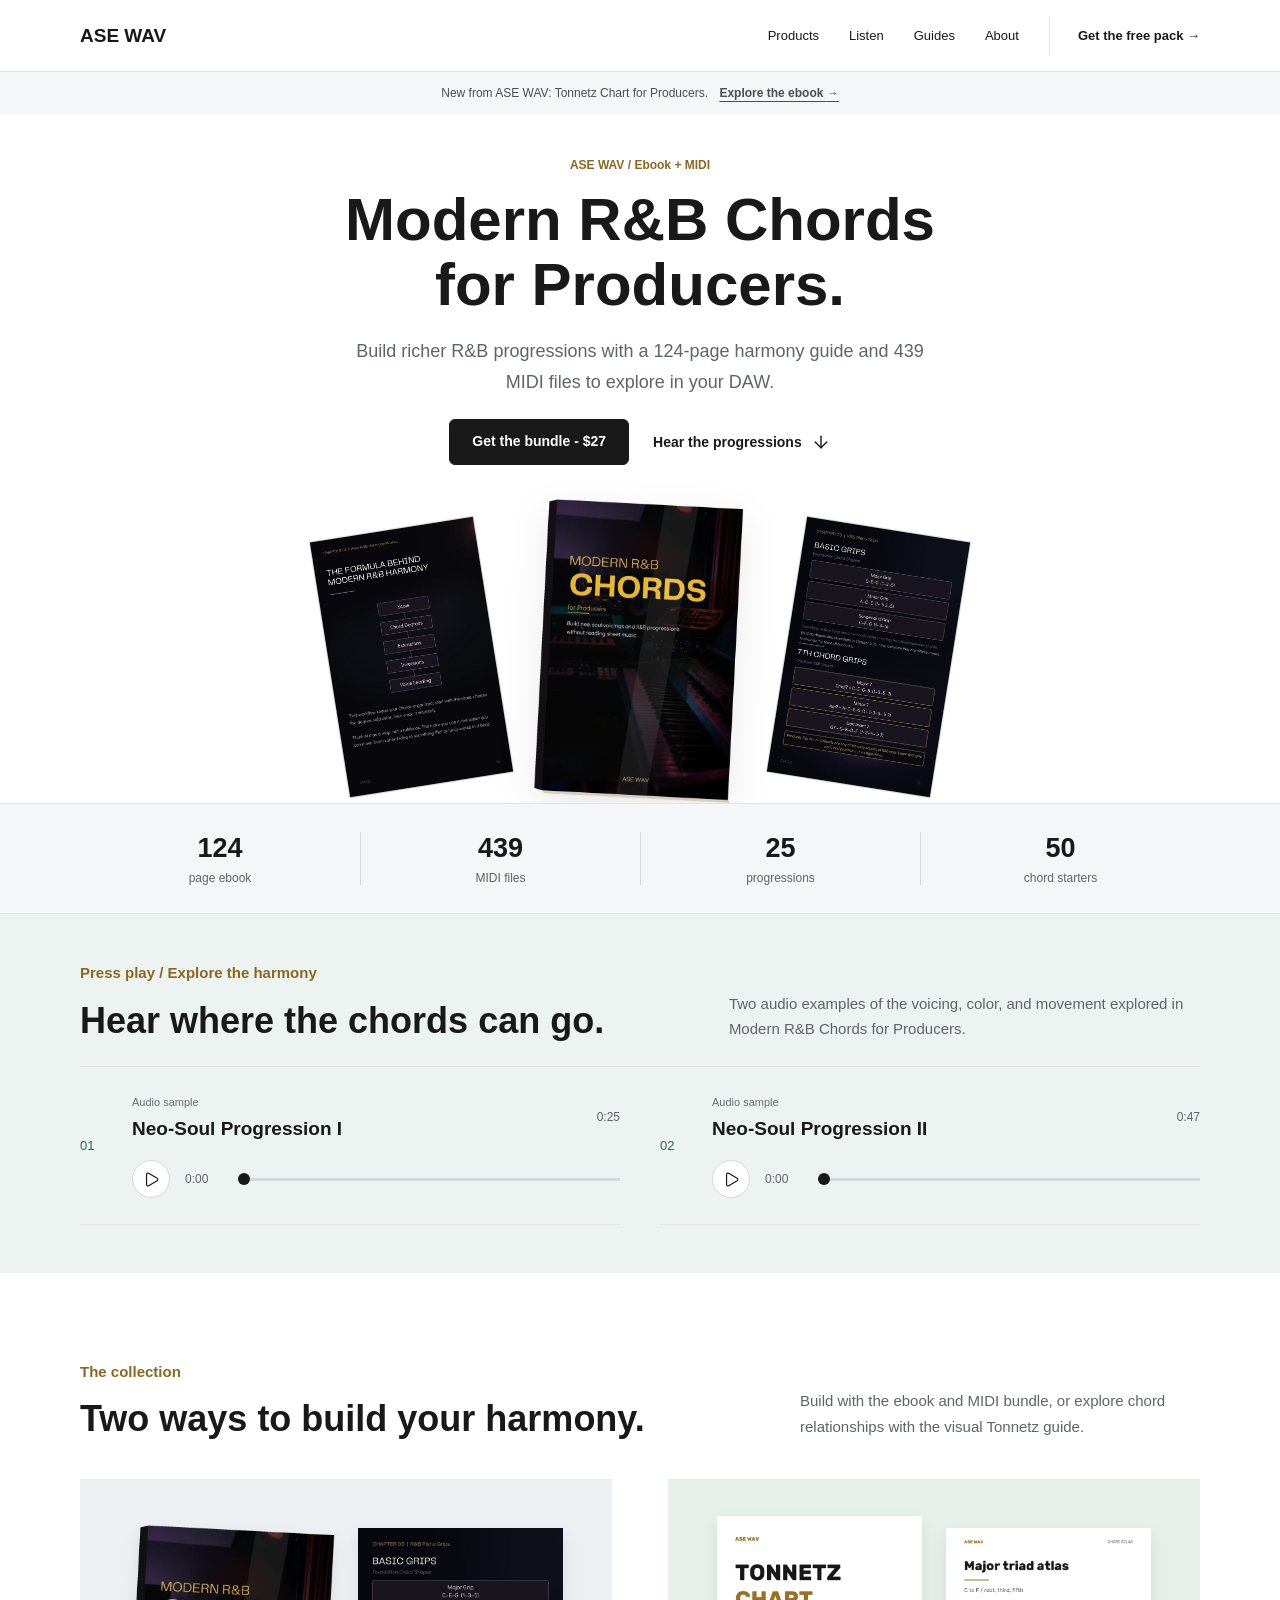
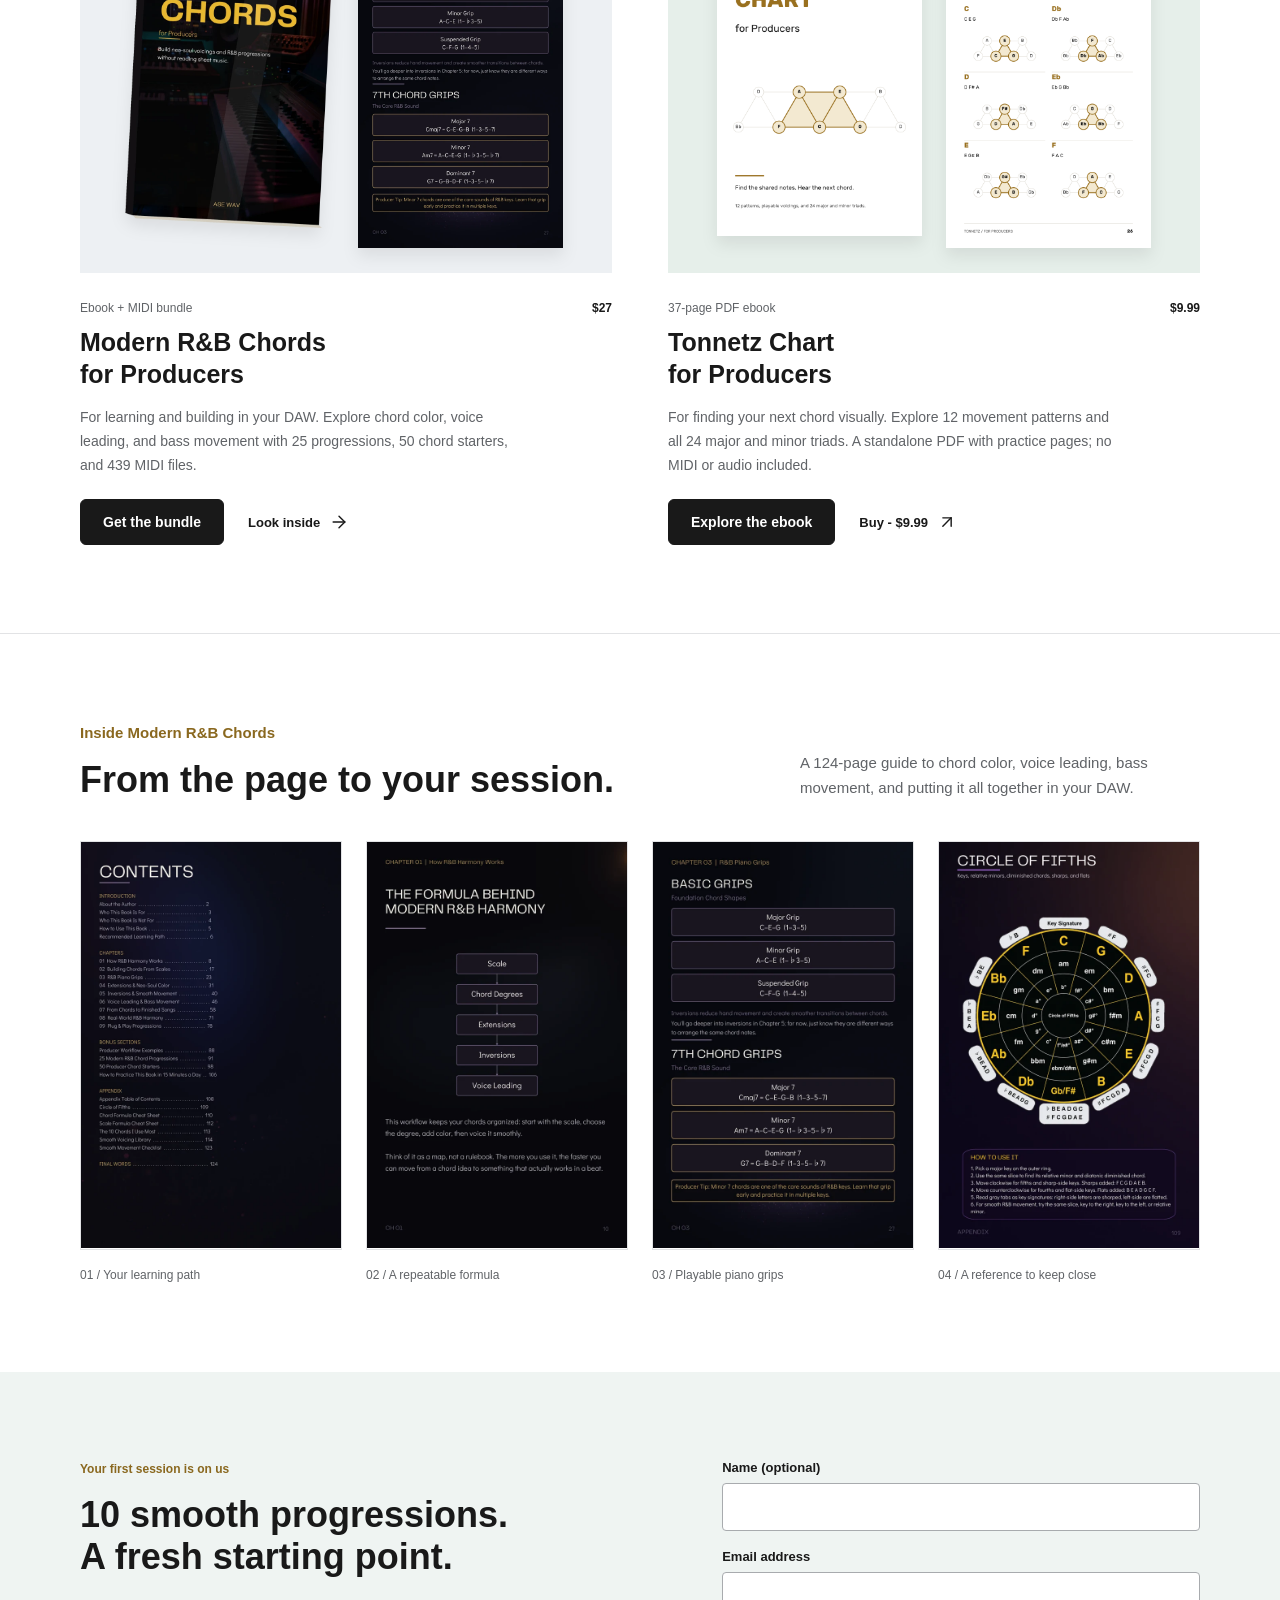
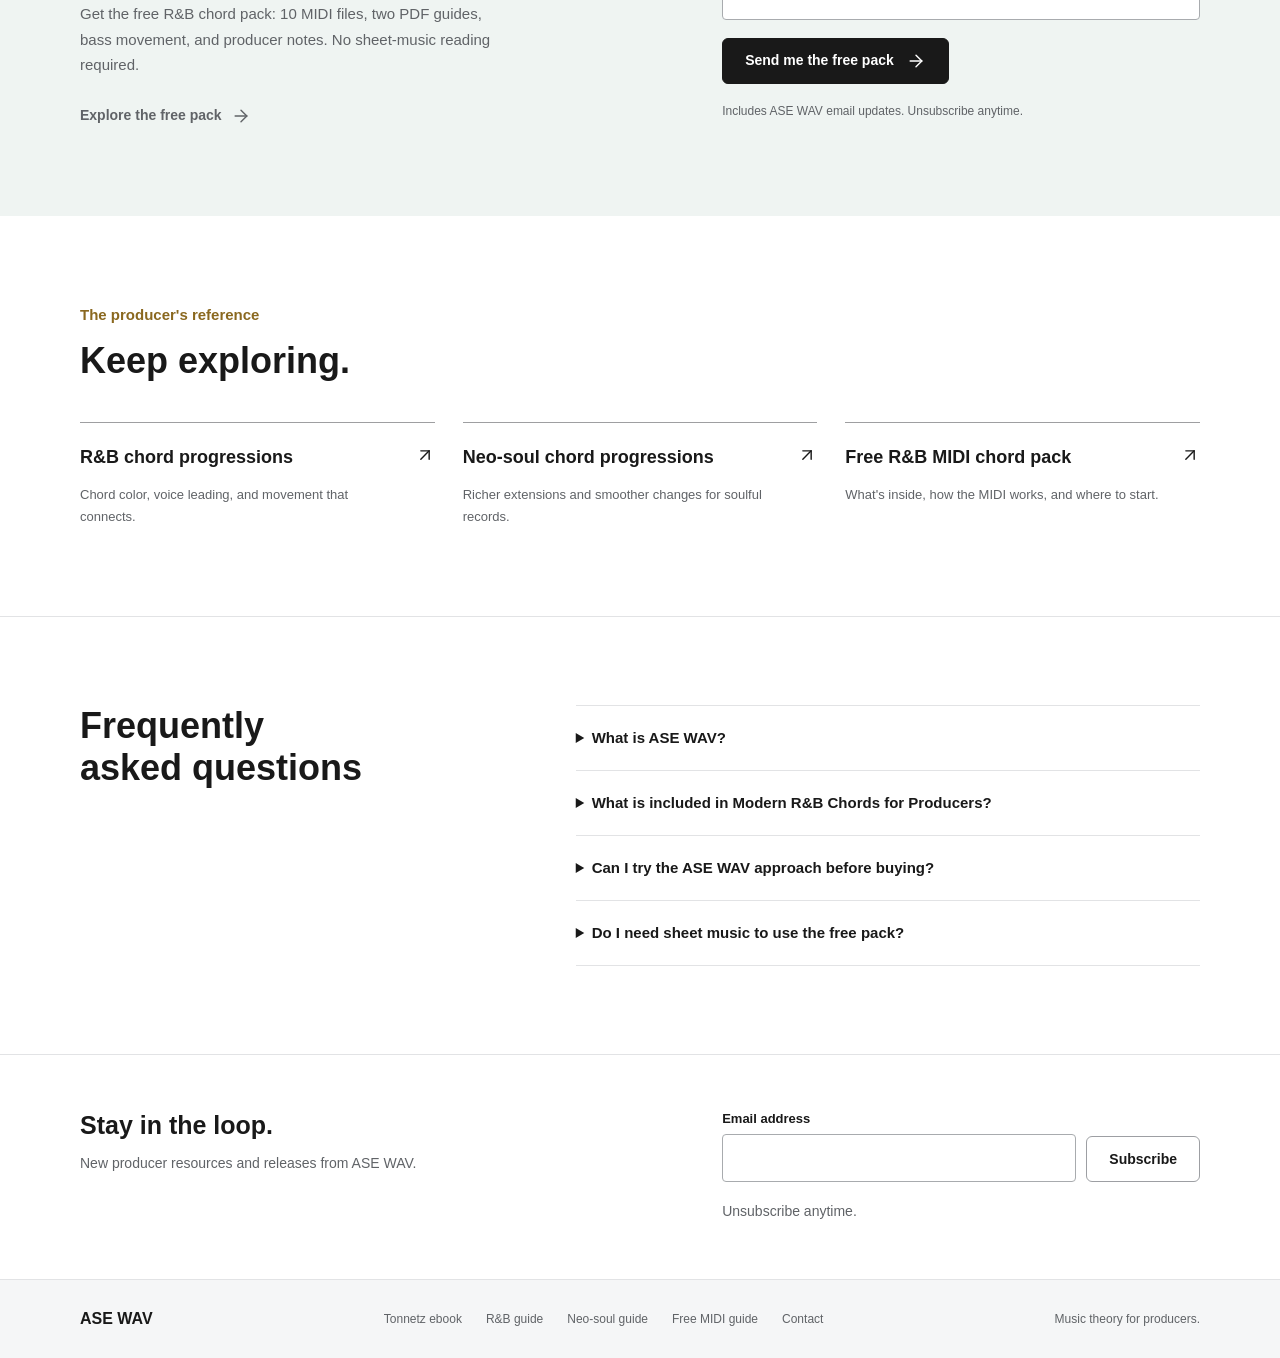
==== index.html @ 254e3964 "Clarify FAQ heading and add inspectable product page spreads" ====
<!doctype html>
<html lang="en">
  <head>
    <meta charset="utf-8">
    <meta name="viewport" content="width=device-width, initial-scale=1">
    <title>ASE WAV | Modern R&amp;B Chords for Producers + MIDI</title>
    <meta
      name="description"
      content="Official ASE WAV site for Modern R&B Chords for Producers, a 124-page harmony guide and 439-file MIDI pack for smoother R&B, neo-soul, trap soul, and gospel-inspired production."
    >
    <meta name="robots" content="index, follow">
    <link rel="canonical" href="https://asewav.com/">
    <meta property="og:title" content="ASE WAV | Modern R&B Chords for Producers + MIDI">
    <meta
      property="og:description"
      content="Official ASE WAV site for a 124-page producer handbook and 439-file MIDI pack covering smoother voicings, bass movement, 25 progressions, and 50 chord starters."
    >
    <meta property="og:type" content="website">
    <meta property="og:url" content="https://asewav.com/">
    <meta property="og:image" content="https://asewav.com/assets/book-cover.jpg">
    <meta property="og:image:width" content="768">
    <meta property="og:image:height" content="1200">
    <meta property="og:image:alt" content="Modern R&B Chords for Producers book cover from ASE WAV">
    <meta name="twitter:card" content="summary_large_image">
    <meta name="twitter:title" content="ASE WAV | Modern R&B Chords for Producers + MIDI">
    <meta
      name="twitter:description"
      content="Official ASE WAV site for a 124-page producer handbook and 439-file MIDI pack for smoother R&B voicings, progressions, and drag-and-drop inspiration."
    >
    <meta name="twitter:image" content="https://asewav.com/assets/book-cover.jpg">
    <link rel="preconnect" href="https://assets.mlcdn.com">
    <link rel="preconnect" href="https://groot.mailerlite.com">
    <link rel="stylesheet" href="/styles.css?v=20260916-1">
    <link rel="stylesheet" href="/home-refinement.css?v=20260918-1">

    <script src="/scripts.js?v=20260916-1" defer></script>
    <script type="application/ld+json">
      {
        "@context": "https://schema.org",
        "@graph": [
          {
            "@type": "Organization",
            "@id": "https://asewav.com/#organization",
            "name": "ASE WAV",
            "alternateName": [
              "AseWav",
              "Ase Wav"
            ],
            "url": "https://asewav.com/",
            "description": "ASE WAV creates practical R&B harmony resources, MIDI packs, and chord guides for producers.",
            "logo": "https://asewav.com/assets/asewav-logo.png",
            "email": "hello@asewav.com"
          },
          {
            "@type": "WebSite",
            "@id": "https://asewav.com/#website",
            "url": "https://asewav.com/",
            "name": "ASE WAV",
            "alternateName": "AseWav",
            "description": "The official ASE WAV website for R&B producer resources, MIDI packs, and chord guides.",
            "inLanguage": "en",
            "publisher": {
              "@id": "https://asewav.com/#organization"
            }
          },
          {
            "@type": "WebPage",
            "@id": "https://asewav.com/#webpage",
            "url": "https://asewav.com/",
            "name": "ASE WAV | Modern R&B Chords for Producers + MIDI",
            "description": "Official ASE WAV site for Modern R&B Chords for Producers, a 124-page harmony guide and 439-file MIDI pack for smoother R&B, neo-soul, trap soul, and gospel-inspired production.",
            "dateModified": "2026-09-16",
            "isPartOf": {
              "@id": "https://asewav.com/#website"
            },
            "about": [
              {
                "@id": "https://asewav.com/#organization"
              },
              {
                "@id": "https://asewav.com/#modern-rnb-chords"
              }
            ],
            "mainEntity": {
              "@id": "https://asewav.com/#modern-rnb-chords"
            },
            "primaryImageOfPage": "https://asewav.com/assets/book-cover.jpg"
          },
          {
            "@type": "Product",
            "@id": "https://asewav.com/#modern-rnb-chords",
            "name": "Modern R&B Chords for Producers",
            "description": "A 124-page practical harmony guide and 439-file MIDI pack for R&B, neo-soul, trap soul, and gospel-inspired production.",
            "brand": {
              "@id": "https://asewav.com/#organization"
            },
            "category": "Music production ebook and MIDI pack",
            "image": "https://asewav.com/assets/book-cover.jpg",
            "url": "https://shop.asewav.com/b/modern-rnb-chords-for-producers",
            "offers": {
              "@type": "Offer",
              "url": "https://shop.asewav.com/b/modern-rnb-chords-for-producers",
              "price": "27",
              "priceCurrency": "USD",
              "availability": "https://schema.org/InStock"
            }
          },
          {
            "@type": "FAQPage",
            "@id": "https://asewav.com/#faq",
            "mainEntity": [
              {
                "@type": "Question",
                "name": "What is ASE WAV?",
                "acceptedAnswer": {
                  "@type": "Answer",
                  "text": "ASE WAV is the official site for producer-focused R&B harmony resources, MIDI packs, and chord guides, including Modern R&B Chords for Producers and the free 10 Smooth R&B Progressions + MIDI pack."
                }
              },
              {
                "@type": "Question",
                "name": "What is included in Modern R&B Chords for Producers?",
                "acceptedAnswer": {
                  "@type": "Answer",
                  "text": "The full bundle includes a 124-page guide, 439 MIDI files, 25 R&B progressions, and 50 chord starters."
                }
              },
              {
                "@type": "Question",
                "name": "Can I try the ASE WAV approach before buying?",
                "acceptedAnswer": {
                  "@type": "Answer",
                  "text": "Yes. The free pack includes 10 Smooth R&B Progressions + MIDI, two PDF guides, bass movement, and producer notes."
                }
              },
              {
                "@type": "Question",
                "name": "Do I need sheet music to use the free pack?",
                "acceptedAnswer": {
                  "@type": "Answer",
                  "text": "No. The free pack is built for producers and includes MIDI files plus practical PDF guidance."
                }
              }
            ]
          }
        ]
      }
    </script>
  </head>
  <body>
    <a class="skip-link" href="#top">Skip to content</a>
    <header class="site-header" aria-label="Site header">
      <a class="brand-mark" href="/" aria-label="ASE WAV home">ASE WAV</a>
      <button class="nav-toggle" type="button" aria-label="Open navigation" aria-expanded="false" aria-controls="site-navigation" title="Menu">
        <svg class="icon menu-icon" aria-hidden="true"><use href="/assets/icons.svg#menu"/></svg>
        <svg class="icon close-icon" aria-hidden="true"><use href="/assets/icons.svg#x"/></svg>
      </button>
      <nav id="site-navigation" class="site-nav" aria-label="Main navigation">
        <a href="/#book">Products</a>
        <a href="/#listen">Listen</a>
        <a href="/#guides">Guides</a>
        <a href="/about/">About</a>
        <a class="nav-cta" href="/free/">Get the free pack <span aria-hidden="true">&#8594;</span></a>
      </nav>
    </header>
    <p class="announcement">New from ASE WAV: Tonnetz Chart for Producers. <a href="/tonnetz-chart-for-producers/">Explore the ebook <span aria-hidden="true">&#8594;</span></a></p>
    <main id="top">
      <section class="home-hero" aria-labelledby="hero-title">
        <div class="hero-copy">
          <p class="eyebrow">ASE WAV / Ebook + MIDI</p>
          <h1 id="hero-title">Modern R&amp;B Chords<span>for Producers.</span></h1>
          <p class="hero-lede">Build richer R&amp;B progressions with a 124-page harmony guide and 439 MIDI files to explore in your DAW.</p>
          <div class="hero-actions">
            <a class="button" href="https://shop.asewav.com/b/modern-rnb-chords-for-producers">Get the bundle - $27</a>
            <a class="text-link" href="#listen">Hear the progressions <svg class="icon" aria-hidden="true"><use href="/assets/icons.svg#arrow-down"/></svg></a>
          </div>
        </div>
        <div class="product-stage" aria-label="Modern R&B Chords ebook and actual sample pages">
          <img class="stage-page-left" src="/assets/previews/sample-formula.webp" width="640" height="1000" alt="Sample page: the modern R&amp;B harmony formula">
          <img class="stage-cover" src="/assets/previews/book-cutout-v2.webp" alt="Modern R&amp;B Chords for Producers ebook cover" fetchpriority="high" width="628" height="900">
          <img class="stage-page-right" src="/assets/previews/sample-piano-grips.webp" width="640" height="1000" alt="Sample page: playable piano grips">
        </div>
      </section>
      <section class="facts-band" aria-label="Modern R&B bundle contents">
        <div><strong>124</strong><span>page ebook</span></div>
        <div><strong>439</strong><span>MIDI files</span></div>
        <div><strong>25</strong><span>progressions</span></div>
        <div><strong>50</strong><span>chord starters</span></div>
      </section>
      <section id="listen" class="section soft-section" aria-labelledby="listen-title">
        <div class="listen-heading">
          <div><p class="eyebrow">Press play / Explore the harmony</p><h2 id="listen-title">Hear where the chords can go.</h2></div>
          <p>Two audio examples of the voicing, color, and movement explored in Modern R&amp;B Chords for Producers.</p>
        </div>
        <div class="player-list">
          <article class="audio-player" data-player>
            <div class="track-number" aria-hidden="true">01</div>
            <div class="track-main">
              <div class="track-copy">
                <div>
                  <p class="track-label">Audio sample</p>
                  <h3>Neo-Soul Progression I</h3>
                </div>
                <span class="track-duration" data-duration>0:25</span>
              </div>
              <div class="waveform" data-waveform aria-hidden="true"></div>
              <div class="player-controls">
                <button class="play-button" type="button" data-play aria-label="Play Neo-Soul Progression I">
                  <svg class="icon play-icon" aria-hidden="true"><use href="/assets/icons.svg#play"/></svg><svg class="icon pause-icon" aria-hidden="true"><use href="/assets/icons.svg#pause"/></svg>
                </button>
                <span class="time-readout" data-current>0:00</span>
                <input class="seek-control" data-seek type="range" min="0" max="1000" value="0" aria-label="Seek Neo-Soul Progression I">
              </div>
            </div>
            <audio preload="metadata">
              <source src="/assets/audio/sample-1-neo-soul.wav" type="audio/wav">
            </audio>
          </article>

          <article class="audio-player" data-player>
            <div class="track-number" aria-hidden="true">02</div>
            <div class="track-main">
              <div class="track-copy">
                <div>
                  <p class="track-label">Audio sample</p>
                  <h3>Neo-Soul Progression II</h3>
                </div>
                <span class="track-duration" data-duration>0:47</span>
              </div>
              <div class="waveform" data-waveform aria-hidden="true"></div>
              <div class="player-controls">
                <button class="play-button" type="button" data-play aria-label="Play Neo-Soul Progression II">
                  <svg class="icon play-icon" aria-hidden="true"><use href="/assets/icons.svg#play"/></svg><svg class="icon pause-icon" aria-hidden="true"><use href="/assets/icons.svg#pause"/></svg>
                </button>
                <span class="time-readout" data-current>0:00</span>
                <input class="seek-control" data-seek type="range" min="0" max="1000" value="0" aria-label="Seek Neo-Soul Progression II">
              </div>
            </div>
            <audio preload="metadata">
              <source src="/assets/audio/sample-2-neo-soul.wav" type="audio/wav">
            </audio>
          </article>
        </div>
      </section>
      <section id="book" class="section" aria-labelledby="products-title">
        <div class="section-heading">
          <div><p class="eyebrow">The collection</p><h2 id="products-title">Two ways to build your harmony.</h2></div>
          <p>Build with the ebook and MIDI bundle, or explore chord relationships with the visual Tonnetz guide.</p>
        </div>
        <div class="products-grid">
          <article id="buy" class="product-item">
            <a class="product-art product-art-spread" href="/assets/sample-piano-grips.png" data-preview aria-label="Preview the piano grips page from Modern R&B Chords for Producers">
              <img src="/assets/previews/book-cutout-v2.webp" alt="Modern R&amp;B Chords for Producers ebook cover" loading="lazy" width="628" height="900">
              <img class="product-page" src="/assets/previews/sample-piano-grips.webp" alt="Inside the ebook: basic and seventh chord piano grips" loading="lazy" width="640" height="1000">
            </a>
            <div class="product-meta"><span>Ebook + MIDI bundle</span><span>$27</span></div>
            <h3>Modern R&amp;B Chords<br>for Producers</h3>
            <p>For learning and building in your DAW. Explore chord color, voice leading, and bass movement with 25 progressions, 50 chord starters, and 439 MIDI files.</p>
            <div class="product-links">
              <a class="button" href="https://shop.asewav.com/b/modern-rnb-chords-for-producers">Get the bundle</a>
              <a class="text-link" href="#inside">Look inside <svg class="icon" aria-hidden="true"><use href="/assets/icons.svg#arrow-right"/></svg></a>
            </div>
          </article>
          <article id="tonnetz" class="product-item">
            <a class="product-art product-art-spread" href="/assets/tonnetz/triad-atlas.png" data-preview aria-label="Preview the Tonnetz triad atlas page">
              <img src="/assets/tonnetz/cover.png" width="1280" height="2000" alt="ASE WAV Tonnetz Chart for Producers ebook cover" loading="lazy">
              <img class="product-page" src="/assets/tonnetz/triad-atlas.png" alt="Inside the Tonnetz ebook: triad atlas reference page" loading="lazy">
            </a>
            <div class="product-meta"><span>37-page PDF ebook</span><span>$9.99</span></div>
            <h3>Tonnetz Chart<br>for Producers</h3>
            <p>For finding your next chord visually. Explore 12 movement patterns and all 24 major and minor triads. A standalone PDF with practice pages; no MIDI or audio included.</p>
            <div class="product-links">
              <a class="button" href="/tonnetz-chart-for-producers/">Explore the ebook</a>
              <a class="text-link" href="https://shop.asewav.com/buy?cart_links%5B0%5D=xvIMk&amp;qty%5BxvIMk%5D=1&amp;s=1&amp;cart_links%5B%5D=xvIMk">Buy - $9.99 <svg class="icon" aria-hidden="true"><use href="/assets/icons.svg#arrow-up-right"/></svg></a>
            </div>
          </article>
        </div>
      </section>
      <section id="inside" class="section" aria-labelledby="inside-title">
        <div class="section-heading">
          <div><p class="eyebrow">Inside Modern R&amp;B Chords</p><h2 id="inside-title">From the page to your session.</h2></div>
          <p>A 124-page guide to chord color, voice leading, bass movement, and putting it all together in your DAW.</p>
        </div>
        <div class="sample-page-grid">
          <figure><a class="page-preview-link" href="/assets/sample-contents.png" data-preview><img src="/assets/previews/sample-contents.webp" alt="Contents page from Modern R&amp;B Chords for Producers" loading="lazy" width="640" height="1000"></a><figcaption>01 / Your learning path</figcaption></figure>
          <figure><a class="page-preview-link" href="/assets/sample-formula.png" data-preview><img src="/assets/previews/sample-formula.webp" alt="The formula behind modern R&amp;B harmony" loading="lazy" width="640" height="1000"></a><figcaption>02 / A repeatable formula</figcaption></figure>
          <figure><a class="page-preview-link" href="/assets/sample-piano-grips.png" data-preview><img src="/assets/previews/sample-piano-grips.webp" alt="Basic and seventh chord piano grips" loading="lazy" width="640" height="1000"></a><figcaption>03 / Playable piano grips</figcaption></figure>
          <figure><a class="page-preview-link" href="/assets/sample-circle-of-fifths.png" data-preview><img src="/assets/previews/sample-circle-of-fifths.webp" alt="Circle of Fifths producer reference page" loading="lazy" width="640" height="1000"></a><figcaption>04 / A reference to keep close</figcaption></figure>
        </div>
      </section>
      <section id="sample" class="section sample-section" aria-labelledby="sample-title">
        <div class="sample-copy">
          <p class="eyebrow">Your first session is on us</p>
          <h2 id="sample-title">10 smooth progressions.<br>A fresh starting point.</h2>
          <p>Get the free R&amp;B chord pack: 10 MIDI files, two PDF guides, bass movement, and producer notes. No sheet-music reading required.</p>
          <p><a class="text-link" href="/free/">Explore the free pack <svg class="icon" aria-hidden="true"><use href="/assets/icons.svg#arrow-right"/></svg></a></p>
        </div>
        <form class="signup-form" action="https://assets.mailerlite.com/jsonp/2494362/forms/192314599900448052/subscribe" method="post" target="_blank">
          <input type="hidden" name="ml-submit" value="1">
          <input type="hidden" name="anticsrf" value="true">
          <input type="hidden" name="fields[source]" value="free-pack">
          <label>Name (optional)<input type="text" name="fields[name]" autocomplete="given-name"></label>
          <label>Email address<input type="email" name="fields[email]" autocomplete="email" required></label>
          <button class="button" type="submit">Send me the free pack <svg class="icon" aria-hidden="true"><use href="/assets/icons.svg#arrow-right"/></svg></button>
          <p class="privacy-note">Includes ASE WAV email updates. Unsubscribe anytime.</p>
        </form>
      </section>
      <section id="guides" class="section" aria-labelledby="guides-title">
        <div class="section-heading"><div><p class="eyebrow">The producer's reference</p><h2 id="guides-title">Keep exploring.</h2></div></div>
        <div class="guide-link-grid">
          <a href="/rnb-chord-progressions/"><div><h3>R&amp;B chord progressions</h3><p>Chord color, voice leading, and movement that connects.</p></div><svg class="icon" aria-hidden="true"><use href="/assets/icons.svg#arrow-up-right"/></svg></a>
          <a href="/neo-soul-chord-progressions/"><div><h3>Neo-soul chord progressions</h3><p>Richer extensions and smoother changes for soulful records.</p></div><svg class="icon" aria-hidden="true"><use href="/assets/icons.svg#arrow-up-right"/></svg></a>
          <a href="/free-rnb-midi-chord-pack/"><div><h3>Free R&amp;B MIDI chord pack</h3><p>What's inside, how the MIDI works, and where to start.</p></div><svg class="icon" aria-hidden="true"><use href="/assets/icons.svg#arrow-up-right"/></svg></a>
        </div>
      </section>
      <section id="faq" class="section faq-section" aria-labelledby="faq-title">
        <div><h2 id="faq-title">Frequently asked questions</h2></div>
        <div class="faq-list">
<details><summary>What is ASE WAV?</summary><p>ASE WAV is the official site for producer-focused R&amp;B harmony resources, MIDI packs, and chord guides, including Modern R&amp;B Chords for Producers and the free 10 Smooth R&amp;B Progressions + MIDI pack.</p></details>
<details><summary>What is included in Modern R&amp;B Chords for Producers?</summary><p>The full bundle includes a 124-page guide, 439 MIDI files, 25 R&amp;B progressions, and 50 chord starters.</p></details>
<details><summary>Can I try the ASE WAV approach before buying?</summary><p>Yes. The free pack includes 10 Smooth R&amp;B Progressions + MIDI, two PDF guides, bass movement, and producer notes.</p></details>
<details><summary>Do I need sheet music to use the free pack?</summary><p>No. The free pack is built for producers and includes MIDI files plus practical PDF guidance.</p></details>
</div>
      </section>
      <section id="updates" class="section updates-section" aria-labelledby="updates-title">
        <div><h2 id="updates-title">Stay in the loop.</h2><p>New producer resources and releases from ASE WAV.</p></div>
        <form class="signup-form" action="https://assets.mailerlite.com/jsonp/2494362/forms/192314900700202888/subscribe" method="post" target="_blank">
          <input type="hidden" name="ml-submit" value="1">
          <input type="hidden" name="anticsrf" value="true">
          <input type="hidden" name="fields[source]" value="general-updates">
          <div class="signup-inline"><label>Email address<input type="email" name="fields[email]" autocomplete="email" required></label><button class="button button-secondary" type="submit">Subscribe</button></div>
          <p class="privacy-note">Unsubscribe anytime.</p>
        </form>
      </section>
    </main>
    <footer id="about" class="site-footer">
      <a class="footer-brand" href="/">ASE WAV</a>
      <nav aria-label="Footer navigation">
        <a href="/tonnetz-chart-for-producers/">Tonnetz ebook</a>
        <a href="/rnb-chord-progressions/">R&amp;B guide</a>
        <a href="/neo-soul-chord-progressions/">Neo-soul guide</a>
        <a href="/free-rnb-midi-chord-pack/">Free MIDI guide</a>
        <a href="mailto:hello@asewav.com">Contact</a>
      </nav>
      <span>Music theory for producers.</span>
    </footer>
  </body>
</html>
---- styles.css ----
:root {
  color-scheme: light;
  --ink: #191919;
  --muted: #606367;
  --dim: #6b6d71;
  --line: #e2e3e5;
  --gold: #8a681f;
  --gold-soft: #b89543;
  --paper: #ffffff;
  --paper-soft: #f5f6f7;
  --paper-ink: var(--ink);
  --paper-muted: var(--muted);
  --paper-line: var(--line);
  --page-x: max(24px, calc((100% - 1120px) / 2));
  font-family: -apple-system, BlinkMacSystemFont, "Segoe UI", sans-serif;
  font-synthesis: none;
  letter-spacing: 0;
}
* { box-sizing: border-box; }
html { scroll-behavior: smooth; }
body { margin: 0; background: var(--paper); color: var(--ink); }
section[id], main[id], [id="signup"] { scroll-margin-top: 88px; }
img { display: block; max-width: 100%; height: auto; }
a { color: inherit; text-underline-offset: 4px; }
button, input { font: inherit; }
button, a, input, summary { -webkit-tap-highlight-color: transparent; }
button { cursor: pointer; }
:focus-visible { outline: 3px solid #8a681f; outline-offset: 5px; }
h1, h2, h3, p, figure { margin: 0; }
h1 { font-size: 56px; line-height: 1.08; font-weight: 650; text-wrap: balance; }
h2 { font-size: 36px; line-height: 1.16; font-weight: 650; text-wrap: balance; }
h3 { font-size: 18px; line-height: 1.4; font-weight: 600; }
p { color: var(--muted); line-height: 1.7; font-size: 16px; }
p + p { margin-top: 14px; }
.icon { width: 20px; height: 20px; fill: none; stroke: currentColor; stroke-width: 1.7; stroke-linecap: round; stroke-linejoin: round; flex: none; }
.sr-only { position: absolute; width: 1px; height: 1px; overflow: hidden; clip-path: inset(50%); white-space: nowrap; }
.skip-link { position: fixed; top: -100px; left: 16px; z-index: 40; background: #fff; padding: 12px 18px; }
.skip-link:focus { top: 12px; }
.site-header { position: sticky; top: 0; z-index: 20; height: 72px; padding: 0 var(--page-x); display: flex; align-items: center; justify-content: space-between; gap: 24px; background: #fffffffa; border-bottom: 1px solid var(--line); }
.brand-mark { display: inline-flex; align-items: center; gap: 10px; font-size: 19px; font-weight: 800; text-decoration: none; white-space: nowrap; }
.brand-mark img { width: 120px; height: 32px; object-fit: contain; }
.site-nav { display: flex; align-items: center; gap: 30px; font-size: 13px; }
.site-nav a { text-decoration: none; padding-block: 12px; }
.site-nav a:hover, .site-nav a[aria-current] { color: var(--gold); }
.site-nav .nav-cta { border-left: 1px solid var(--line); padding-left: 28px; font-weight: 600; }
.nav-toggle { display: none; align-items: center; justify-content: center; width: 44px; height: 44px; border: 0; background: transparent; color: var(--ink); }
.nav-toggle .close-icon { display: none; }
.nav-toggle[aria-expanded="true"] .close-icon { display: block; }
.nav-toggle[aria-expanded="true"] .menu-icon { display: none; }
.announcement { padding: 11px 24px; text-align: center; background: var(--paper-soft); font-size: 12px; color: #4c4d50; }
.announcement a { margin-left: 8px; font-weight: 600; }
.eyebrow, .section-index, .form-kicker, .contrast-label { color: var(--gold); font-size: 12px; line-height: 1.5; font-weight: 600; margin-bottom: 16px; }
.button, .submit-button, .outline-button { display: inline-flex; align-items: center; justify-content: center; gap: 12px; min-height: 46px; padding: 12px 22px; border-radius: 6px; border: 1px solid var(--ink); background: var(--ink); color: #fff; font-size: 14px; line-height: 1.4; font-weight: 550; text-align: center; text-decoration: none; transition: background 160ms; }
.button:hover, .submit-button:hover { background: #373737; }
.button-secondary, .outline-button { background: transparent; color: var(--ink); border-color: #9d9fa3; }
.button-secondary:hover, .outline-button:hover { background: #eceef0; }
.text-link { display: inline-flex; align-items: center; gap: 9px; font-size: 14px; font-weight: 550; text-decoration: none; }
.text-link:hover { text-decoration: underline; }
.hero-actions { display: flex; align-items: center; flex-wrap: wrap; gap: 24px; margin-top: 25px; }
.hero-lede { font-size: 18px; margin-top: 24px; max-width: 640px; }
.hero-note { font-size: 14px; margin-top: 16px; }
.home-hero { position: relative; isolation: isolate; text-align: center; padding: 42px 24px 0; overflow: hidden; }
.home-hero .hero-copy { position: relative; z-index: 2; }
.home-hero .eyebrow { margin-bottom: 14px; }
.home-hero h1 { font-size: 60px; max-width: 850px; margin-inline: auto; }
.home-hero h1 span { display: block; }
.home-hero .hero-lede { max-width: 570px; margin: 18px auto 0; font-size: 18px; }
.home-hero .hero-actions { justify-content: center; margin-top: 22px; }
.product-stage { position: relative; width: min(100%, 760px); height: 306px; margin: 32px auto 0; }
.product-stage img { position: absolute; height: 260px; width: auto; max-width: 38%; object-fit: contain; bottom: 0; }
.product-stage .stage-cover { height: 304px; left: 50%; transform: translateX(-50%); z-index: 2; filter: drop-shadow(0 12px 18px #00000016); }
.product-stage .stage-page-left { left: 9%; bottom: 16px; transform: rotate(-9deg); border: 1px solid #d9dadc; }
.product-stage .stage-page-right { right: 9%; bottom: 16px; transform: rotate(9deg); border: 1px solid #d9dadc; }
.facts-band, .proof-strip, .count-strip { display: grid; grid-template-columns: repeat(4,minmax(0,1fr)); padding: 28px var(--page-x); border-block: 1px solid var(--line); background: var(--paper-soft); text-align: center; }
.facts-band div + div, .proof-strip div + div, .count-strip div + div { border-left: 1px solid #d9dadd; }
.facts-band strong, .proof-strip strong, .count-strip strong { display: block; font-size: 27px; font-weight: 600; line-height: 1.2; }
.facts-band span, .proof-strip span, .count-strip span { display: block; font-size: 12px; color: var(--muted); margin-top: 6px; }
.section { padding: 88px var(--page-x); }
.section-heading { display: flex; align-items: end; justify-content: space-between; gap: 32px; margin-bottom: 40px; }
.section-heading p { max-width: 400px; font-size: 15px; }
.section-heading .eyebrow { margin-bottom: 14px; }
.soft-section { background: var(--paper-soft); }
.products-grid { display: grid; grid-template-columns: repeat(2,minmax(0,1fr)); gap: 56px; }
.product-item { min-width: 0; }
.product-art { display: flex; align-items: center; justify-content: center; height: 340px; background: #f4f5f6; margin-bottom: 28px; }
.product-art img { height: 280px; width: auto; object-fit: contain; filter: drop-shadow(0 10px 10px #0000000d); }
.product-item:nth-child(2) .product-art { background: #f0f4f2; }
.product-item:nth-child(2) .product-art img { height: 254px; border: 1px solid #dedfdd; }
.product-item h3 { font-size: 25px; line-height: 1.25; }
.product-meta { display: flex; justify-content: space-between; gap: 16px; margin-bottom: 12px; font-size: 12px; color: var(--muted); }
.product-meta span:last-child { color: var(--ink); font-weight: 600; }
.product-item > p { font-size: 14px; margin-top: 16px; max-width: 450px; }
.product-links { display: flex; align-items: center; flex-wrap: wrap; gap: 24px; margin-top: 22px; }
.product-links .text-link { font-size: 13px; }
.listen-heading { display: grid; grid-template-columns: 1fr 0.8fr; align-items: end; gap: 60px; margin-bottom: 30px; }
.listen-heading p { font-size: 15px; }
.player-list, .proof-players { border-top: 1px solid var(--line); }
.audio-player { display: grid; grid-template-columns: 38px minmax(0,1fr); gap: 22px; align-items: center; padding: 26px 0; border-bottom: 1px solid var(--line); }
.track-main { min-width: 0; }
.track-number { color: var(--gold); font-size: 13px; }
.track-copy { display: flex; justify-content: space-between; align-items: center; gap: 16px; }
.track-copy h3 { font-size: 19px; }
.track-label { font-size: 11px; color: var(--dim); margin-bottom: 4px; }
.track-duration, .time-readout { font-size: 12px; color: var(--muted); font-variant-numeric: tabular-nums; }
.waveform { display: none; }
.player-controls { display: grid; grid-template-columns: 38px 38px minmax(0,1fr); align-items: center; gap: 15px; margin-top: 18px; }
.play-button { width: 38px; height: 38px; padding: 0; border-radius: 50%; border: 1px solid #d5d7d9; display: grid; place-items: center; color: var(--ink); background: #fff; }
.play-button:hover { background: #e9ebee; }
.play-button .icon { width: 17px; height: 17px; }
.pause-icon, .is-playing .play-icon { display: none; }
.is-playing .pause-icon { display: block; }
.seek-control { --progress: 0%; appearance: none; height: 3px; margin: 0; width: 100%; background: linear-gradient(90deg,var(--gold) 0 var(--progress),#d6d8db var(--progress) 100%); cursor: pointer; }
.seek-control::-webkit-slider-thumb { appearance: none; background: var(--ink); border: 0; border-radius: 50%; width: 12px; height: 12px; }
.seek-control::-moz-range-thumb { background: var(--ink); border: 0; border-radius: 50%; width: 12px; height: 12px; }
.audio-error { color: #9e3131; font-size: 12px; margin-top: 10px; }
.sample-page-grid { display: grid; grid-template-columns: repeat(4,minmax(0,1fr)); gap: 24px; }
.sample-page-grid figure { min-width: 0; }
.sample-page-grid a { display: block; }
.sample-page-grid img { width: 100%; aspect-ratio: 16/25; object-fit: contain; border: 1px solid var(--line); background: #fff; }
.sample-page-grid figcaption { font-size: 12px; line-height: 1.5; color: var(--muted); margin-top: 16px; }
.page-preview-link { cursor: zoom-in; }
.image-dialog { padding: 0; border: 1px solid var(--line); border-radius: 6px; max-width: min(90vw,800px); max-height: 90dvh; background: #fff; }
.image-dialog::backdrop { background: #0009; }
.image-dialog > img { max-height: 82dvh; max-width: 100%; object-fit: contain; margin: auto; }
.dialog-header { display: flex; justify-content: space-between; align-items: center; gap: 12px; padding: 12px 16px; font-size: 13px; }
.dialog-header button { display: grid; place-items: center; width: 40px; height: 40px; background: transparent; border: 0; }
.sample-section, .updates-section { display: grid; grid-template-columns: 1fr 0.85fr; gap: 80px; align-items: start; }
.sample-section { background: #eff4f2; }
.sample-copy > p:not(.eyebrow) { max-width: 420px; margin-top: 24px; font-size: 15px; }
.signup-form { display: grid; gap: 18px; margin-top: 0; }
.signup-form label { display: grid; gap: 8px; font-size: 13px; font-weight: 550; }
.signup-form input:not([type="hidden"]) { background: #fff; color: var(--ink); border: 1px solid #a8abae; border-radius: 4px; min-height: 48px; width: 100%; padding: 12px; font-size: 16px; }
.signup-form .button { justify-self: start; }
.form-note, .privacy-note { color: var(--muted); font-size: 12px; line-height: 1.6; }
.signup-form .privacy-note { margin-top: 0; }
.signup-inline { display: grid; grid-template-columns: minmax(0,1fr) auto; gap: 10px; }
.signup-inline .button { align-self: end; }
.guide-link-grid { display: grid; grid-template-columns: repeat(3,minmax(0,1fr)); gap: 28px; }
.guide-link-grid a { display: grid; grid-template-columns: 1fr auto; align-items: start; gap: 20px; border-top: 1px solid #9e9fa1; padding-top: 22px; text-decoration: none; }
.guide-link-grid a:hover h3 { text-decoration: underline; text-underline-offset: 5px; }
.guide-link-grid p { font-size: 13px; margin-top: 14px; }
.faq-section { display: grid; grid-template-columns: 0.65fr 1fr; gap: 90px; border-top: 1px solid var(--line); }
.faq-list { border-bottom: 1px solid var(--line); }
.faq-list details { border-top: 1px solid var(--line); padding: 20px 0; }
.faq-list summary { cursor: pointer; font-size: 15px; font-weight: 550; line-height: 1.6; }
.faq-list details p { padding: 14px 0 0; font-size: 14px; }
.faq-item { padding: 24px 0; border-top: 1px solid var(--line); }
.faq-item h3 { font-size: 16px; }
.faq-item p { margin-top: 12px; font-size: 14px; }
.updates-section { border-top: 1px solid var(--line); padding-block: 56px; }
.updates-section h2 { font-size: 25px; }
.updates-section p { font-size: 14px; margin-top: 12px; }
.site-footer { display: flex; flex-wrap: wrap; justify-content: space-between; align-items: center; gap: 22px; padding: 30px var(--page-x); background: var(--paper-soft); border-top: 1px solid var(--line); color: var(--muted); font-size: 12px; }
.site-footer .footer-brand { font-size: 16px; font-weight: 750; color: var(--ink); text-decoration: none; }
.site-footer nav { display: flex; gap: 24px; flex-wrap: wrap; }
.site-footer a { text-decoration: none; }
.site-footer a:hover { text-decoration: underline; }
/* Existing indexed guides retain their structure and content. */
.hero:not(.home-hero) { padding: 64px var(--page-x); display: grid; grid-template-columns: 1.1fr 0.8fr; gap: 72px; align-items: center; }
.hero-copy, .hero > div, .section > div { min-width: 0; }
.hero:not(.home-hero) h1 { font-size: 48px; }
.hero h1 span { color: inherit; }
.about-panel, .guide-summary, .guide-cta-panel { padding: 0 0 0 32px; border-left: 1px solid var(--line); display: grid; gap: 18px; }
.about-panel strong, .guide-cta-panel strong { font-size: 27px; line-height: 1.25; font-weight: 600; }
.guide-summary h2 { font-size: 25px; }
.guide-summary ul { padding-left: 20px; margin: 0; display: grid; gap: 10px; color: var(--muted); font-size: 14px; line-height: 1.7; }
.guide-section, .before-after-section, .resource-section, .brand-section, .split-section { display: grid; grid-template-columns: 0.64fr 1fr; gap: 72px; border-top: 1px solid var(--line); }
.guide-section-alt, .brand-section, .before-after-section { background: var(--paper-soft); }
.guide-section h2, .resource-section h2, .before-after-section h2, .brand-section h2 { font-size: 30px; }
.guide-main { display: grid; gap: 20px; }
.guide-main p, .resource-card p, .brand-copy p { font-size: 15px; }
.lesson-grid, .progression-grid, .contrast-grid, .feature-grid { display: grid; grid-template-columns: repeat(2,minmax(0,1fr)); gap: 18px; }
.lesson-grid article, .progression-card, .contrast-card, .feature-grid article { padding: 24px; border: 1px solid var(--line); border-radius: 6px; background: #fff; min-width: 0; }
.lesson-grid h3, .progression-card h3, .contrast-card h3 { font-size: 19px; overflow-wrap: anywhere; }
.lesson-grid p, .progression-card p, .contrast-card p, .feature-grid p { font-size: 14px; margin-top: 10px; }
.progression-card > span { display: block; color: var(--gold); font-size: 12px; margin-bottom: 14px; }
.guide-steps, .workflow-list { list-style: none; padding: 0; margin: 0; }
.guide-steps li, .workflow-list li { display: grid; grid-template-columns: 30px minmax(0,1fr); gap: 22px; padding: 24px 0; border-top: 1px solid var(--line); }
.guide-steps span, .workflow-list span { color: var(--gold); font-size: 13px; }
.guide-steps h3, .workflow-list h3 { margin-bottom: 8px; }
.resource-grid { display: grid; gap: 28px; }
.resource-card { padding-bottom: 28px; border-bottom: 1px solid var(--line); }
.resource-card p, .brand-copy p { margin-top: 14px; }
.resource-card .button, .brand-copy .button { margin-top: 20px; }
.buy-section { display: flex; align-items: center; justify-content: space-between; gap: 40px; background: var(--paper-soft); }
.buy-section > div:first-child { max-width: 640px; }
.buy-section p { margin-top: 20px; }
.purchase-action { display: grid; gap: 12px; justify-items: start; }
.purchase-action strong { font-size: 36px; }
.purchase-action span { font-size: 12px; color: var(--muted); }
.free-hero { padding: 60px var(--page-x) 56px; text-align: center; }
.free-hero h1 { max-width: 760px; margin-inline: auto; }
.free-hero .hero-lede { margin: 22px auto 0; max-width: 610px; }
.free-hero .hero-actions { justify-content: center; }
.free-intro-preview { width: 180px; margin: 30px auto 0; border: 1px solid var(--line); }
.free-signup { display: grid; grid-template-columns: 0.9fr 1fr; align-items: center; gap: 100px; background: #eff4f2; }
.free-signup > img { width: min(100%,280px); justify-self: center; border: 1px solid #d7d9d8; }
.free-signup h2 { font-size: 30px; }
.free-signup .signup-form { margin-top: 26px; }
.free-signup .form-heading > p:last-child { margin-top: 18px; font-size: 14px; }
.free-signup .form-control-row { display: grid; gap: 14px; }
.free-signup .submit-button { width: 100%; }
.free-contents { display: grid; grid-template-columns: 0.65fr 1fr; gap: 72px; }
.contents-list { display: grid; }
.content-row { padding: 24px 0; border-top: 1px solid var(--line); }
.content-row p { font-size: 14px; margin-top: 10px; }
.free-workflow { background: var(--paper-soft); display: grid; grid-template-columns: 0.65fr 1fr; gap: 72px; }
.free-upgrade { display: grid; grid-template-columns: 0.65fr 1fr; gap: 72px; }
.free-upgrade p { margin-bottom: 24px; }
@media (max-width: 900px) {
  .site-nav { gap: 22px; }
  .home-hero h1 { font-size: 48px; }
  .products-grid { gap: 30px; }
  .sample-section, .updates-section, .free-signup { gap: 42px; }
  .hero:not(.home-hero), .guide-section, .before-after-section, .resource-section, .brand-section, .split-section { gap: 36px; grid-template-columns: 1fr; }
  .hero:not(.home-hero) h1 { font-size: 42px; max-width: 740px; }
  .about-panel, .guide-summary, .guide-cta-panel { padding: 24px 0 0; border-left: 0; border-top: 1px solid var(--line); }
  .sample-page-grid { gap: 16px; }
  .faq-section { gap: 40px; grid-template-columns: 0.6fr 1fr; }
}
@media (max-width: 640px) {
  :root { --page-x: 24px; }
  h1 { font-size: 36px; }
  h2 { font-size: 29px; }
  h3 { font-size: 17px; }
  .site-header { height: auto; min-height: 60px; flex-wrap: wrap; gap: 0; padding-block: 8px; }
  .brand-mark { font-size: 18px; }
  .site-nav { width: 100%; gap: 8px 18px; flex-wrap: wrap; font-size: 12px; padding-bottom: 8px; }
  .site-nav .nav-cta { padding-left: 0; border-left: 0; }
  .js .nav-toggle { display: flex; }
  .js .site-nav { display: none; padding: 14px 0 16px; }
  .js .site-nav.is-open { display: flex; }
  .announcement { font-size: 11px; padding: 9px 22px; }
  .home-hero { padding: 30px 22px 0; }
  .home-hero h1 { font-size: 36px; }
  .home-hero .eyebrow { font-size: 11px; margin-bottom: 12px; }
  .home-hero .hero-lede { font-size: 15px; line-height: 1.6; max-width: 340px; margin-top: 14px; }
  .hero-actions { gap: 18px; }
  .home-hero .hero-actions { margin-top: 18px; }
  .button { min-height: 44px; padding: 11px 17px; font-size: 13px; }
  .product-stage { height: 206px; max-width: 390px; margin-top: 26px; }
  .product-stage img { height: 160px; }
  .product-stage .stage-cover { height: 204px; max-width: 46%; }
  .product-stage .stage-page-left { left: 3%; bottom: 10px; }
  .product-stage .stage-page-right { right: 3%; bottom: 10px; }
  .facts-band, .proof-strip, .count-strip { padding: 22px 14px; }
  .facts-band strong, .proof-strip strong, .count-strip strong { font-size: 23px; }
  .facts-band span, .proof-strip span, .count-strip span { font-size: 10px; padding-inline: 3px; line-height: 1.5; }
  .section { padding-block: 54px; }
  .section-heading { display: block; margin-bottom: 28px; }
  .section-heading > p { margin-top: 18px; }
  .products-grid { grid-template-columns: 1fr; gap: 44px; }
  .product-art { height: 290px; margin-bottom: 22px; }
  .product-art img { height: 244px; }
  .product-item:nth-child(2) .product-art img { height: 222px; }
  .product-item h3 { font-size: 24px; }
  .listen-heading { grid-template-columns: 1fr; gap: 18px; }
  .audio-player { gap: 10px; grid-template-columns: 24px minmax(0,1fr); }
  .track-copy h3 { font-size: 15px; }
  .track-copy { gap: 8px; }
  .player-controls { gap: 12px; }
  .sample-page-grid { grid-template-columns: repeat(2,minmax(0,1fr)); gap: 24px 16px; }
  .sample-page-grid figcaption { font-size: 11px; margin-top: 12px; }
  .sample-section, .updates-section, .faq-section, .free-signup, .free-contents, .free-workflow, .free-upgrade { grid-template-columns: 1fr; gap: 30px; }
  .sample-copy > p:not(.eyebrow) { margin-top: 18px; }
  .guide-link-grid { grid-template-columns: 1fr; gap: 28px; }
  .guide-link-grid a { padding-top: 20px; }
  .guide-link-grid p { margin-top: 8px; }
  .site-footer { align-items: start; flex-direction: column; gap: 22px; }
  .site-footer nav { gap: 16px 24px; }
  .hero:not(.home-hero) { padding-block: 42px; }
  .hero:not(.home-hero) h1 { font-size: 34px; }
  .hero-lede { font-size: 16px; margin-top: 20px; }
  .guide-section h2, .resource-section h2, .before-after-section h2, .brand-section h2 { font-size: 28px; }
  .lesson-grid, .progression-grid, .contrast-grid, .feature-grid { grid-template-columns: 1fr; }
  .buy-section { align-items: start; flex-direction: column; }
  .free-hero { padding: 42px 24px; }
  .free-hero h1 { font-size: 36px; }
  .free-signup > img { width: 190px; }
}
@media (max-width: 360px) {
  :root { --page-x: 18px; }
  .announcement { display: none; }
  .home-hero { padding-top: 24px; }
  .home-hero h1 { font-size: 30px; }
  .home-hero .hero-lede { font-size: 14px; }
  .product-stage { height: 164px; margin-top: 24px; }
  .product-stage .stage-cover { height: 164px; }
  .product-stage img { height: 128px; }
  .signup-inline { grid-template-columns: 1fr; }
  .signup-inline .button { justify-self: stretch; }
}
@media (min-width: 641px) and (max-height: 850px) {
  .home-hero { padding-top: 28px; }
  .home-hero h1 { font-size: 48px; }
  .product-stage { height: 220px; margin-top: 24px; }
  .product-stage img { height: 180px; }
  .product-stage .stage-cover { height: 218px; }
}
@media (min-width: 361px) and (max-width: 640px) and (max-height: 740px) {
  .home-hero { padding-top: 24px; }
  .home-hero h1 { font-size: 32px; }
  .home-hero .hero-lede { font-size: 14px; }
  .product-stage { height: 172px; }
  .product-stage img { height: 136px; }
  .product-stage .stage-cover { height: 172px; }
}

@media (prefers-reduced-motion: reduce) {
  html { scroll-behavior: auto; }
  *, *::before, *::after { transition: none !important; }
}
---- home-refinement.css ----
/* Homepage-only preview; shared guide and product styles stay unchanged. */
#listen { background: #edf3f1; padding-block: 48px; }
#listen .listen-heading { margin-bottom: 24px; }
#listen .player-list { display: grid; grid-template-columns: repeat(2,minmax(0,1fr)); gap: 40px; }
#listen h2 { max-width: 540px; }
#listen .audio-player { gap: 14px; }
#listen .track-number { color: #346453; }
#book .product-art-spread { height: auto; aspect-ratio: 1.35; padding: 28px 20px; gap: 18px; overflow: hidden; background: #edf0f3; }
#book .product-art-spread img { width: 43%; height: 100%; max-height: 320px; object-fit: contain; filter: drop-shadow(0 8px 8px #00000014); transition: transform 180ms ease; }
#book .product-art-spread .product-page { transform: translateY(12px); }
#book .product-art-spread:hover .product-page { transform: translateY(4px); }
#book .product-item:nth-child(2) .product-art { background: #e6efea; }
#book .product-item:nth-child(2) .product-art img { height: 100%; border: 0; }
#inside { border-top: 1px solid var(--line); }
#inside .sample-page-grid { gap: 24px; }
@media (max-width: 700px) {
  #listen { padding-block: 40px; }
  #listen .player-list { grid-template-columns: 1fr; gap: 0; }
  #listen h2 { font-size: 30px; }
  #book .product-art-spread { padding: 22px 16px; gap: 12px; }
}
@media (prefers-reduced-motion: reduce) {
  #book .product-art-spread img { transition: none; }
}
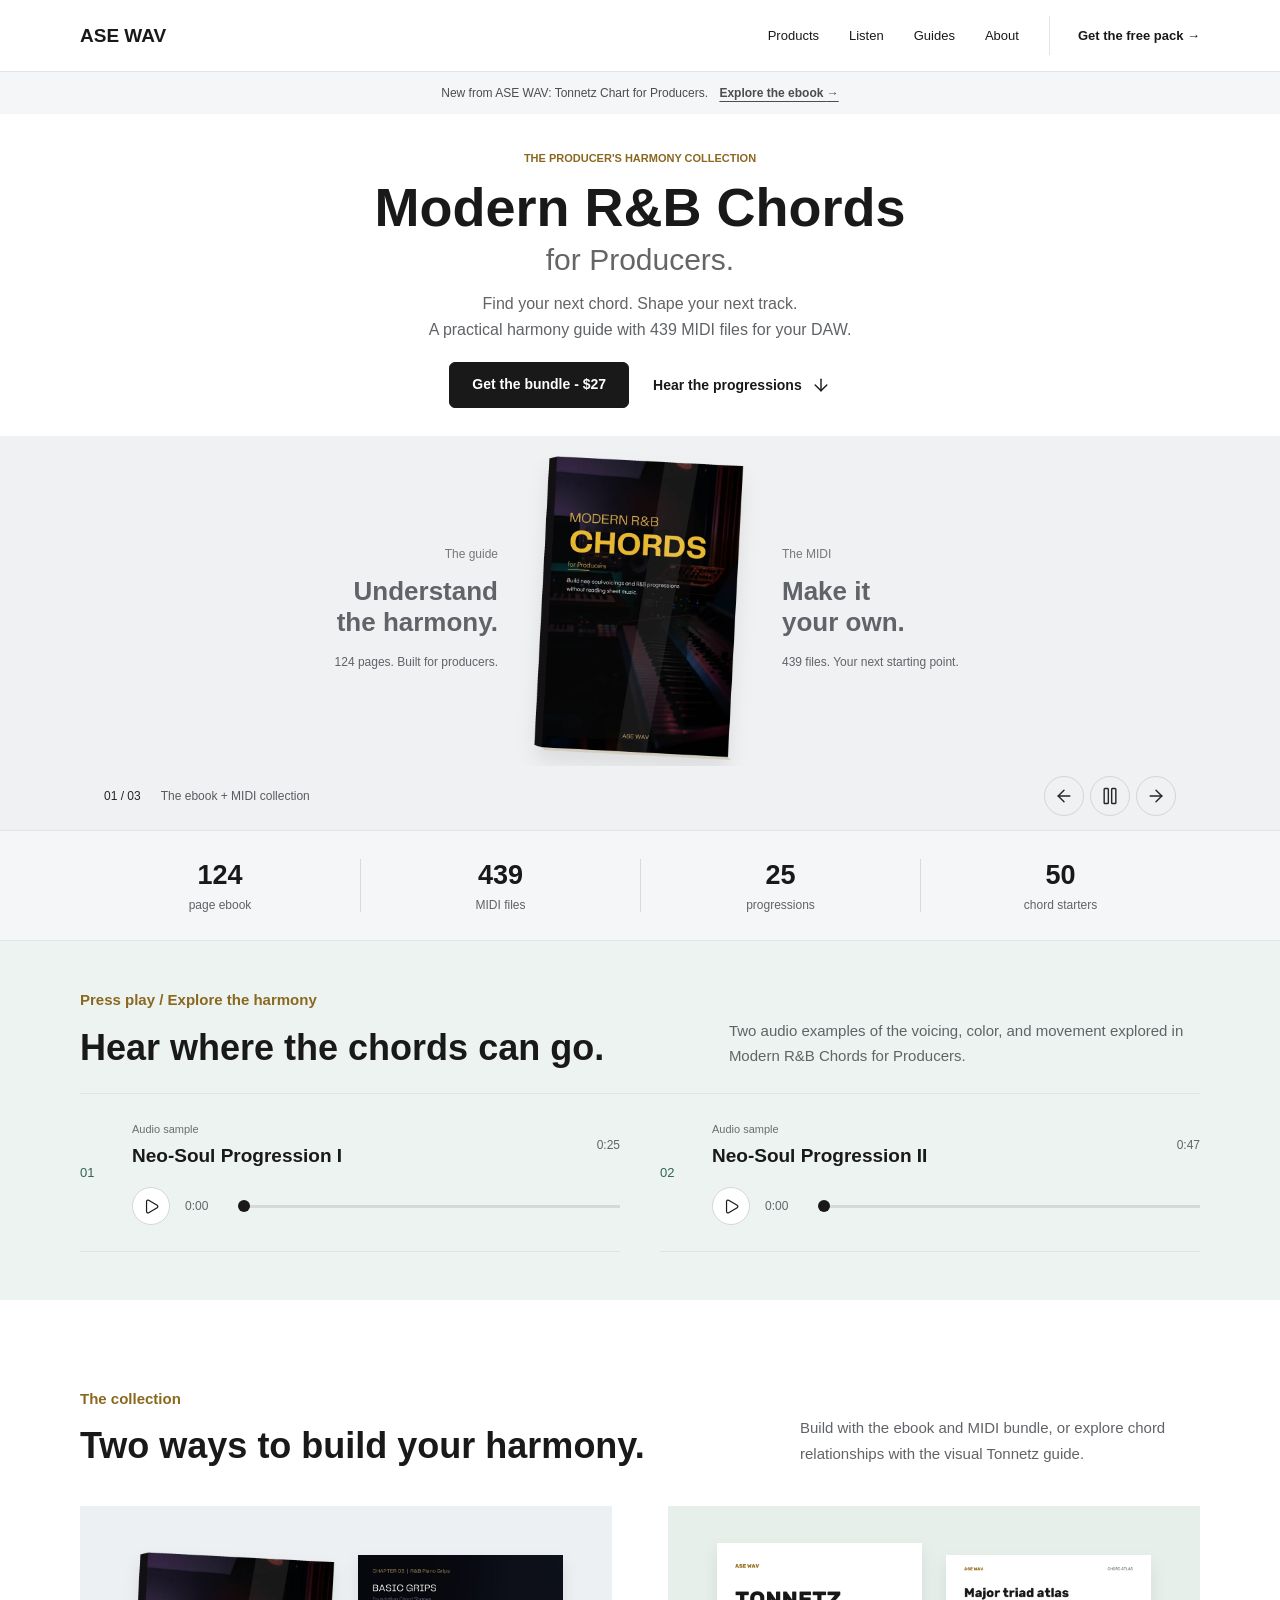
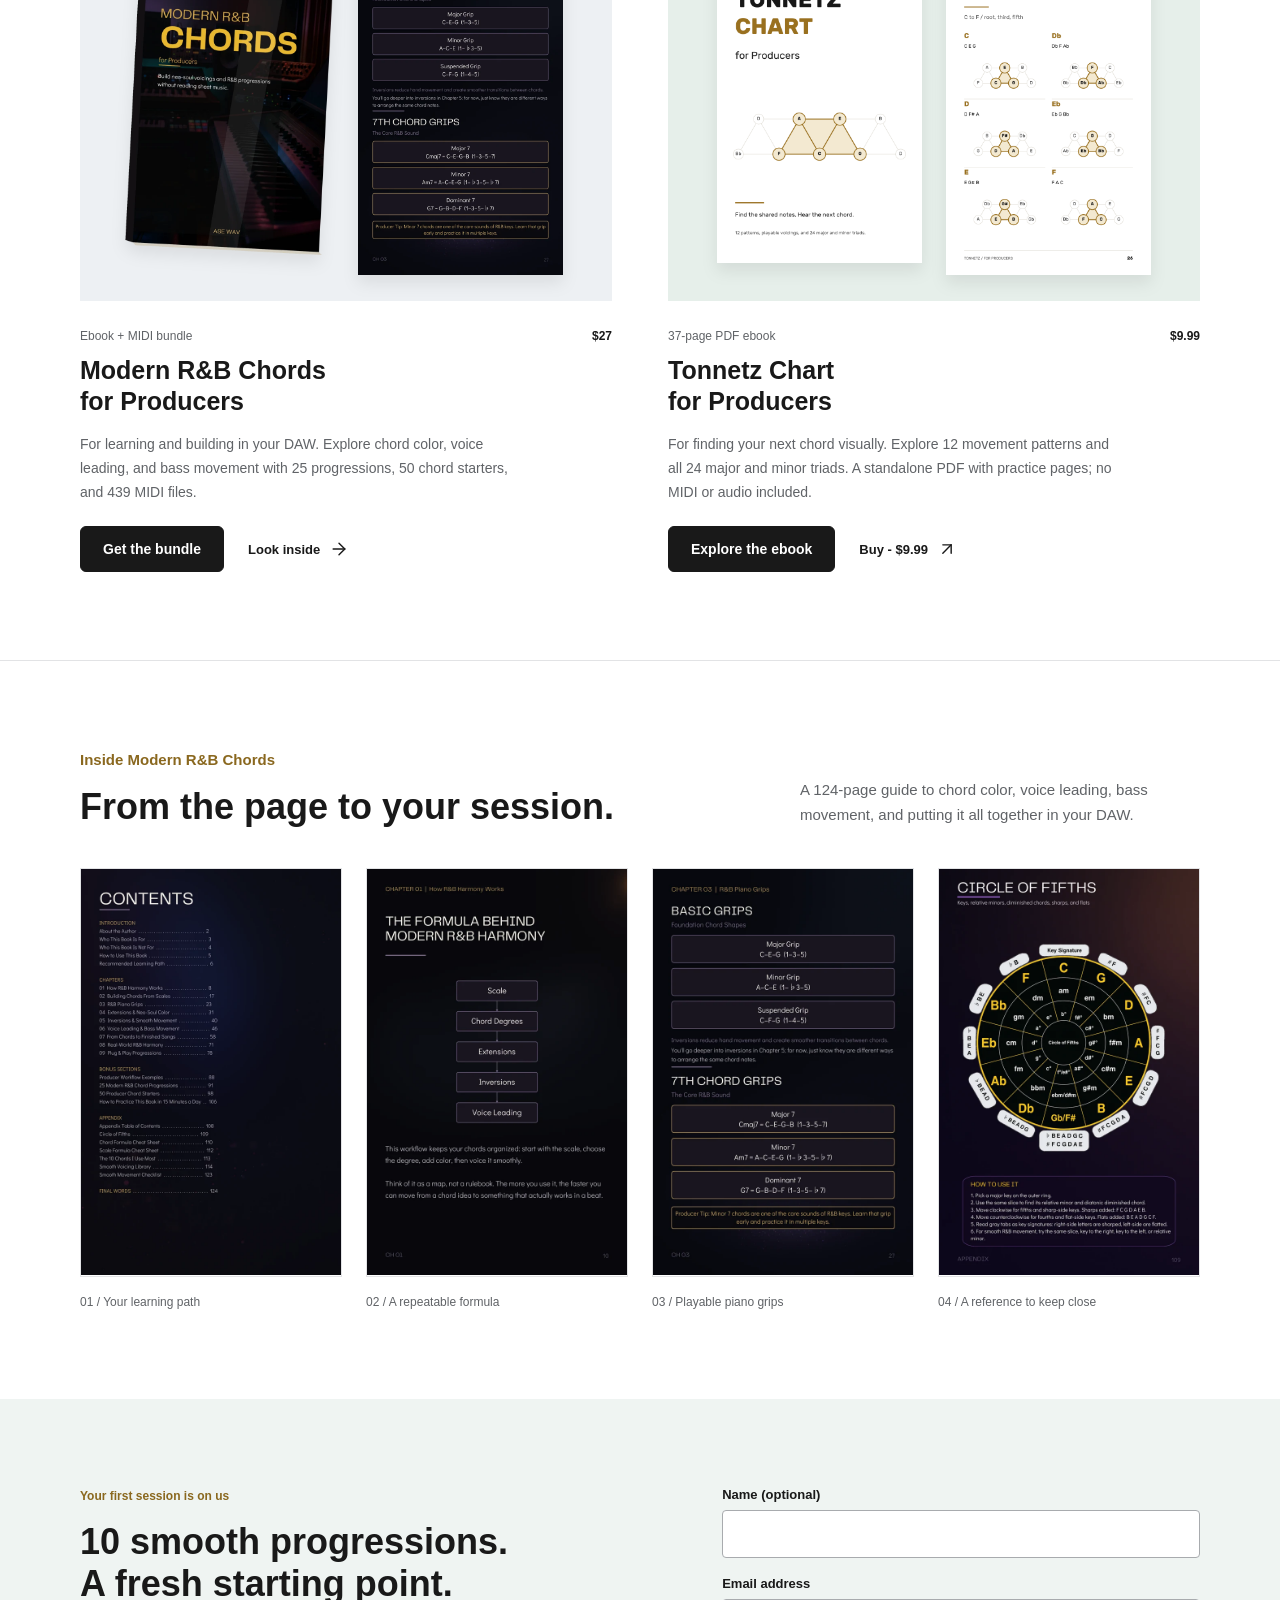
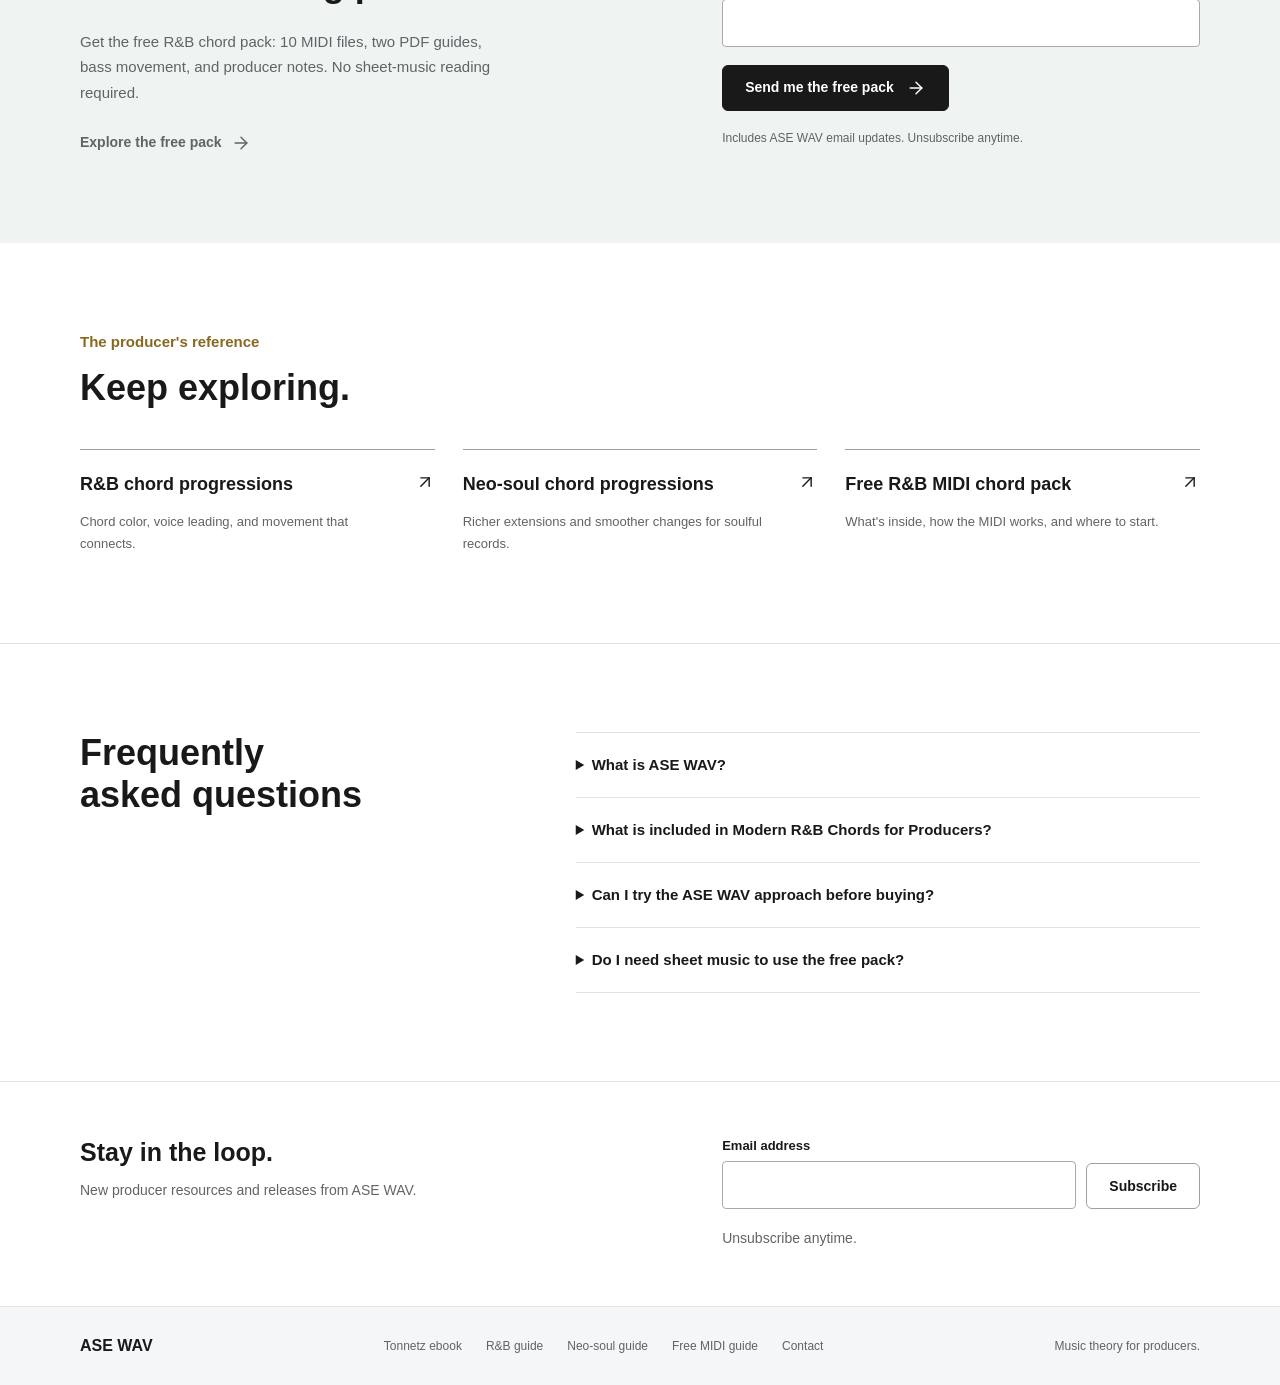
==== commit 30495684: "Refine homepage hero with sliding product gallery" ====
--- a/index.html
+++ b/index.html
@@ -31,7 +31,8 @@
     <link rel="preconnect" href="https://assets.mlcdn.com">
     <link rel="preconnect" href="https://groot.mailerlite.com">
     <link rel="stylesheet" href="/styles.css?v=20260916-1">
-    <link rel="stylesheet" href="/home-refinement.css?v=20260918-1">
+    <link rel="stylesheet" href="/home-refinement.css?v=20260919-1">
+    <script src="/home-gallery.js?v=20260919-1" defer></script>
 
     <script src="/scripts.js?v=20260916-1" defer></script>
     <script type="application/ld+json">
@@ -167,18 +168,41 @@
     <main id="top">
       <section class="home-hero" aria-labelledby="hero-title">
         <div class="hero-copy">
-          <p class="eyebrow">ASE WAV / Ebook + MIDI</p>
+          <p class="eyebrow">THE PRODUCER'S HARMONY COLLECTION</p>
           <h1 id="hero-title">Modern R&amp;B Chords<span>for Producers.</span></h1>
-          <p class="hero-lede">Build richer R&amp;B progressions with a 124-page harmony guide and 439 MIDI files to explore in your DAW.</p>
+          <p class="hero-lede">Find your next chord. Shape your next track.<br>A practical harmony guide with 439 MIDI files for your DAW.</p>
           <div class="hero-actions">
             <a class="button" href="https://shop.asewav.com/b/modern-rnb-chords-for-producers">Get the bundle - $27</a>
             <a class="text-link" href="#listen">Hear the progressions <svg class="icon" aria-hidden="true"><use href="/assets/icons.svg#arrow-down"/></svg></a>
           </div>
         </div>
-        <div class="product-stage" aria-label="Modern R&B Chords ebook and actual sample pages">
-          <img class="stage-page-left" src="/assets/previews/sample-formula.webp" width="640" height="1000" alt="Sample page: the modern R&amp;B harmony formula">
-          <img class="stage-cover" src="/assets/previews/book-cutout-v2.webp" alt="Modern R&amp;B Chords for Producers ebook cover" fetchpriority="high" width="628" height="900">
-          <img class="stage-page-right" src="/assets/previews/sample-piano-grips.webp" width="640" height="1000" alt="Sample page: playable piano grips">
+        <div class="hero-gallery" role="region" aria-roledescription="carousel" aria-label="Inside Modern R&amp;B Chords" data-gallery>
+          <div class="gallery-window">
+            <div class="gallery-track">
+              <div class="gallery-slide gallery-cover" role="group" aria-roledescription="slide" aria-label="1 of 3: The ebook and MIDI bundle">
+                <p class="gallery-note"><span>The guide</span><strong>Understand<br>the harmony.</strong><small>124 pages. Built for producers.</small></p>
+                <img src="/assets/previews/book-cutout-v2.webp" alt="Modern R&amp;B Chords for Producers ebook cover" fetchpriority="high" width="628" height="900">
+                <p class="gallery-note"><span>The MIDI</span><strong>Make it<br>your own.</strong><small>439 files. Your next starting point.</small></p>
+              </div>
+              <div class="gallery-slide gallery-spread" role="group" aria-roledescription="slide" aria-label="2 of 3: Harmony and piano grips" aria-hidden="true" inert>
+                <a href="/assets/sample-formula.png" data-preview aria-label="Enlarge the harmony formula sample"><img src="/assets/previews/sample-formula.webp" width="640" height="1000" alt="The modern R&amp;B harmony formula sample page"></a>
+                <a href="/assets/sample-piano-grips.png" data-preview aria-label="Enlarge the piano grips sample"><img src="/assets/previews/sample-piano-grips.webp" width="640" height="1000" alt="Playable piano grips sample page"></a>
+              </div>
+              <div class="gallery-slide gallery-spread" role="group" aria-roledescription="slide" aria-label="3 of 3: Contents and circle of fifths" aria-hidden="true" inert>
+                <a href="/assets/sample-contents.png" data-preview aria-label="Enlarge the table of contents"><img src="/assets/previews/sample-contents.webp" width="640" height="1000" alt="Modern R&amp;B Chords table of contents"></a>
+                <a href="/assets/sample-circle-of-fifths.png" data-preview aria-label="Enlarge the circle of fifths sample"><img src="/assets/previews/sample-circle-of-fifths.webp" width="640" height="1000" alt="Circle of fifths sample page"></a>
+              </div>
+            </div>
+          </div>
+          <div class="gallery-bar" hidden>
+            <p class="gallery-caption"><span data-gallery-count>01 / 03</span><span data-gallery-caption>The ebook + MIDI collection</span></p>
+            <div class="gallery-controls">
+              <button type="button" data-gallery-prev aria-label="Previous product image" title="Previous image"><svg class="icon gallery-back" aria-hidden="true"><use href="/assets/icons.svg#arrow-right"/></svg></button>
+              <button type="button" data-gallery-toggle aria-label="Pause slideshow" title="Pause slideshow"><svg class="icon" aria-hidden="true"><use href="/assets/icons.svg#pause"/></svg></button>
+              <button type="button" data-gallery-next aria-label="Next product image" title="Next image"><svg class="icon" aria-hidden="true"><use href="/assets/icons.svg#arrow-right"/></svg></button>
+            </div>
+          </div>
+          <span class="gallery-status" aria-live="polite" aria-atomic="true"></span>
         </div>
       </section>
       <section class="facts-band" aria-label="Modern R&B bundle contents">
--- a/home-refinement.css
+++ b/home-refinement.css
@@ -1,4 +1,34 @@
 /* Homepage-only preview; shared guide and product styles stay unchanged. */
+.home-hero { padding: 36px 0 0; }
+.home-hero .hero-copy { padding: 0 24px 28px; }
+.home-hero .eyebrow { font-size: 11px; letter-spacing: 0; margin-bottom: 12px; }
+.home-hero h1 { font-size: 54px; line-height: 1.05; max-width: 1000px; }
+.home-hero h1 span { font-size: 30px; font-weight: 450; color: #656568; margin-top: 8px; }
+.home-hero .hero-lede { font-size: 16px; line-height: 1.6; margin-top: 16px; max-width: 650px; }
+.home-hero .hero-actions { margin-top: 20px; gap: 24px; }
+.hero-gallery { background: #f0f1f3; text-align: left; }
+.gallery-window { overflow: hidden; touch-action: pan-y; }
+.gallery-track { display: flex; transition: transform 650ms cubic-bezier(.22,.7,.2,1); }
+.gallery-slide { flex: 0 0 100%; min-width: 0; height: 330px; display: flex; align-items: center; justify-content: center; gap: 32px; padding: 20px 24px 6px; }
+.gallery-cover > img { height: 100%; width: 220px; object-fit: contain; filter: drop-shadow(0 12px 10px #00000015); }
+.gallery-note { width: 240px; margin: 0; }
+.gallery-note:first-child { text-align: right; }
+.gallery-note > span { display: block; color: #77787a; font-size: 12px; margin-bottom: 12px; }
+.gallery-note strong { display: block; font-size: 26px; line-height: 1.2; font-weight: 550; }
+.gallery-note small { display: block; font-size: 12px; color: #606367; margin-top: 14px; }
+.gallery-spread { gap: 22px; }
+.gallery-spread a { height: 100%; display: block; min-width: 0; }
+.gallery-spread img { height: 100%; width: auto; max-width: 100%; object-fit: contain; box-shadow: 0 5px 14px #00000018; }
+.gallery-bar { max-width: 1120px; margin: auto; min-height: 64px; padding: 8px 24px 12px; display: flex; justify-content: space-between; align-items: center; gap: 16px; }
+.gallery-bar[hidden] { display: none; }
+.gallery-caption { margin: 0; display: flex; gap: 20px; align-items: center; color: #585b60; font-size: 12px; }
+[data-gallery-count] { font-variant-numeric: tabular-nums; white-space: nowrap; color: #242526; }
+.gallery-controls { display: flex; gap: 6px; }
+.gallery-controls button { width: 40px; height: 40px; display: grid; place-items: center; border: 1px solid #d3d5d8; border-radius: 50%; background: transparent; color: #252628; cursor: pointer; }
+.gallery-controls button:hover { background: white; }
+.gallery-controls button:focus-visible { outline: 2px solid #346453; outline-offset: 3px; }
+.gallery-back { transform: rotate(180deg); }
+.gallery-status { position: absolute; width: 1px; height: 1px; padding: 0; overflow: hidden; clip-path: inset(50%); white-space: nowrap; }
 #listen { background: #edf3f1; padding-block: 48px; }
 #listen .listen-heading { margin-bottom: 24px; }
 #listen .player-list { display: grid; grid-template-columns: repeat(2,minmax(0,1fr)); gap: 40px; }
@@ -14,11 +44,36 @@
 #inside { border-top: 1px solid var(--line); }
 #inside .sample-page-grid { gap: 24px; }
 @media (max-width: 700px) {
+  .home-hero { padding-top: 24px; }
+  .home-hero .hero-copy { padding-inline: 20px; padding-bottom: 24px; }
+  .home-hero h1 { font-size: 36px; max-width: 500px; }
+  .home-hero h1 span { font-size: 25px; margin-top: 6px; }
+  .home-hero .hero-lede { font-size: 14px; }
+  .home-hero .hero-actions { gap: 14px; }
+  .gallery-slide { height: 280px; padding: 16px 16px 4px; gap: 12px; }
+  .gallery-cover > img { width: 190px; }
+  .gallery-note { display: none; }
+  .gallery-spread a { display: flex; align-items: center; }
+  .gallery-spread img { height: auto; max-height: 100%; width: 100%; }
+  .gallery-bar { padding-inline: 16px; gap: 8px; }
+  .gallery-caption { gap: 8px; flex-wrap: wrap; font-size: 11px; }
+  .gallery-caption [data-gallery-caption] { max-width: 160px; }
+  .gallery-controls { gap: 4px; flex-shrink: 0; }
+  .gallery-controls button { width: 36px; height: 36px; }
   #listen { padding-block: 40px; }
   #listen .player-list { grid-template-columns: 1fr; gap: 0; }
   #listen h2 { font-size: 30px; }
   #book .product-art-spread { padding: 22px 16px; gap: 12px; }
 }
+@media (max-width: 380px) {
+  .home-hero { padding-top: 20px; }
+  .home-hero h1 { font-size: 32px; }
+  .home-hero h1 span { font-size: 23px; }
+  .home-hero .hero-copy { padding-bottom: 18px; }
+  .home-hero .hero-lede { font-size: 13px; line-height: 1.5; }
+  .gallery-slide { height: 230px; }
+}
 @media (prefers-reduced-motion: reduce) {
+  .gallery-track { transition: none; }
   #book .product-art-spread img { transition: none; }
 }
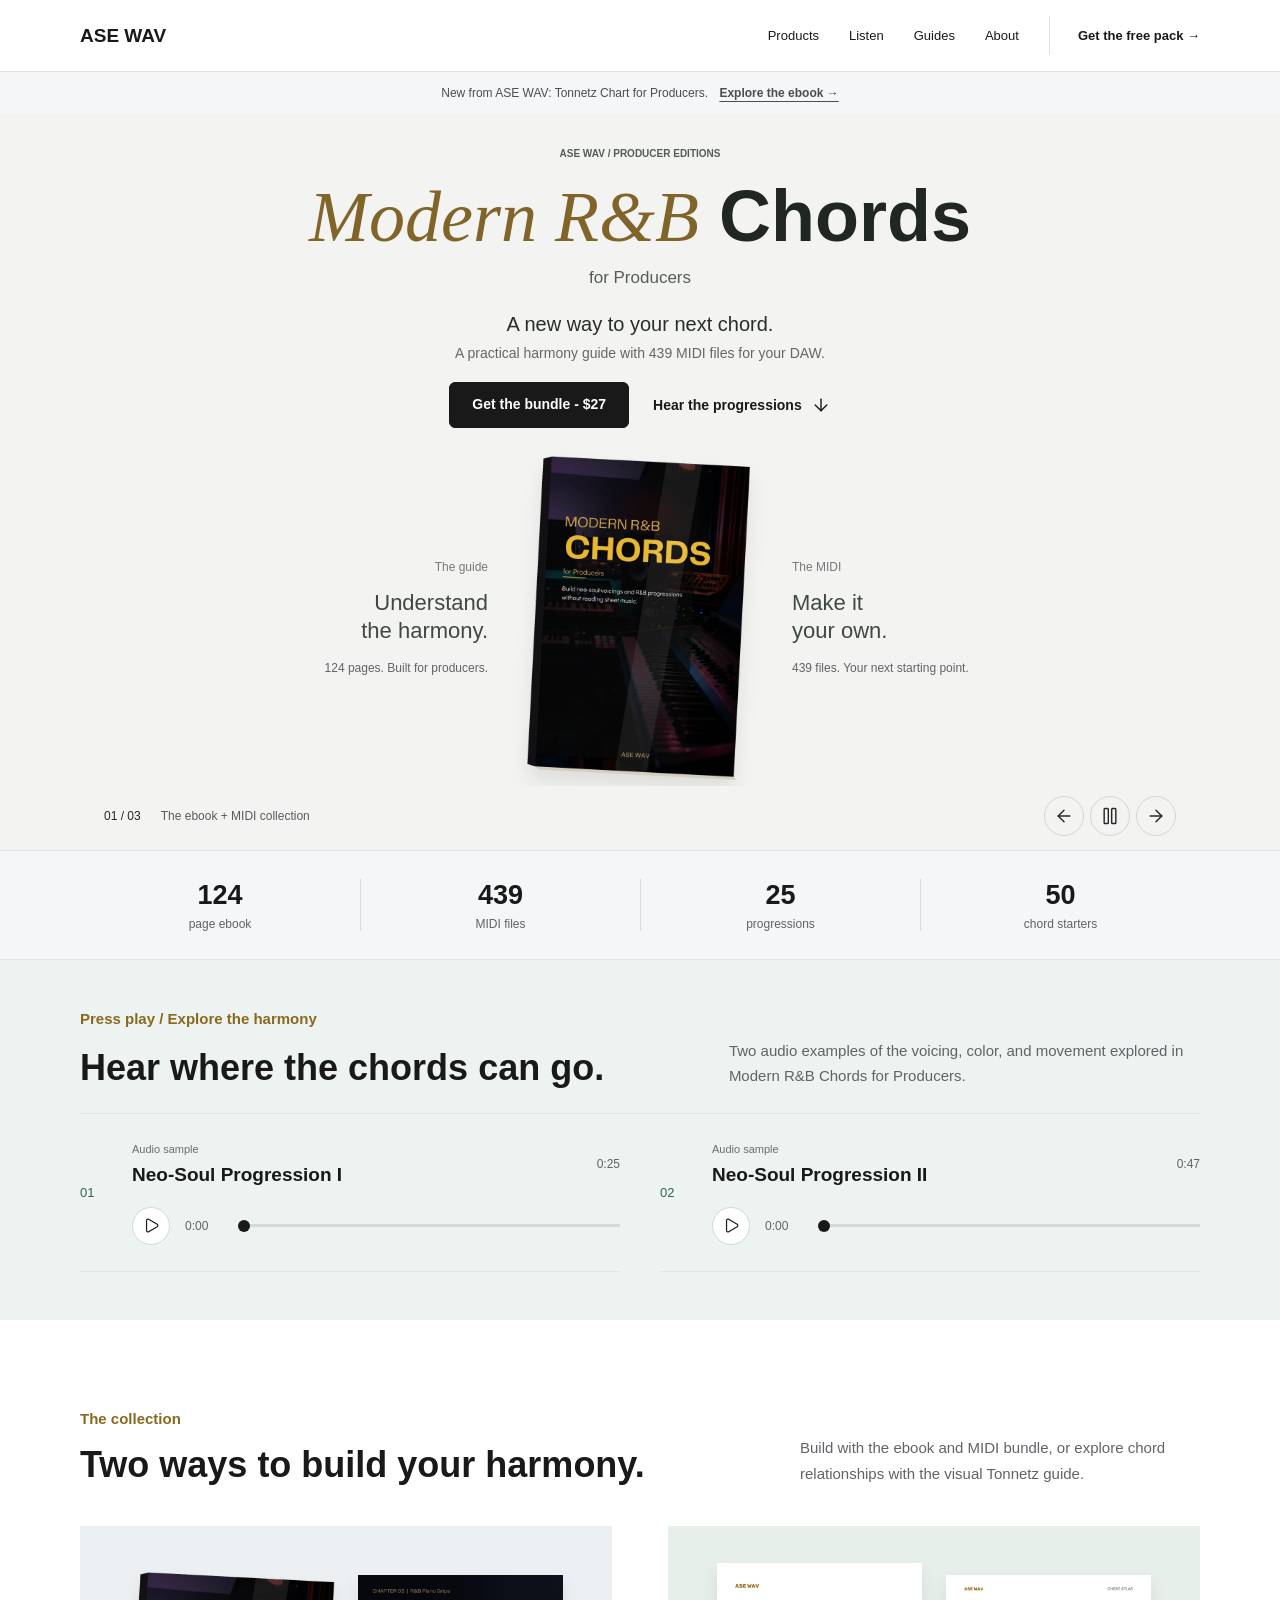
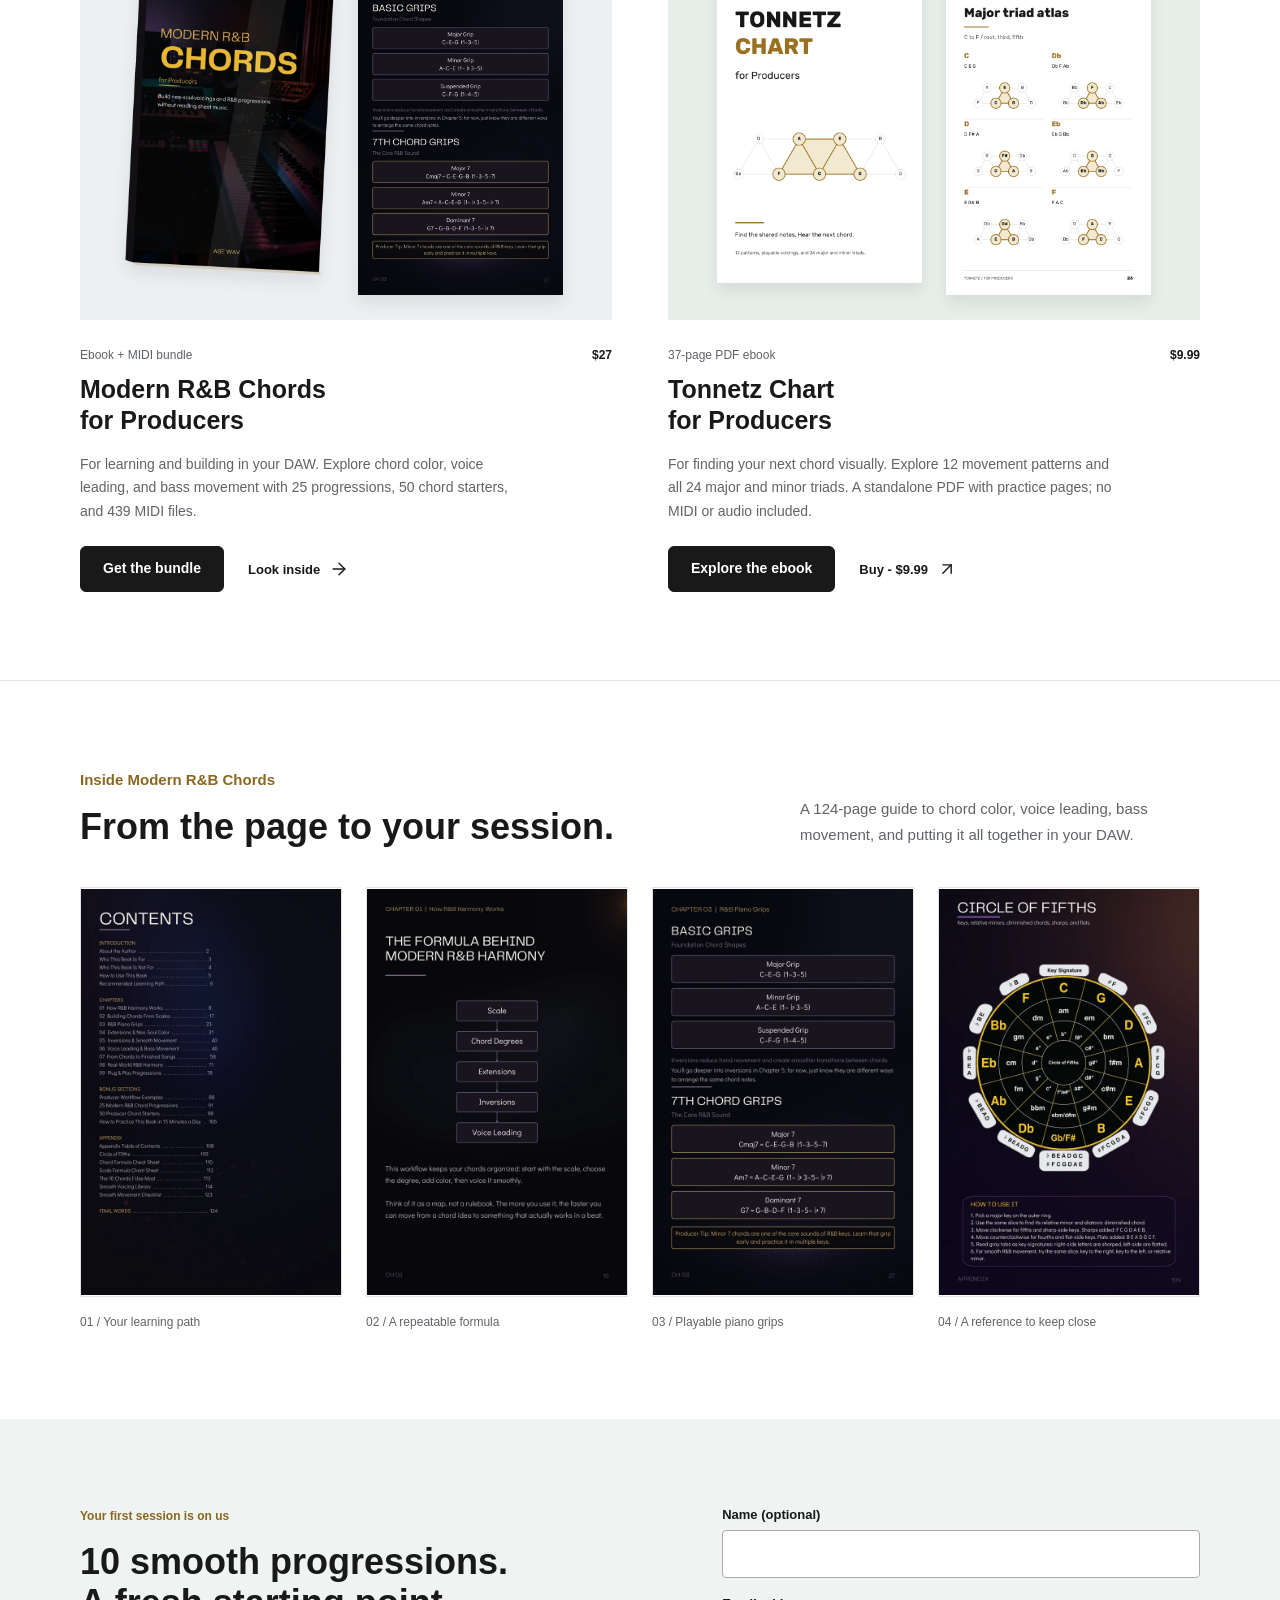
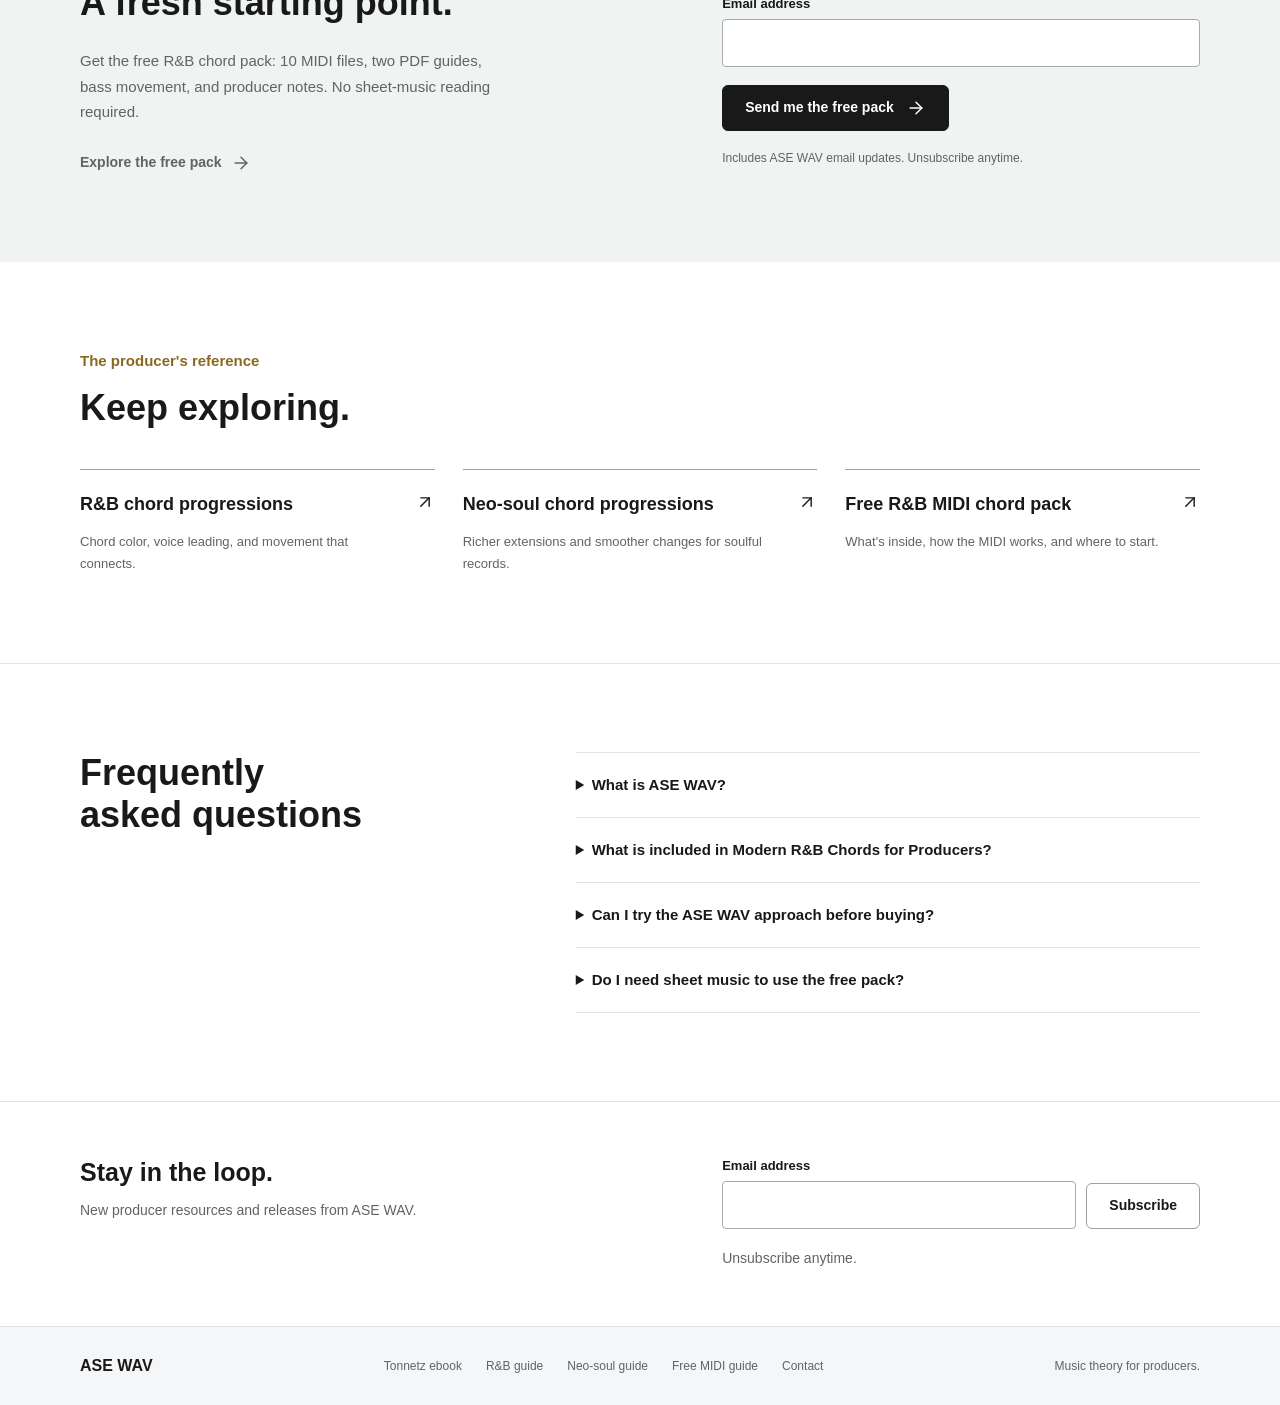
==== commit e332dcd8: "Unify hero composition with editorial title typography" ====
--- a/index.html
+++ b/index.html
@@ -31,7 +31,7 @@
     <link rel="preconnect" href="https://assets.mlcdn.com">
     <link rel="preconnect" href="https://groot.mailerlite.com">
     <link rel="stylesheet" href="/styles.css?v=20260916-1">
-    <link rel="stylesheet" href="/home-refinement.css?v=20260919-1">
+    <link rel="stylesheet" href="/home-refinement.css?v=20260919-2">
     <script src="/home-gallery.js?v=20260919-1" defer></script>
 
     <script src="/scripts.js?v=20260916-1" defer></script>
@@ -168,9 +168,9 @@
     <main id="top">
       <section class="home-hero" aria-labelledby="hero-title">
         <div class="hero-copy">
-          <p class="eyebrow">THE PRODUCER'S HARMONY COLLECTION</p>
-          <h1 id="hero-title">Modern R&amp;B Chords<span>for Producers.</span></h1>
-          <p class="hero-lede">Find your next chord. Shape your next track.<br>A practical harmony guide with 439 MIDI files for your DAW.</p>
+          <p class="eyebrow">ASE WAV / PRODUCER EDITIONS</p>
+          <h1 id="hero-title"><span class="hero-name"><em>Modern R&amp;B</em> Chords</span><span class="hero-audience">for Producers</span></h1>
+          <p class="hero-lede">A new way to your next chord.<span class="hero-description">A practical harmony guide with 439 MIDI files for your DAW.</span></p>
           <div class="hero-actions">
             <a class="button" href="https://shop.asewav.com/b/modern-rnb-chords-for-producers">Get the bundle - $27</a>
             <a class="text-link" href="#listen">Hear the progressions <svg class="icon" aria-hidden="true"><use href="/assets/icons.svg#arrow-down"/></svg></a>
--- a/home-refinement.css
+++ b/home-refinement.css
@@ -1,20 +1,23 @@
 /* Homepage-only preview; shared guide and product styles stay unchanged. */
-.home-hero { padding: 36px 0 0; }
-.home-hero .hero-copy { padding: 0 24px 28px; }
-.home-hero .eyebrow { font-size: 11px; letter-spacing: 0; margin-bottom: 12px; }
-.home-hero h1 { font-size: 54px; line-height: 1.05; max-width: 1000px; }
-.home-hero h1 span { font-size: 30px; font-weight: 450; color: #656568; margin-top: 8px; }
-.home-hero .hero-lede { font-size: 16px; line-height: 1.6; margin-top: 16px; max-width: 650px; }
-.home-hero .hero-actions { margin-top: 20px; gap: 24px; }
-.hero-gallery { background: #f0f1f3; text-align: left; }
+.home-hero { padding: 32px 0 0; background: #f3f4f2; }
+.home-hero .hero-copy { padding: 0 24px 8px; }
+.home-hero .eyebrow { font-size: 10px; letter-spacing: 0; margin-bottom: 18px; color: #555c57; }
+.home-hero h1 { font-size: 72px; line-height: 1.04; max-width: 1100px; }
+.home-hero h1 .hero-name { display: block; font-size: inherit; font-weight: 650; color: #202622; margin: 0; }
+.hero-name em { font-family: Georgia, 'Times New Roman', serif; font-weight: 400; color: #806429; }
+.home-hero h1 .hero-audience { display: block; font-size: 17px; font-weight: 450; color: #555c57; margin-top: 14px; }
+.home-hero .hero-lede { font-size: 20px; line-height: 1.5; color: #272e29; margin-top: 22px; max-width: 650px; }
+.hero-description { display: block; margin-top: 4px; color: #626963; font-size: 14px; }
+.home-hero .hero-actions { margin-top: 18px; gap: 24px; }
+.hero-gallery { background: transparent; text-align: left; }
 .gallery-window { overflow: hidden; touch-action: pan-y; }
 .gallery-track { display: flex; transition: transform 650ms cubic-bezier(.22,.7,.2,1); }
-.gallery-slide { flex: 0 0 100%; min-width: 0; height: 330px; display: flex; align-items: center; justify-content: center; gap: 32px; padding: 20px 24px 6px; }
-.gallery-cover > img { height: 100%; width: 220px; object-fit: contain; filter: drop-shadow(0 12px 10px #00000015); }
+.gallery-slide { flex: 0 0 100%; min-width: 0; height: 350px; display: flex; align-items: center; justify-content: center; gap: 32px; padding: 20px 24px 6px; }
+.gallery-cover > img { height: 100%; width: 240px; object-fit: contain; filter: drop-shadow(0 12px 10px #00000015); }
 .gallery-note { width: 240px; margin: 0; }
 .gallery-note:first-child { text-align: right; }
 .gallery-note > span { display: block; color: #77787a; font-size: 12px; margin-bottom: 12px; }
-.gallery-note strong { display: block; font-size: 26px; line-height: 1.2; font-weight: 550; }
+.gallery-note strong { display: block; font-size: 22px; line-height: 1.25; font-weight: 500; color: #3f4942; }
 .gallery-note small { display: block; font-size: 12px; color: #606367; margin-top: 14px; }
 .gallery-spread { gap: 22px; }
 .gallery-spread a { height: 100%; display: block; min-width: 0; }
@@ -44,13 +47,16 @@
 #inside { border-top: 1px solid var(--line); }
 #inside .sample-page-grid { gap: 24px; }
 @media (max-width: 700px) {
-  .home-hero { padding-top: 24px; }
-  .home-hero .hero-copy { padding-inline: 20px; padding-bottom: 24px; }
-  .home-hero h1 { font-size: 36px; max-width: 500px; }
-  .home-hero h1 span { font-size: 25px; margin-top: 6px; }
-  .home-hero .hero-lede { font-size: 14px; }
+  .home-hero { padding-top: 22px; }
+  .home-hero .hero-copy { padding-inline: 20px; padding-bottom: 4px; }
+  .home-hero .eyebrow { margin-bottom: 14px; }
+  .home-hero h1 { font-size: 48px; max-width: 500px; }
+  .hero-name em { display: block; }
+  .home-hero h1 .hero-audience { font-size: 15px; margin-top: 10px; }
+  .home-hero .hero-lede { font-size: 18px; margin-top: 18px; }
+  .hero-description { font-size: 13px; max-width: 330px; margin: 5px auto 0; }
   .home-hero .hero-actions { gap: 14px; }
-  .gallery-slide { height: 280px; padding: 16px 16px 4px; gap: 12px; }
+  .gallery-slide { height: 260px; padding: 12px 16px 4px; gap: 12px; }
   .gallery-cover > img { width: 190px; }
   .gallery-note { display: none; }
   .gallery-spread a { display: flex; align-items: center; }
@@ -67,11 +73,11 @@
 }
 @media (max-width: 380px) {
   .home-hero { padding-top: 20px; }
-  .home-hero h1 { font-size: 32px; }
-  .home-hero h1 span { font-size: 23px; }
-  .home-hero .hero-copy { padding-bottom: 18px; }
-  .home-hero .hero-lede { font-size: 13px; line-height: 1.5; }
-  .gallery-slide { height: 230px; }
+  .home-hero h1 { font-size: 40px; }
+  .home-hero .hero-copy { padding-bottom: 4px; }
+  .home-hero .hero-lede { font-size: 17px; margin-top: 14px; }
+  .hero-description { font-size: 12px; }
+  .gallery-slide { height: 220px; }
 }
 @media (prefers-reduced-motion: reduce) {
   .gallery-track { transition: none; }
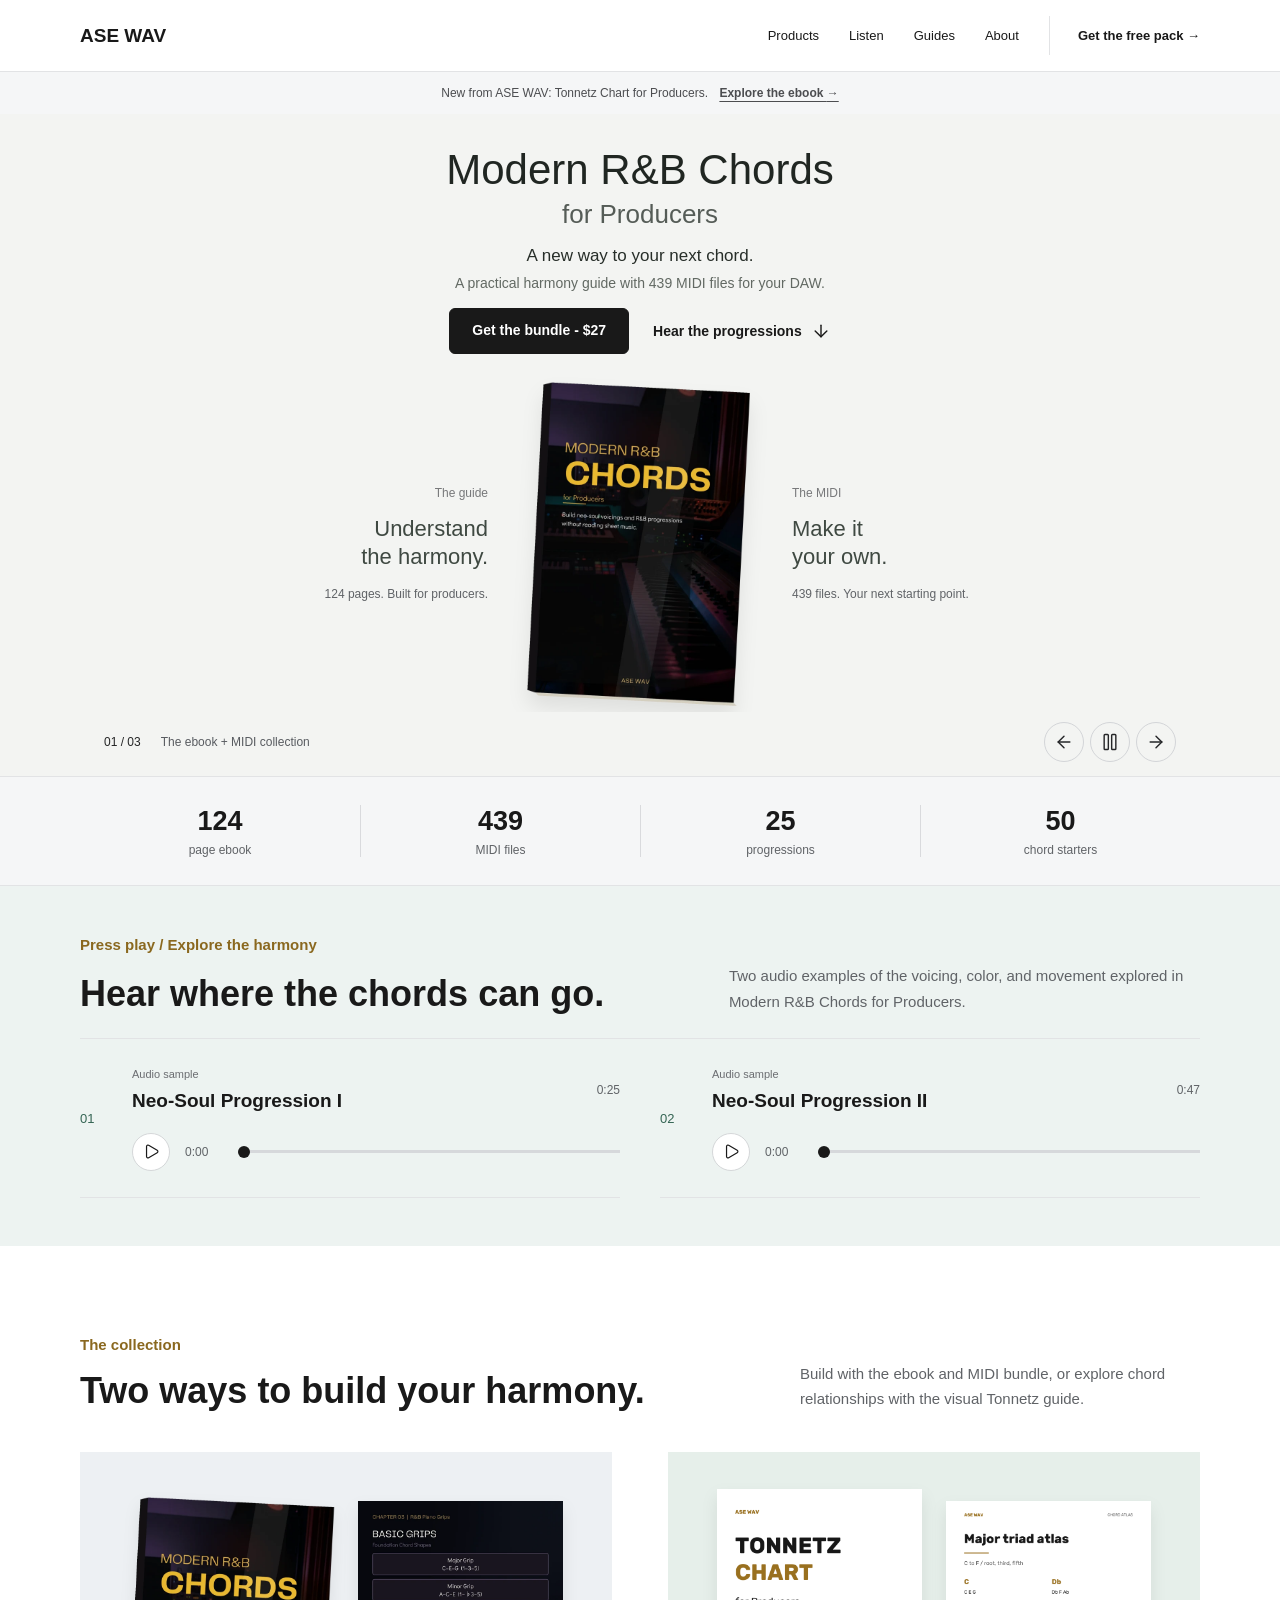
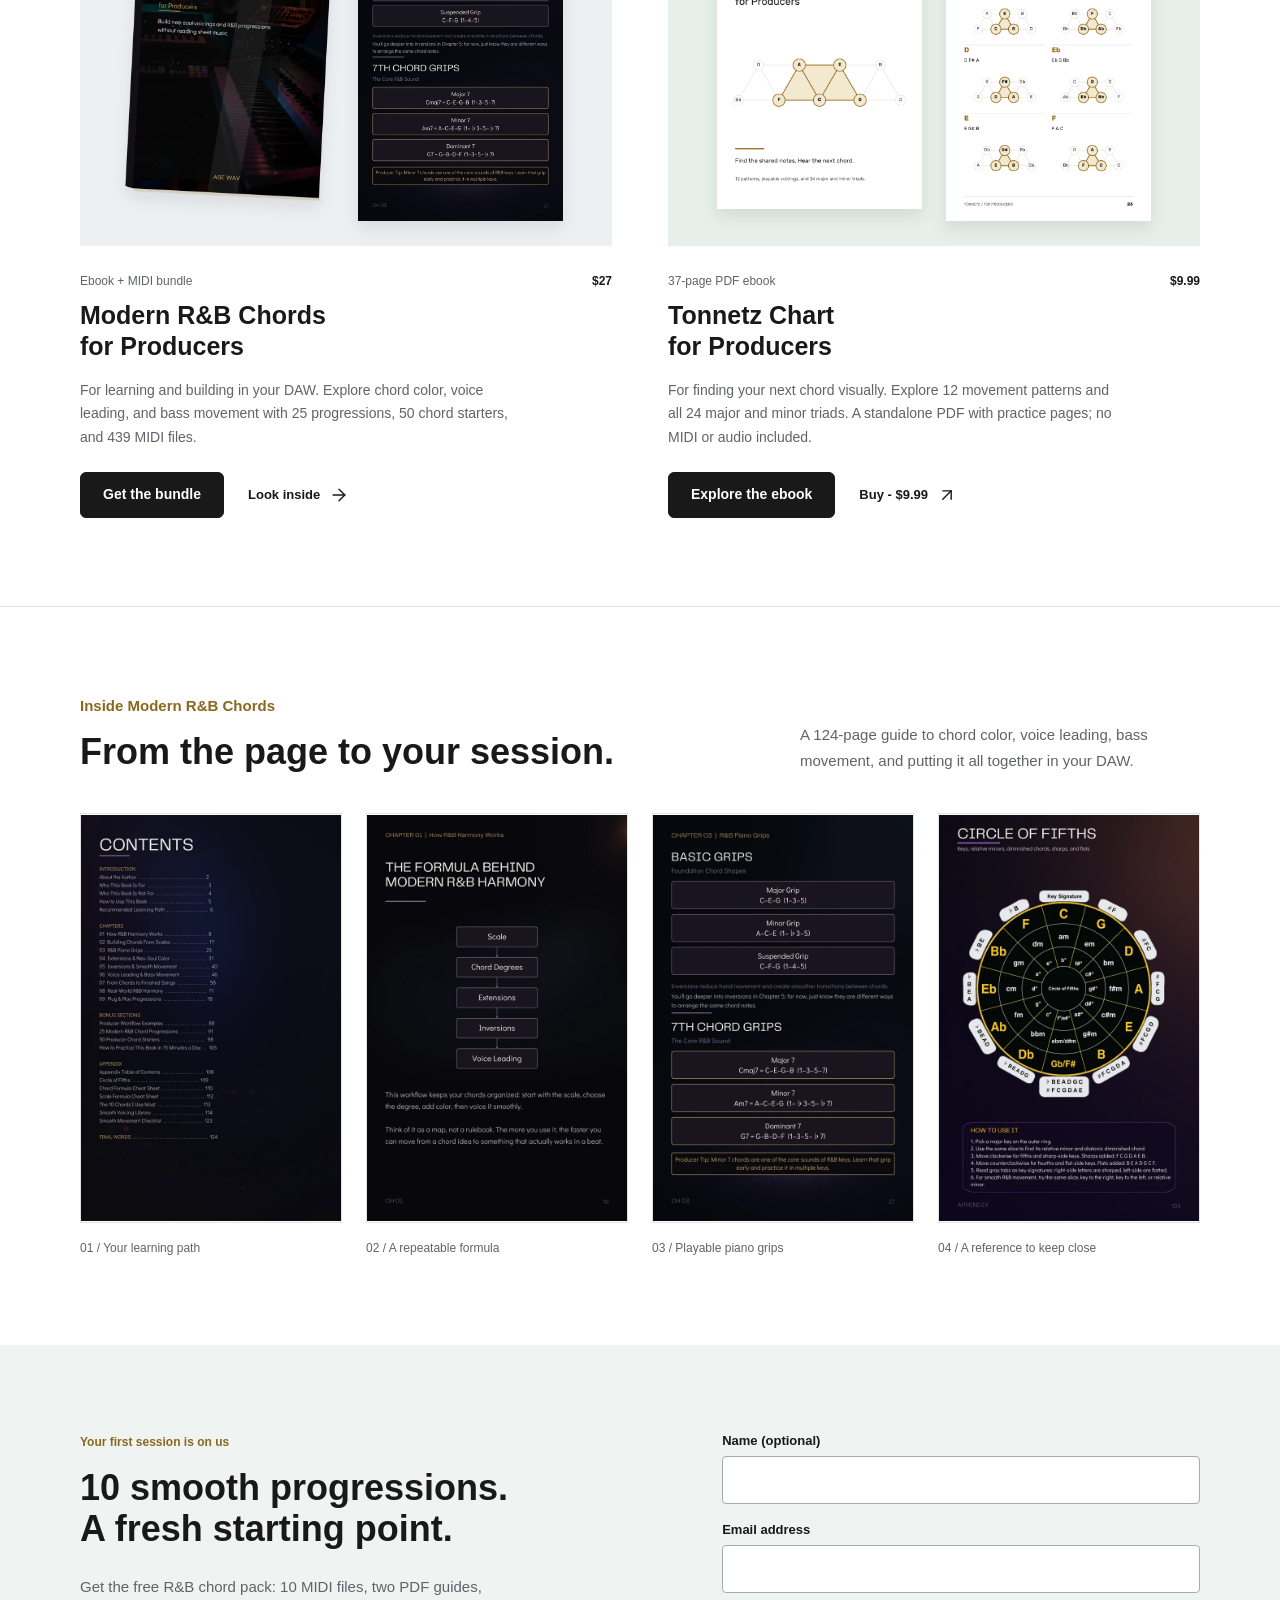
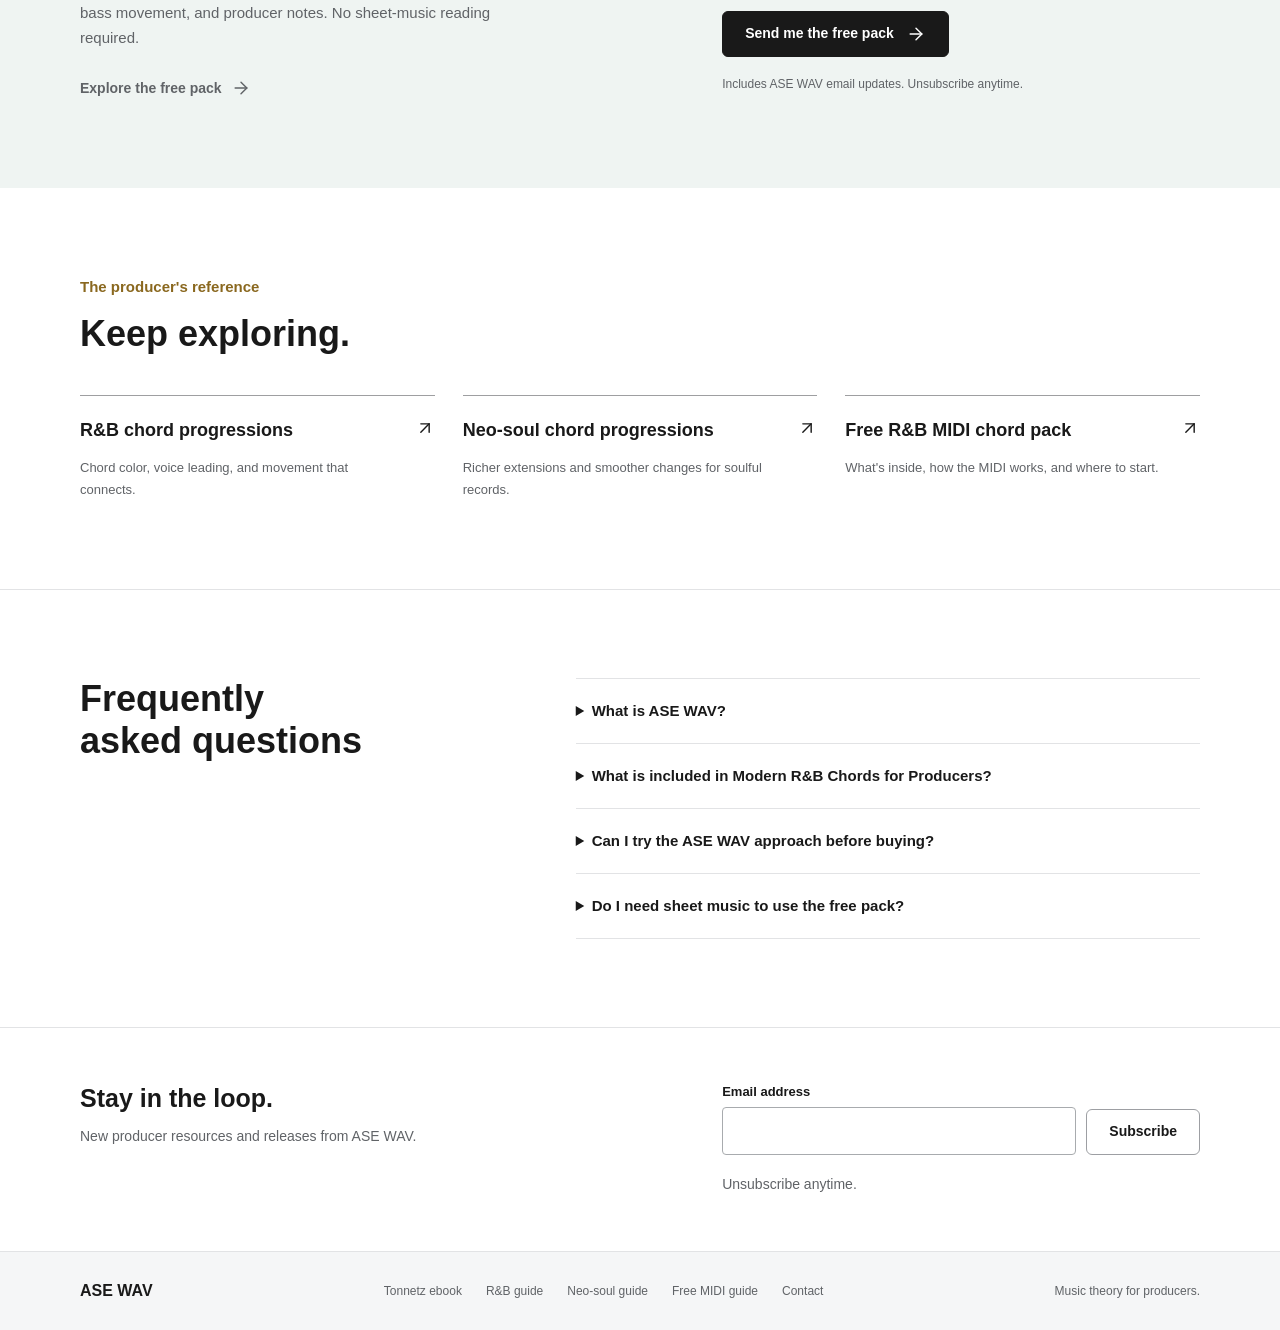
==== commit b988965b: "Simplify homepage title with compact sans serif styling" ====
--- a/index.html
+++ b/index.html
@@ -31,7 +31,7 @@
     <link rel="preconnect" href="https://assets.mlcdn.com">
     <link rel="preconnect" href="https://groot.mailerlite.com">
     <link rel="stylesheet" href="/styles.css?v=20260916-1">
-    <link rel="stylesheet" href="/home-refinement.css?v=20260919-2">
+    <link rel="stylesheet" href="/home-refinement.css?v=20260919-3">
     <script src="/home-gallery.js?v=20260919-1" defer></script>
 
     <script src="/scripts.js?v=20260916-1" defer></script>
@@ -168,8 +168,7 @@
     <main id="top">
       <section class="home-hero" aria-labelledby="hero-title">
         <div class="hero-copy">
-          <p class="eyebrow">ASE WAV / PRODUCER EDITIONS</p>
-          <h1 id="hero-title"><span class="hero-name"><em>Modern R&amp;B</em> Chords</span><span class="hero-audience">for Producers</span></h1>
+          <h1 id="hero-title"><span class="hero-name">Modern R&amp;B Chords</span><span class="hero-audience">for Producers</span></h1>
           <p class="hero-lede">A new way to your next chord.<span class="hero-description">A practical harmony guide with 439 MIDI files for your DAW.</span></p>
           <div class="hero-actions">
             <a class="button" href="https://shop.asewav.com/b/modern-rnb-chords-for-producers">Get the bundle - $27</a>
--- a/home-refinement.css
+++ b/home-refinement.css
@@ -1,14 +1,12 @@
 /* Homepage-only preview; shared guide and product styles stay unchanged. */
 .home-hero { padding: 32px 0 0; background: #f3f4f2; }
 .home-hero .hero-copy { padding: 0 24px 8px; }
-.home-hero .eyebrow { font-size: 10px; letter-spacing: 0; margin-bottom: 18px; color: #555c57; }
-.home-hero h1 { font-size: 72px; line-height: 1.04; max-width: 1100px; }
-.home-hero h1 .hero-name { display: block; font-size: inherit; font-weight: 650; color: #202622; margin: 0; }
-.hero-name em { font-family: Georgia, 'Times New Roman', serif; font-weight: 400; color: #806429; }
-.home-hero h1 .hero-audience { display: block; font-size: 17px; font-weight: 450; color: #555c57; margin-top: 14px; }
-.home-hero .hero-lede { font-size: 20px; line-height: 1.5; color: #272e29; margin-top: 22px; max-width: 650px; }
+.home-hero h1 { font-size: 42px; font-weight: 500; line-height: 1.16; max-width: 850px; }
+.home-hero h1 .hero-name { display: block; font-size: inherit; font-weight: 500; color: #202622; margin: 0; }
+.home-hero h1 .hero-audience { display: block; font-size: 26px; font-weight: 400; color: #555c57; margin-top: 4px; }
+.home-hero .hero-lede { font-size: 17px; line-height: 1.5; color: #272e29; margin-top: 14px; max-width: 650px; }
 .hero-description { display: block; margin-top: 4px; color: #626963; font-size: 14px; }
-.home-hero .hero-actions { margin-top: 18px; gap: 24px; }
+.home-hero .hero-actions { margin-top: 14px; gap: 24px; }
 .hero-gallery { background: transparent; text-align: left; }
 .gallery-window { overflow: hidden; touch-action: pan-y; }
 .gallery-track { display: flex; transition: transform 650ms cubic-bezier(.22,.7,.2,1); }
@@ -49,11 +47,9 @@
 @media (max-width: 700px) {
   .home-hero { padding-top: 22px; }
   .home-hero .hero-copy { padding-inline: 20px; padding-bottom: 4px; }
-  .home-hero .eyebrow { margin-bottom: 14px; }
-  .home-hero h1 { font-size: 48px; max-width: 500px; }
-  .hero-name em { display: block; }
-  .home-hero h1 .hero-audience { font-size: 15px; margin-top: 10px; }
-  .home-hero .hero-lede { font-size: 18px; margin-top: 18px; }
+  .home-hero h1 { font-size: 28px; max-width: 500px; }
+  .home-hero h1 .hero-audience { font-size: 22px; margin-top: 4px; }
+  .home-hero .hero-lede { font-size: 16px; margin-top: 12px; }
   .hero-description { font-size: 13px; max-width: 330px; margin: 5px auto 0; }
   .home-hero .hero-actions { gap: 14px; }
   .gallery-slide { height: 260px; padding: 12px 16px 4px; gap: 12px; }
@@ -73,9 +69,9 @@
 }
 @media (max-width: 380px) {
   .home-hero { padding-top: 20px; }
-  .home-hero h1 { font-size: 40px; }
+  .home-hero h1 { font-size: 25px; }
   .home-hero .hero-copy { padding-bottom: 4px; }
-  .home-hero .hero-lede { font-size: 17px; margin-top: 14px; }
+  .home-hero .hero-lede { font-size: 15px; margin-top: 12px; }
   .hero-description { font-size: 12px; }
   .gallery-slide { height: 220px; }
 }
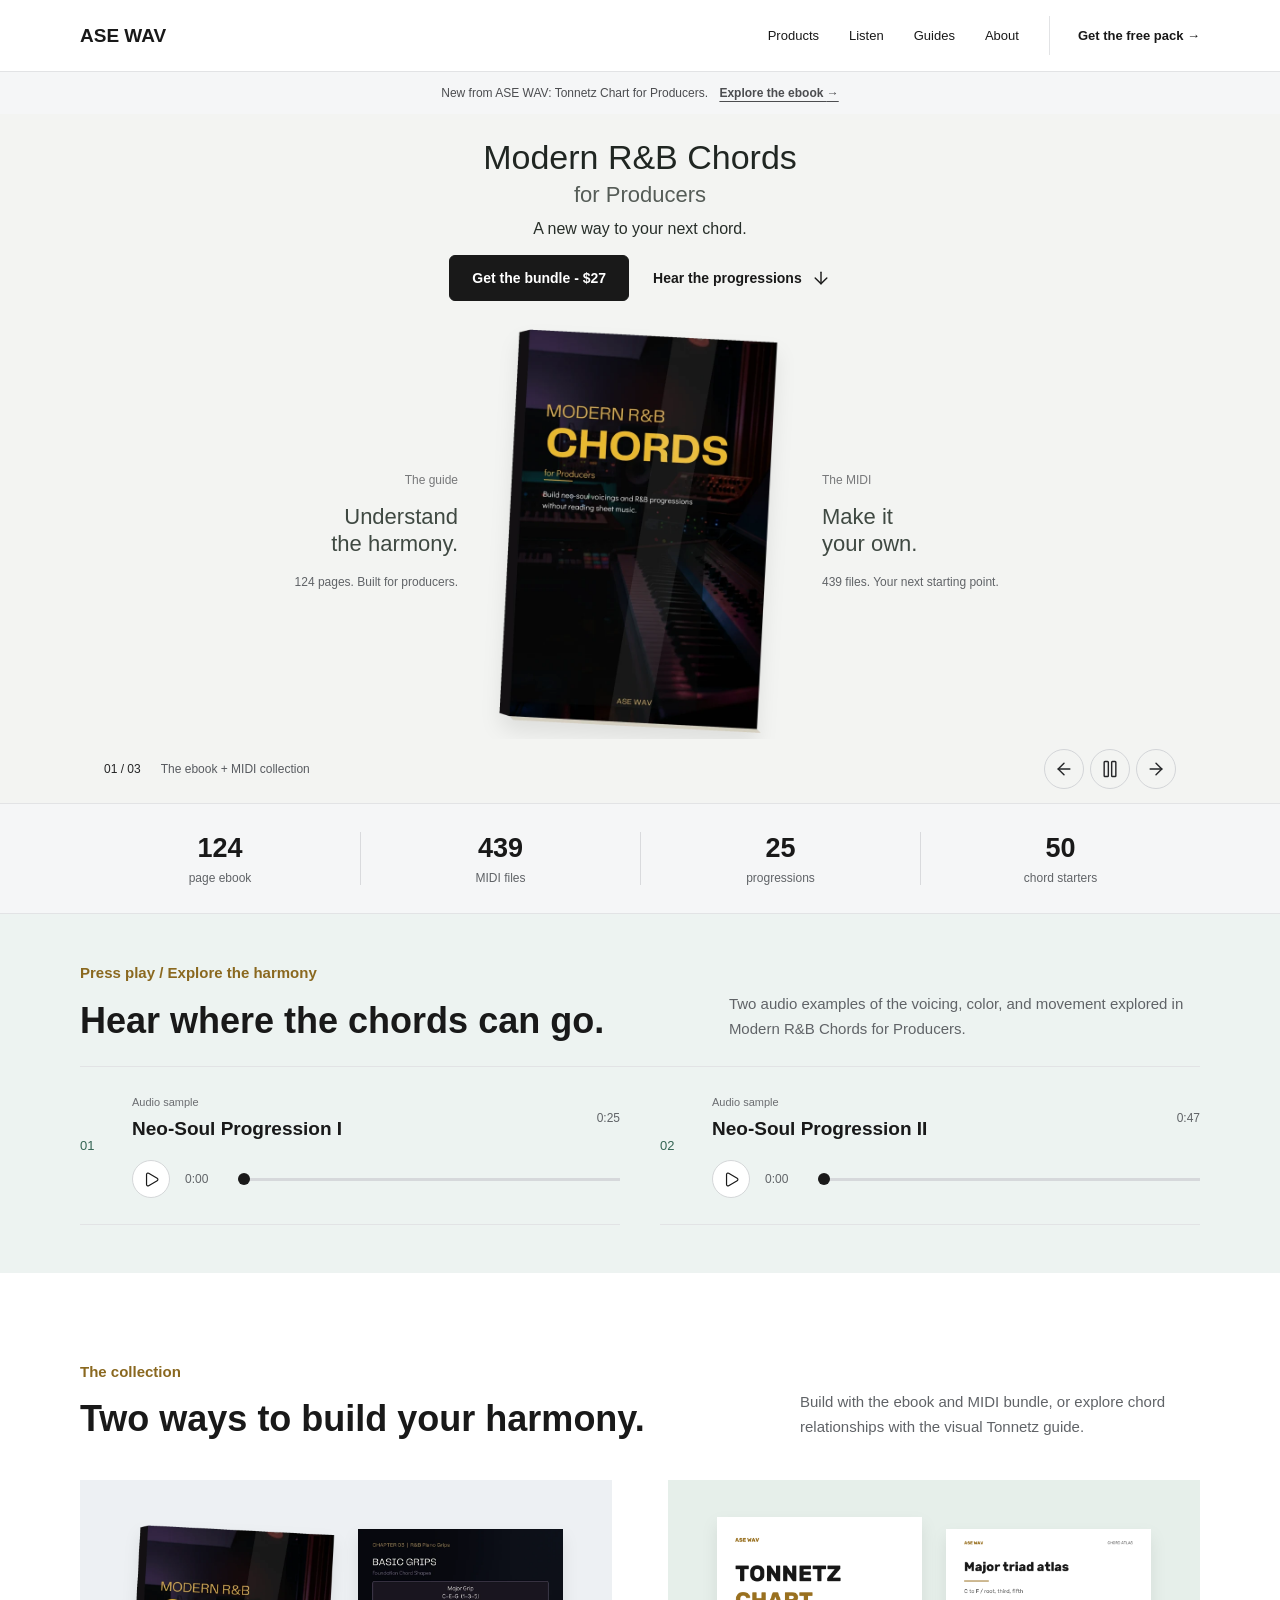
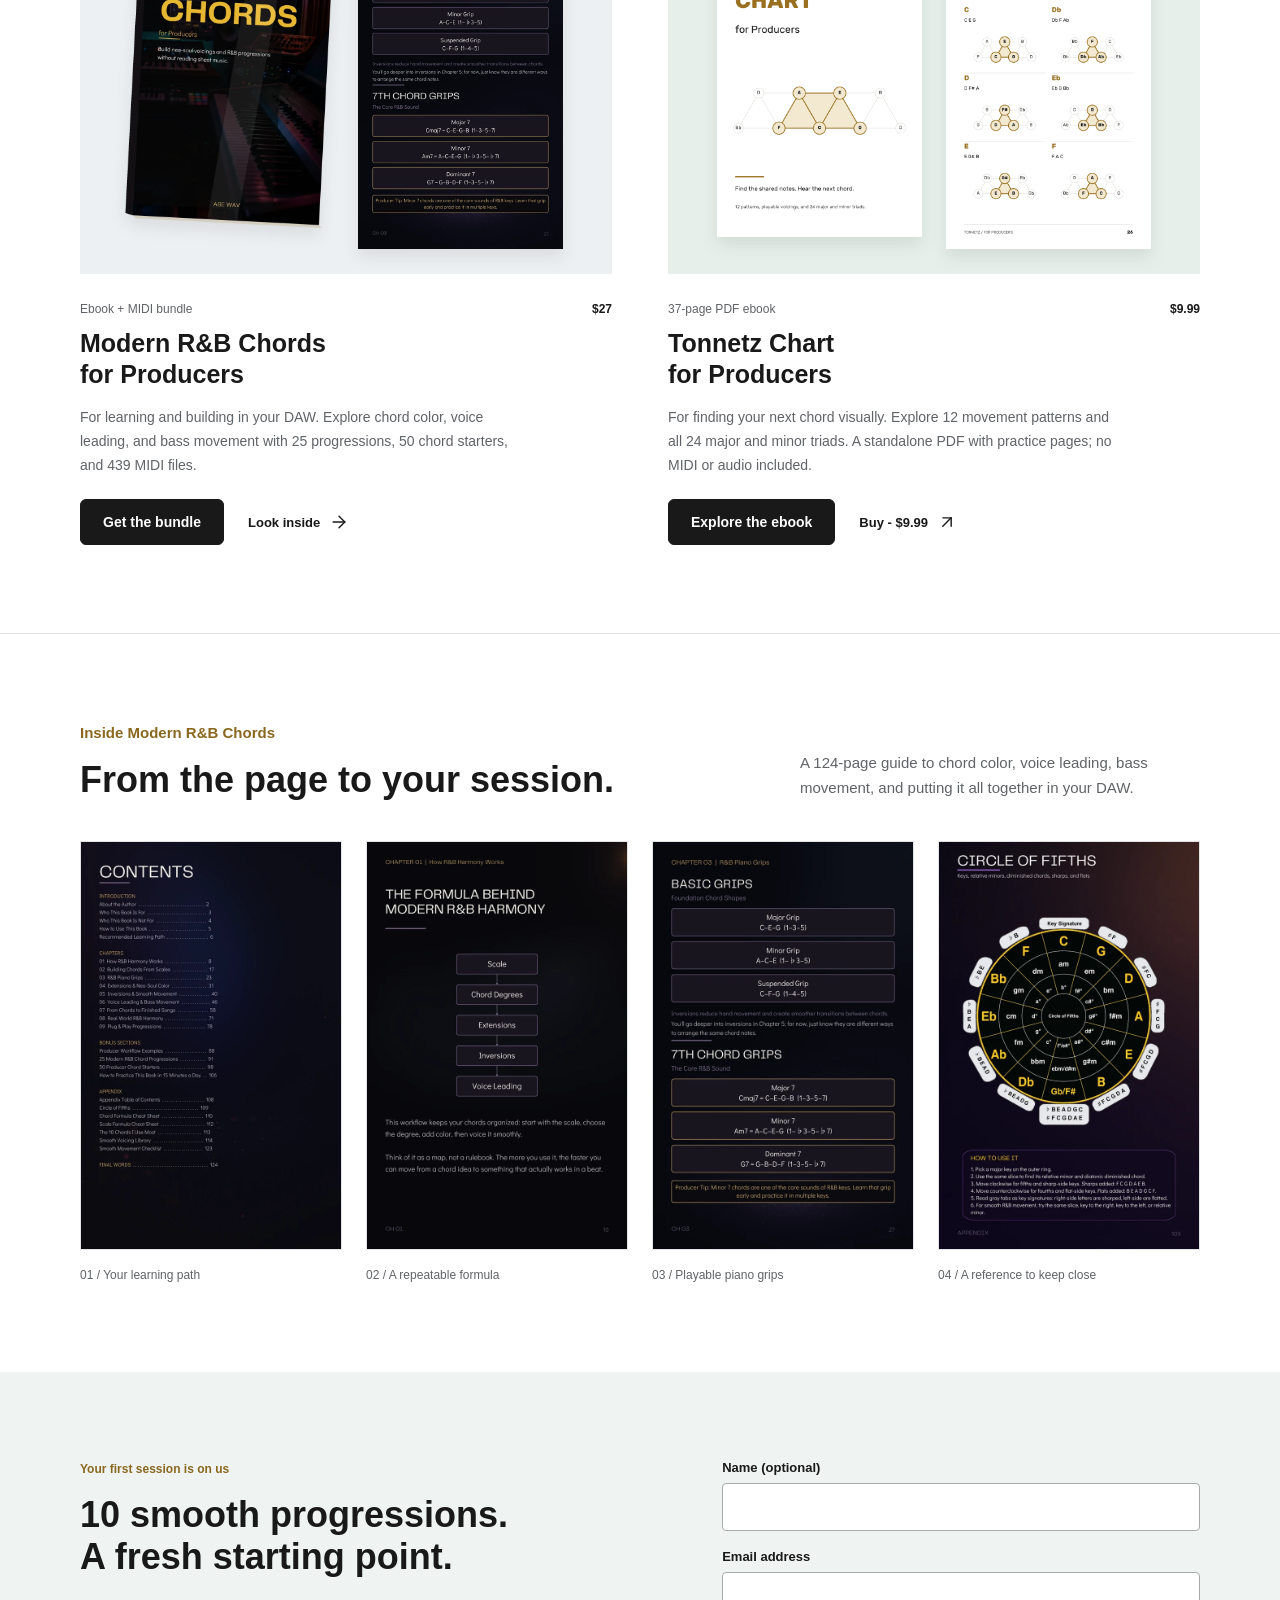
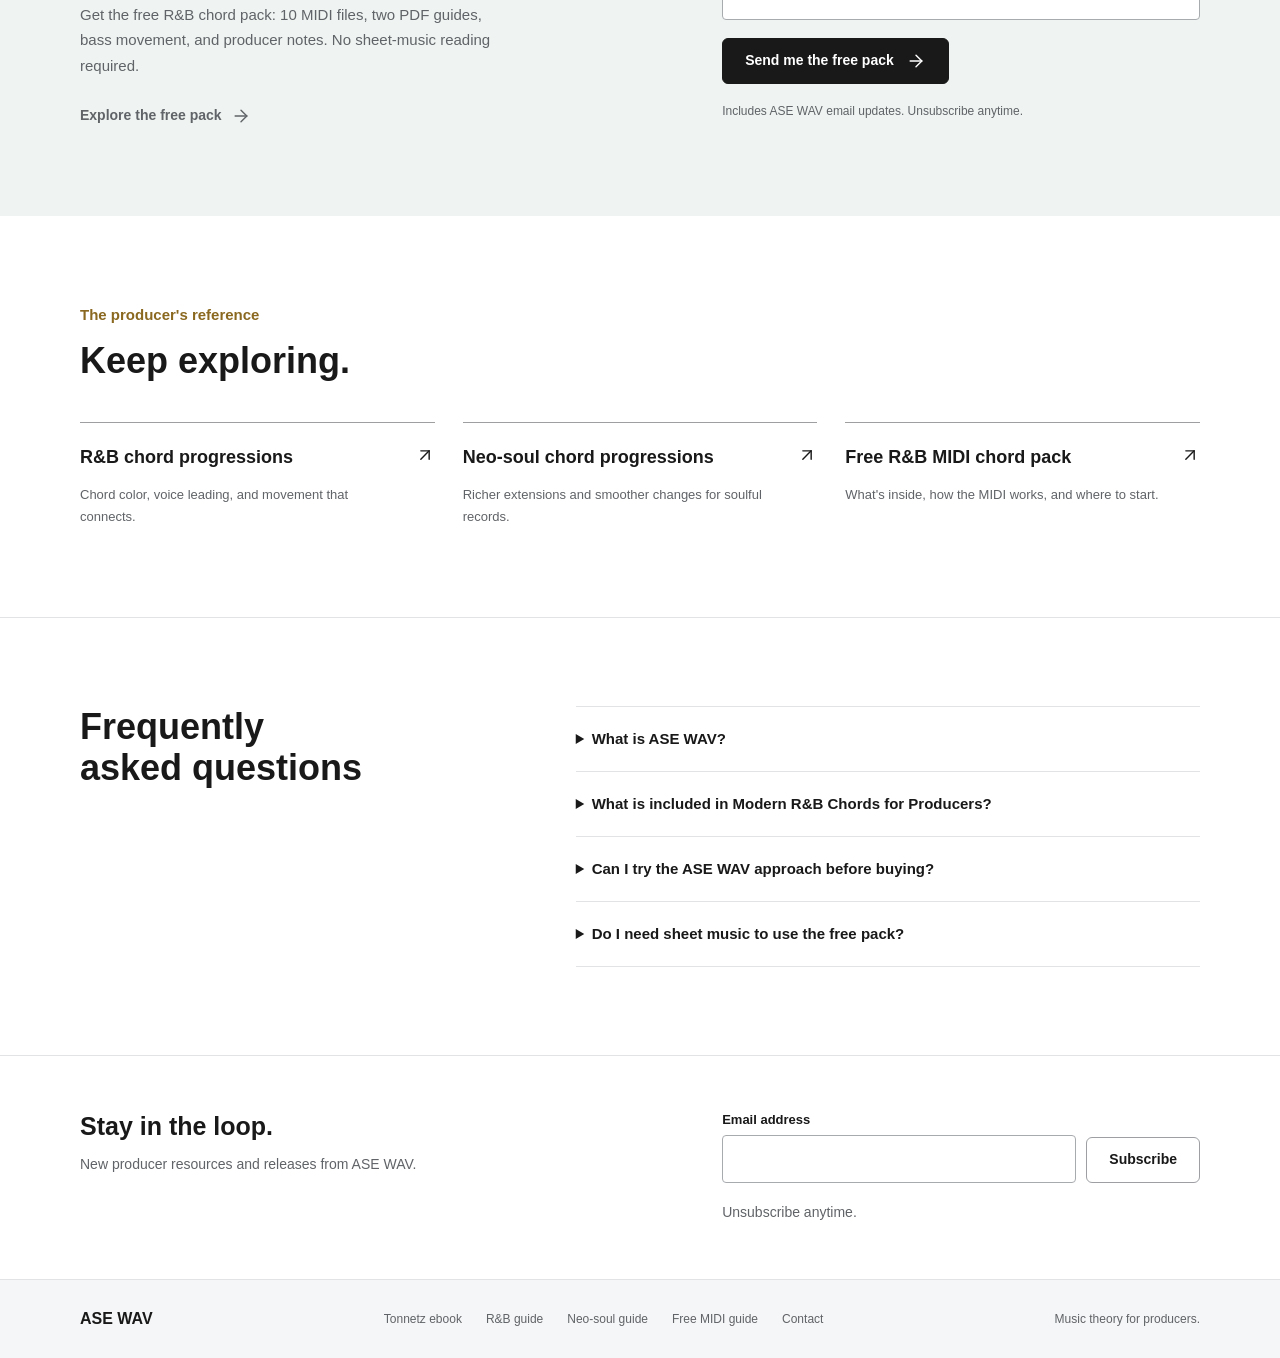
==== commit 17bd48af: "Give hero product images more prominence than headline" ====
--- a/index.html
+++ b/index.html
@@ -31,7 +31,7 @@
     <link rel="preconnect" href="https://assets.mlcdn.com">
     <link rel="preconnect" href="https://groot.mailerlite.com">
     <link rel="stylesheet" href="/styles.css?v=20260916-1">
-    <link rel="stylesheet" href="/home-refinement.css?v=20260919-3">
+    <link rel="stylesheet" href="/home-refinement.css?v=20260919-4">
     <script src="/home-gallery.js?v=20260919-1" defer></script>
 
     <script src="/scripts.js?v=20260916-1" defer></script>
@@ -169,7 +169,7 @@
       <section class="home-hero" aria-labelledby="hero-title">
         <div class="hero-copy">
           <h1 id="hero-title"><span class="hero-name">Modern R&amp;B Chords</span><span class="hero-audience">for Producers</span></h1>
-          <p class="hero-lede">A new way to your next chord.<span class="hero-description">A practical harmony guide with 439 MIDI files for your DAW.</span></p>
+          <p class="hero-lede">A new way to your next chord.</p>
           <div class="hero-actions">
             <a class="button" href="https://shop.asewav.com/b/modern-rnb-chords-for-producers">Get the bundle - $27</a>
             <a class="text-link" href="#listen">Hear the progressions <svg class="icon" aria-hidden="true"><use href="/assets/icons.svg#arrow-down"/></svg></a>
--- a/home-refinement.css
+++ b/home-refinement.css
@@ -1,17 +1,16 @@
 /* Homepage-only preview; shared guide and product styles stay unchanged. */
-.home-hero { padding: 32px 0 0; background: #f3f4f2; }
+.home-hero { padding: 24px 0 0; background: #f3f4f2; }
 .home-hero .hero-copy { padding: 0 24px 8px; }
-.home-hero h1 { font-size: 42px; font-weight: 500; line-height: 1.16; max-width: 850px; }
+.home-hero h1 { font-size: 34px; font-weight: 500; line-height: 1.16; max-width: 850px; }
 .home-hero h1 .hero-name { display: block; font-size: inherit; font-weight: 500; color: #202622; margin: 0; }
-.home-hero h1 .hero-audience { display: block; font-size: 26px; font-weight: 400; color: #555c57; margin-top: 4px; }
-.home-hero .hero-lede { font-size: 17px; line-height: 1.5; color: #272e29; margin-top: 14px; max-width: 650px; }
-.hero-description { display: block; margin-top: 4px; color: #626963; font-size: 14px; }
+.home-hero h1 .hero-audience { display: block; font-size: 22px; font-weight: 400; color: #555c57; margin-top: 4px; }
+.home-hero .hero-lede { font-size: 16px; line-height: 1.5; color: #272e29; margin-top: 10px; max-width: 650px; }
 .home-hero .hero-actions { margin-top: 14px; gap: 24px; }
 .hero-gallery { background: transparent; text-align: left; }
 .gallery-window { overflow: hidden; touch-action: pan-y; }
 .gallery-track { display: flex; transition: transform 650ms cubic-bezier(.22,.7,.2,1); }
-.gallery-slide { flex: 0 0 100%; min-width: 0; height: 350px; display: flex; align-items: center; justify-content: center; gap: 32px; padding: 20px 24px 6px; }
-.gallery-cover > img { height: 100%; width: 240px; object-fit: contain; filter: drop-shadow(0 12px 10px #00000015); }
+.gallery-slide { flex: 0 0 100%; min-width: 0; height: 430px; display: flex; align-items: center; justify-content: center; gap: 32px; padding: 20px 24px 6px; }
+.gallery-cover > img { height: 100%; width: 300px; flex-shrink: 0; object-fit: contain; filter: drop-shadow(0 12px 10px #00000015); }
 .gallery-note { width: 240px; margin: 0; }
 .gallery-note:first-child { text-align: right; }
 .gallery-note > span { display: block; color: #77787a; font-size: 12px; margin-bottom: 12px; }
@@ -47,13 +46,12 @@
 @media (max-width: 700px) {
   .home-hero { padding-top: 22px; }
   .home-hero .hero-copy { padding-inline: 20px; padding-bottom: 4px; }
-  .home-hero h1 { font-size: 28px; max-width: 500px; }
-  .home-hero h1 .hero-audience { font-size: 22px; margin-top: 4px; }
-  .home-hero .hero-lede { font-size: 16px; margin-top: 12px; }
-  .hero-description { font-size: 13px; max-width: 330px; margin: 5px auto 0; }
+  .home-hero h1 { font-size: 24px; max-width: 500px; }
+  .home-hero h1 .hero-audience { font-size: 18px; margin-top: 4px; }
+  .home-hero .hero-lede { font-size: 15px; margin-top: 10px; }
   .home-hero .hero-actions { gap: 14px; }
-  .gallery-slide { height: 260px; padding: 12px 16px 4px; gap: 12px; }
-  .gallery-cover > img { width: 190px; }
+  .gallery-slide { height: 320px; padding: 12px 16px 4px; gap: 12px; }
+  .gallery-cover > img { width: 230px; }
   .gallery-note { display: none; }
   .gallery-spread a { display: flex; align-items: center; }
   .gallery-spread img { height: auto; max-height: 100%; width: 100%; }
@@ -69,11 +67,9 @@
 }
 @media (max-width: 380px) {
   .home-hero { padding-top: 20px; }
-  .home-hero h1 { font-size: 25px; }
+  .home-hero h1 { font-size: 23px; }
   .home-hero .hero-copy { padding-bottom: 4px; }
-  .home-hero .hero-lede { font-size: 15px; margin-top: 12px; }
-  .hero-description { font-size: 12px; }
-  .gallery-slide { height: 220px; }
+  .gallery-slide { height: 280px; }
 }
 @media (prefers-reduced-motion: reduce) {
   .gallery-track { transition: none; }
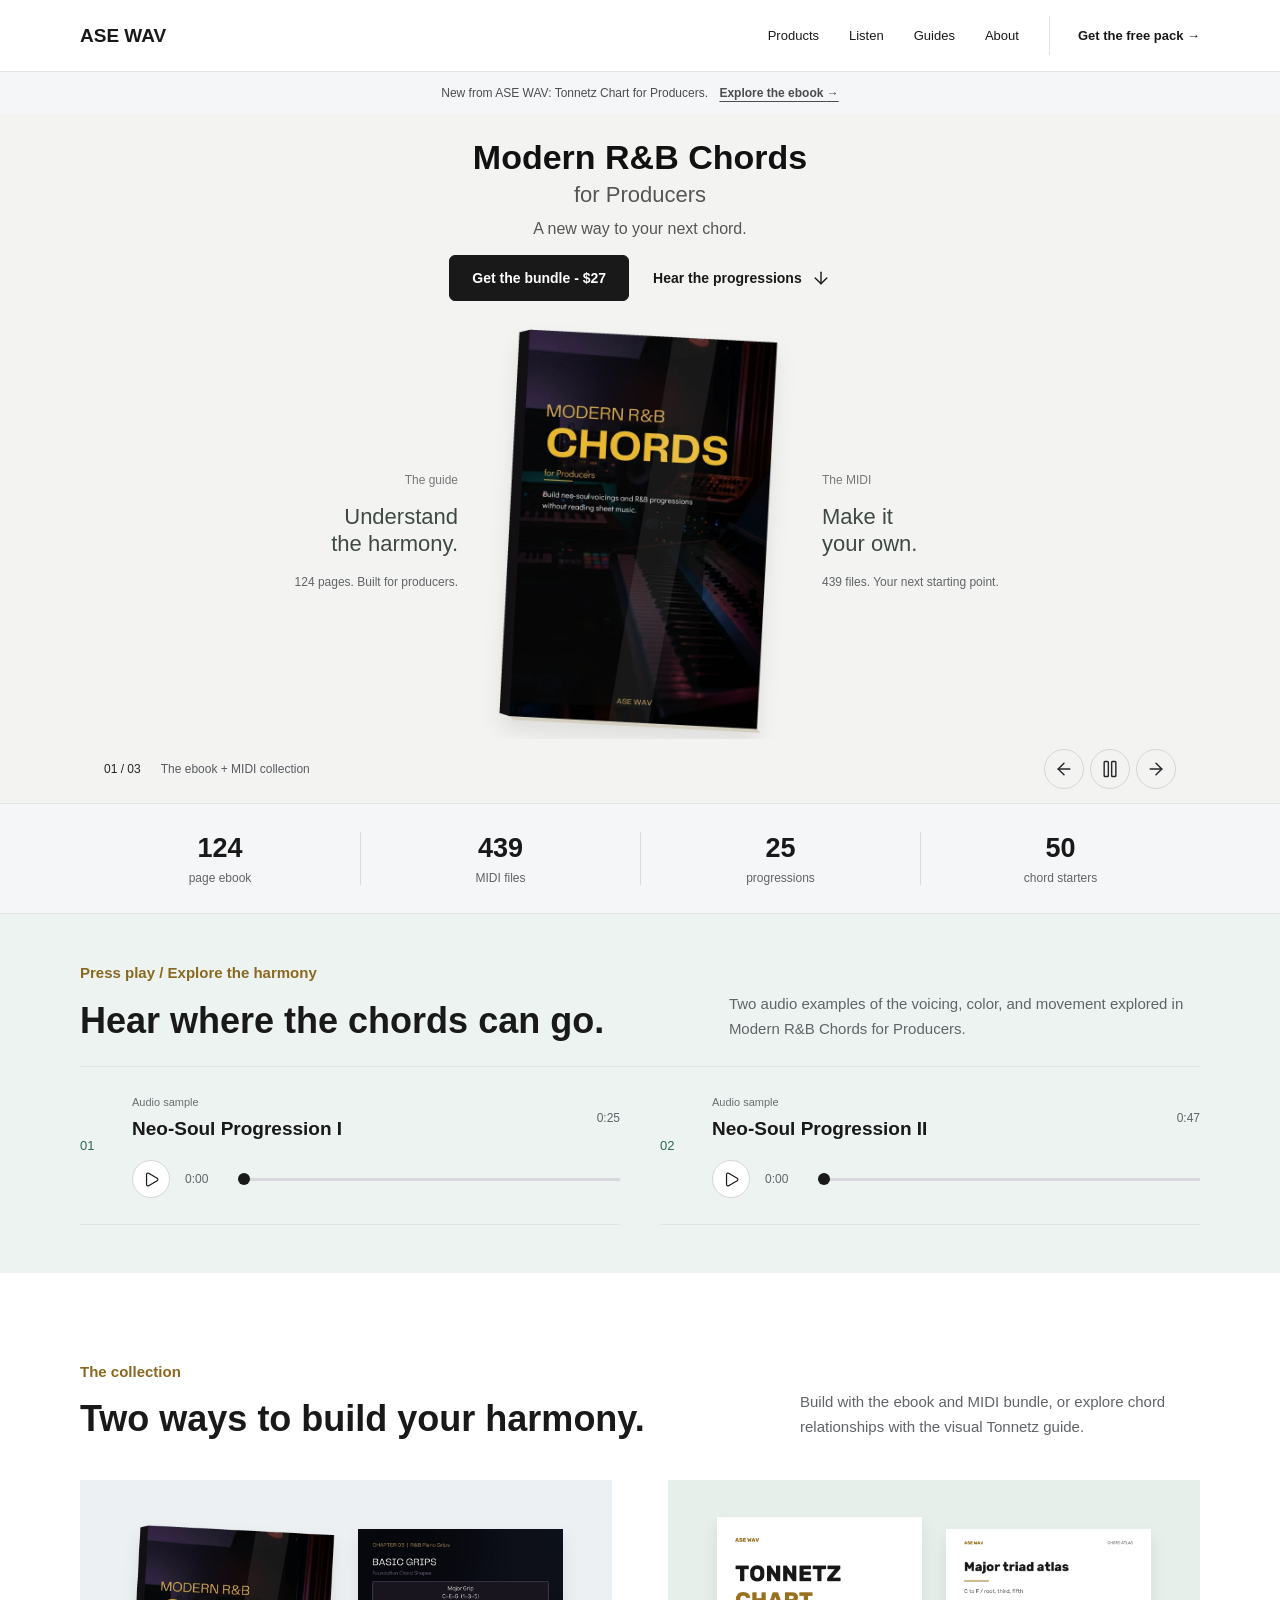
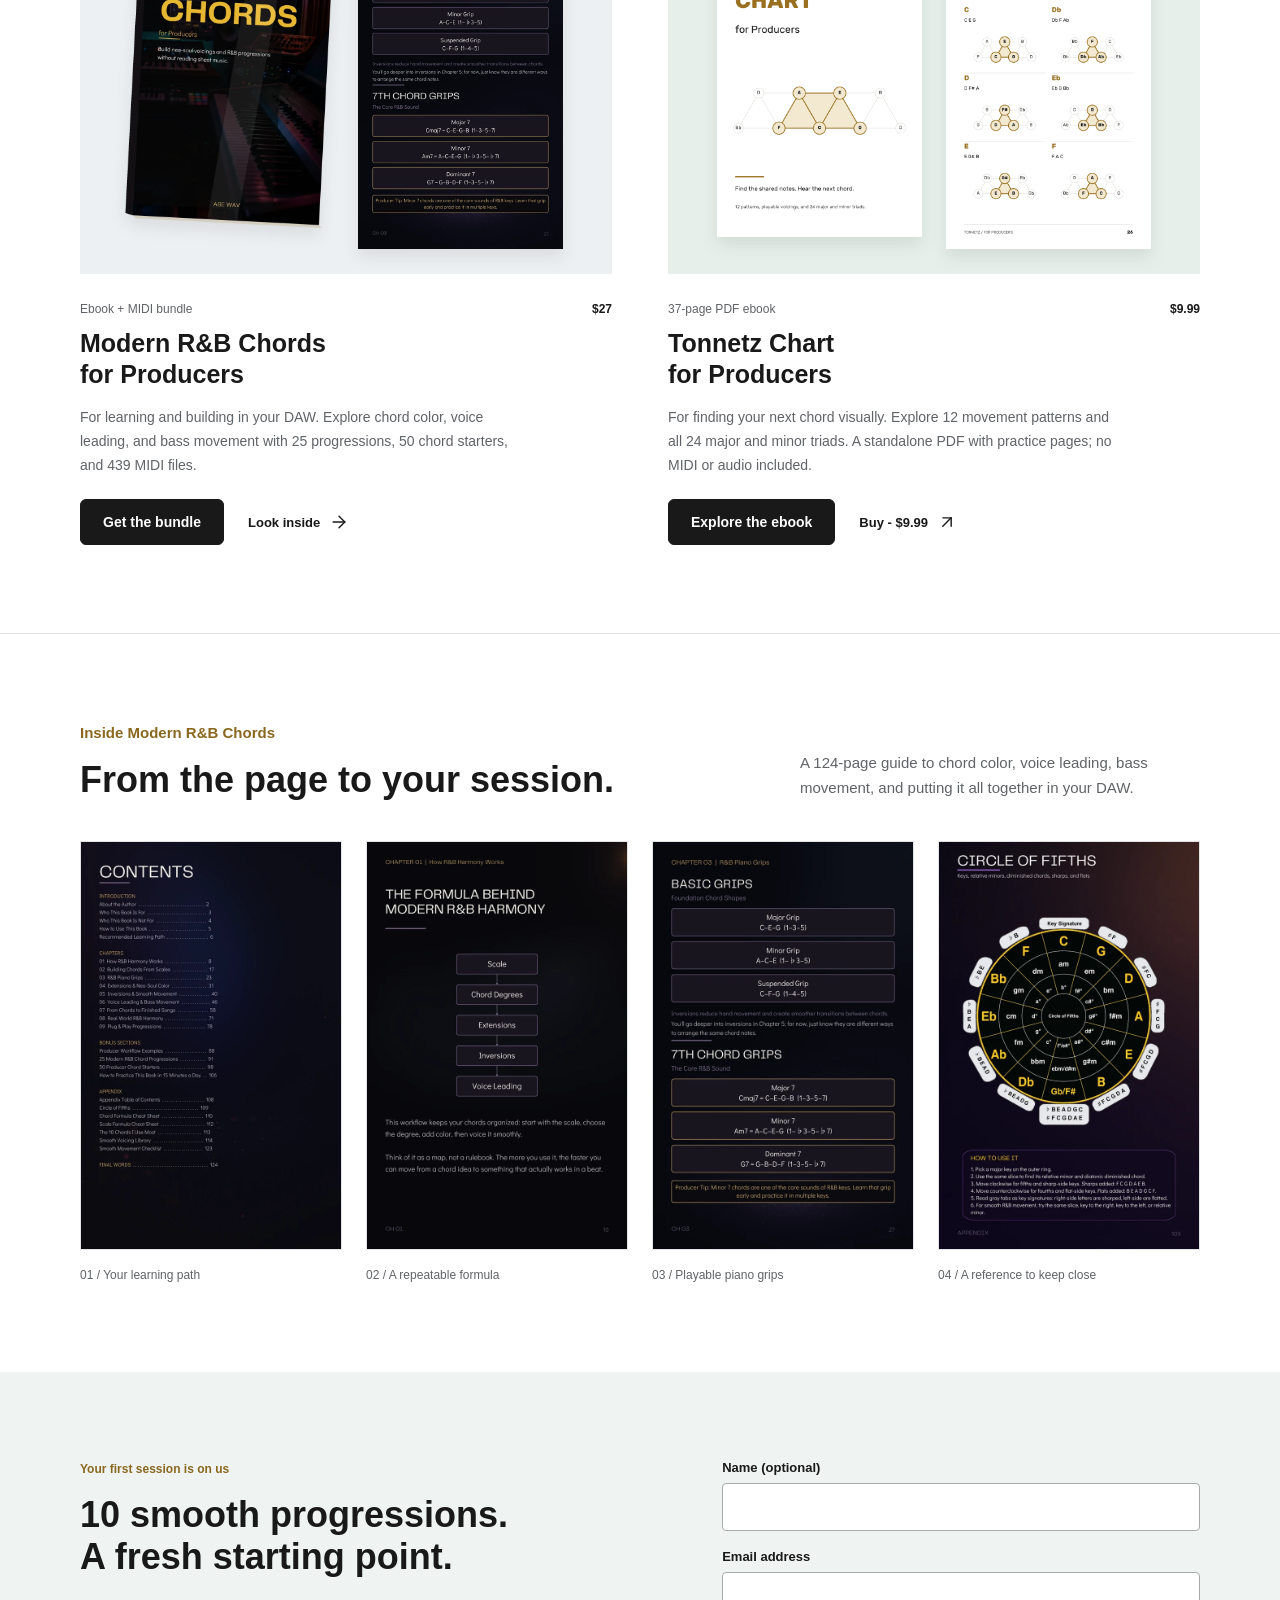
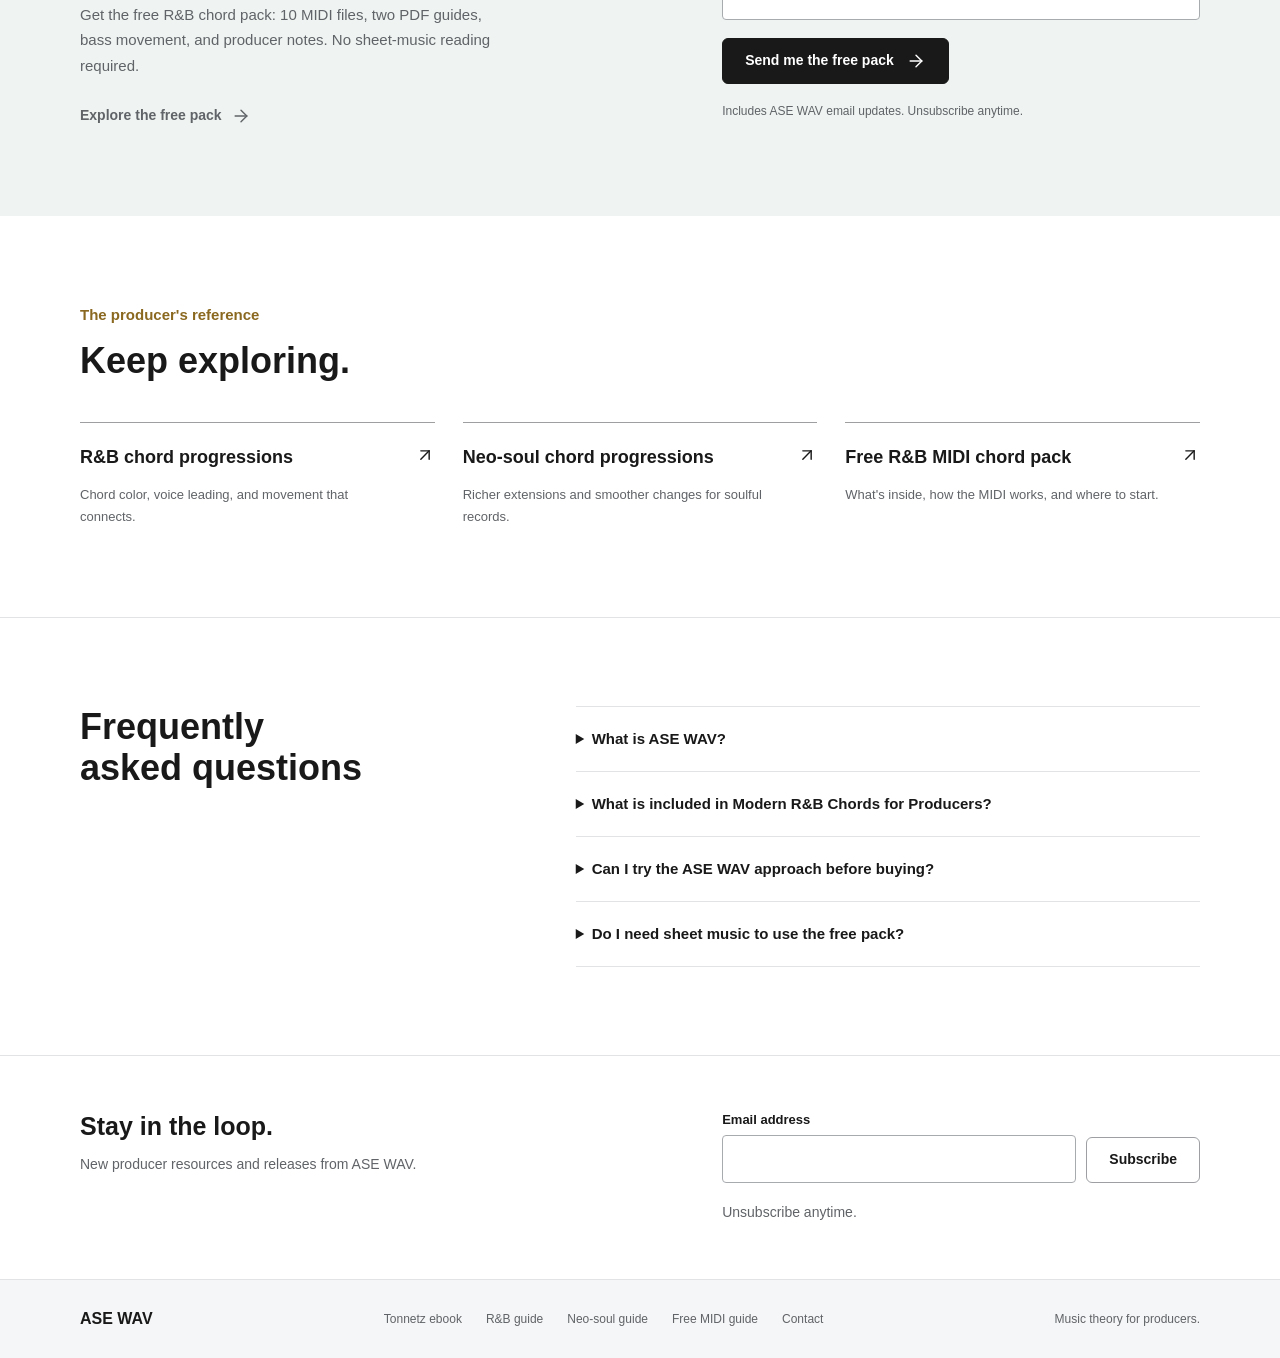
==== commit 2db31f00: "Increase hero heading contrast without changing size" ====
--- a/index.html
+++ b/index.html
@@ -31,7 +31,7 @@
     <link rel="preconnect" href="https://assets.mlcdn.com">
     <link rel="preconnect" href="https://groot.mailerlite.com">
     <link rel="stylesheet" href="/styles.css?v=20260916-1">
-    <link rel="stylesheet" href="/home-refinement.css?v=20260919-4">
+    <link rel="stylesheet" href="/home-refinement.css?v=20260920-1">
     <script src="/home-gallery.js?v=20260919-1" defer></script>
 
     <script src="/scripts.js?v=20260916-1" defer></script>
--- a/home-refinement.css
+++ b/home-refinement.css
@@ -1,10 +1,10 @@
 /* Homepage-only preview; shared guide and product styles stay unchanged. */
 .home-hero { padding: 24px 0 0; background: #f3f4f2; }
 .home-hero .hero-copy { padding: 0 24px 8px; }
-.home-hero h1 { font-size: 34px; font-weight: 500; line-height: 1.16; max-width: 850px; }
-.home-hero h1 .hero-name { display: block; font-size: inherit; font-weight: 500; color: #202622; margin: 0; }
-.home-hero h1 .hero-audience { display: block; font-size: 22px; font-weight: 400; color: #555c57; margin-top: 4px; }
-.home-hero .hero-lede { font-size: 16px; line-height: 1.5; color: #272e29; margin-top: 10px; max-width: 650px; }
+.home-hero h1 { font-size: 34px; font-weight: 700; line-height: 1.16; max-width: 850px; }
+.home-hero h1 .hero-name { display: block; font-size: inherit; font-weight: 700; color: #111111; margin: 0; }
+.home-hero h1 .hero-audience { display: block; font-size: 22px; font-weight: 400; color: #555555; margin-top: 4px; }
+.home-hero .hero-lede { font-size: 16px; line-height: 1.5; color: #555555; margin-top: 10px; max-width: 650px; }
 .home-hero .hero-actions { margin-top: 14px; gap: 24px; }
 .hero-gallery { background: transparent; text-align: left; }
 .gallery-window { overflow: hidden; touch-action: pan-y; }
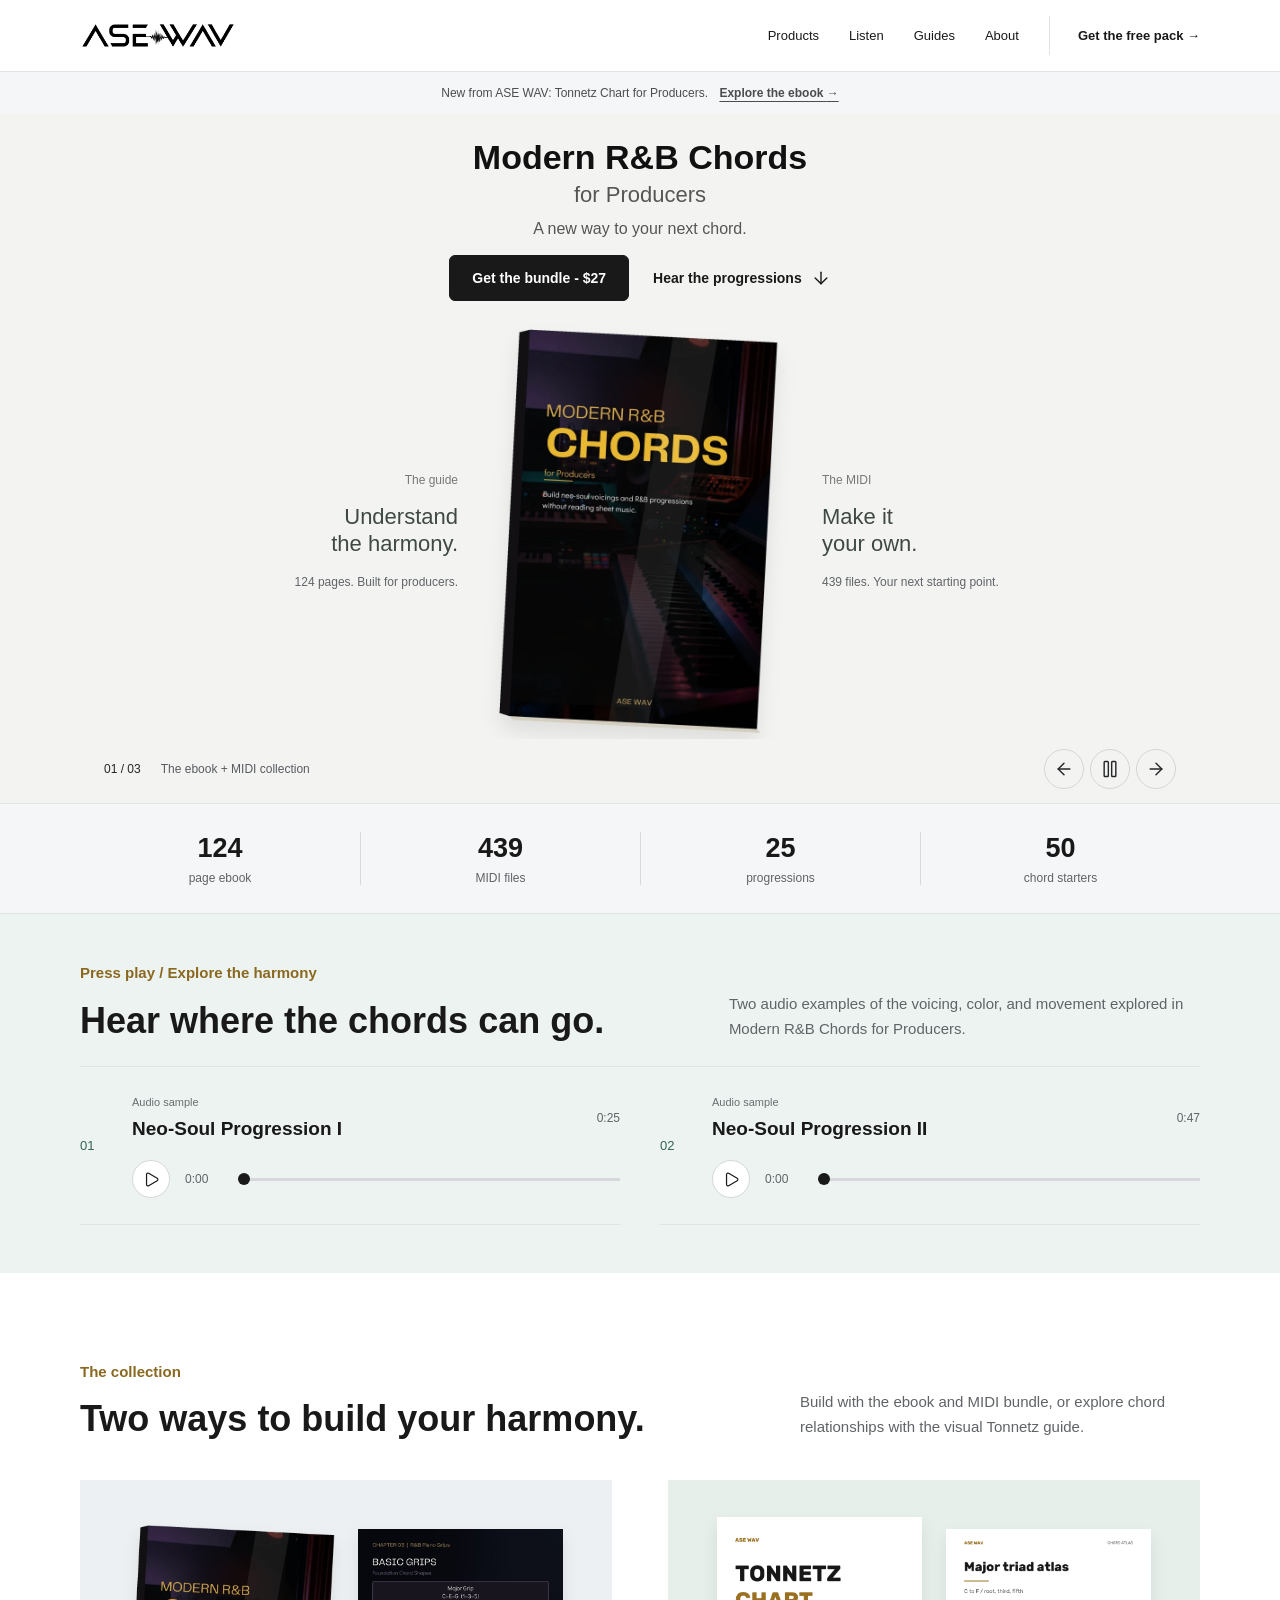
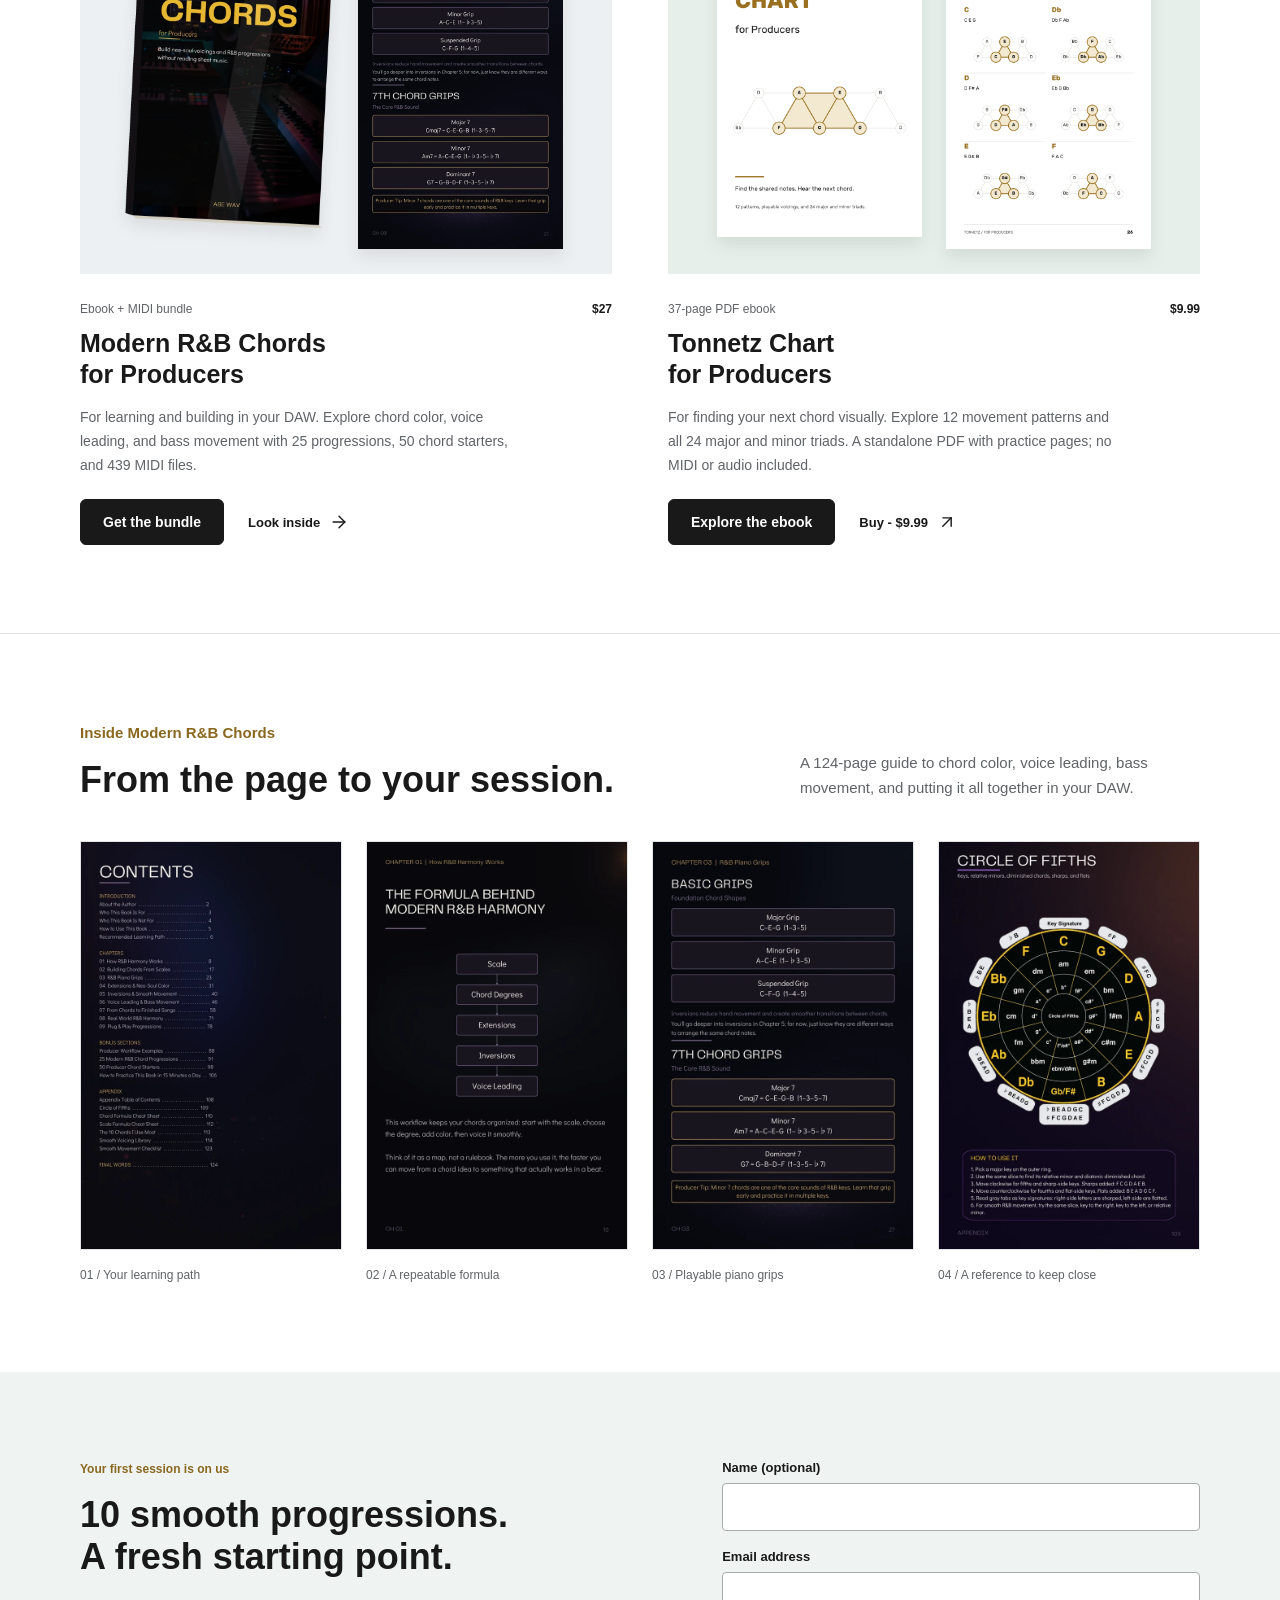
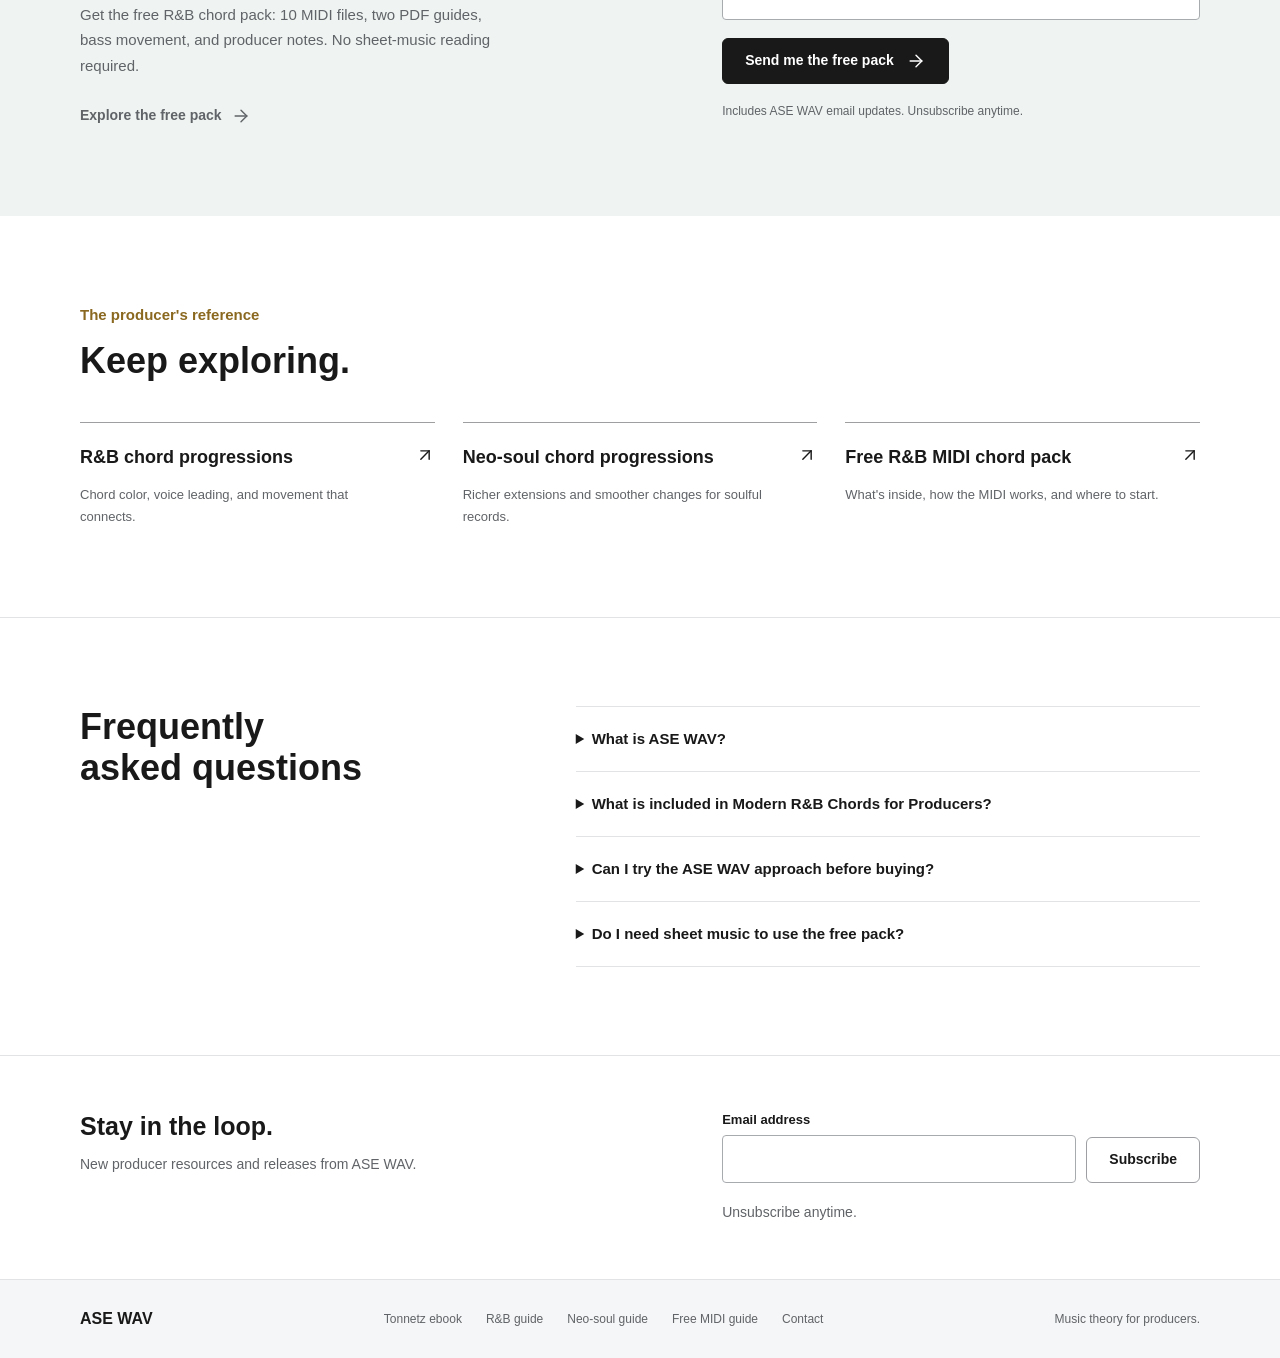
==== commit 1d53f5b9: "Use original ASE WAV waveform wordmark across page headers" ====
--- a/index.html
+++ b/index.html
@@ -30,7 +30,7 @@
     <meta name="twitter:image" content="https://asewav.com/assets/book-cover.jpg">
     <link rel="preconnect" href="https://assets.mlcdn.com">
     <link rel="preconnect" href="https://groot.mailerlite.com">
-    <link rel="stylesheet" href="/styles.css?v=20260916-1">
+    <link rel="stylesheet" href="/styles.css?v=20260920-1">
     <link rel="stylesheet" href="/home-refinement.css?v=20260920-1">
     <script src="/home-gallery.js?v=20260919-1" defer></script>
 
@@ -151,7 +151,7 @@
   <body>
     <a class="skip-link" href="#top">Skip to content</a>
     <header class="site-header" aria-label="Site header">
-      <a class="brand-mark" href="/" aria-label="ASE WAV home">ASE WAV</a>
+      <a class="brand-mark" href="/" aria-label="ASE WAV home"><img src="/assets/asewav-wordmark.png" width="1163" height="208" alt="ASE WAV"></a>
       <button class="nav-toggle" type="button" aria-label="Open navigation" aria-expanded="false" aria-controls="site-navigation" title="Menu">
         <svg class="icon menu-icon" aria-hidden="true"><use href="/assets/icons.svg#menu"/></svg>
         <svg class="icon close-icon" aria-hidden="true"><use href="/assets/icons.svg#x"/></svg>
--- a/styles.css
+++ b/styles.css
@@ -38,7 +38,7 @@
 .skip-link:focus { top: 12px; }
 .site-header { position: sticky; top: 0; z-index: 20; height: 72px; padding: 0 var(--page-x); display: flex; align-items: center; justify-content: space-between; gap: 24px; background: #fffffffa; border-bottom: 1px solid var(--line); }
 .brand-mark { display: inline-flex; align-items: center; gap: 10px; font-size: 19px; font-weight: 800; text-decoration: none; white-space: nowrap; }
-.brand-mark img { width: 120px; height: 32px; object-fit: contain; }
+.brand-mark img { display: block; width: 156px; height: 28px; object-fit: contain; filter: brightness(0); }
 .site-nav { display: flex; align-items: center; gap: 30px; font-size: 13px; }
 .site-nav a { text-decoration: none; padding-block: 12px; }
 .site-nav a:hover, .site-nav a[aria-current] { color: var(--gold); }
@@ -225,6 +225,7 @@
   h3 { font-size: 17px; }
   .site-header { height: auto; min-height: 60px; flex-wrap: wrap; gap: 0; padding-block: 8px; }
   .brand-mark { font-size: 18px; }
+  .brand-mark img { width: 140px; height: 25px; }
   .site-nav { width: 100%; gap: 8px 18px; flex-wrap: wrap; font-size: 12px; padding-bottom: 8px; }
   .site-nav .nav-cta { padding-left: 0; border-left: 0; }
   .js .nav-toggle { display: flex; }
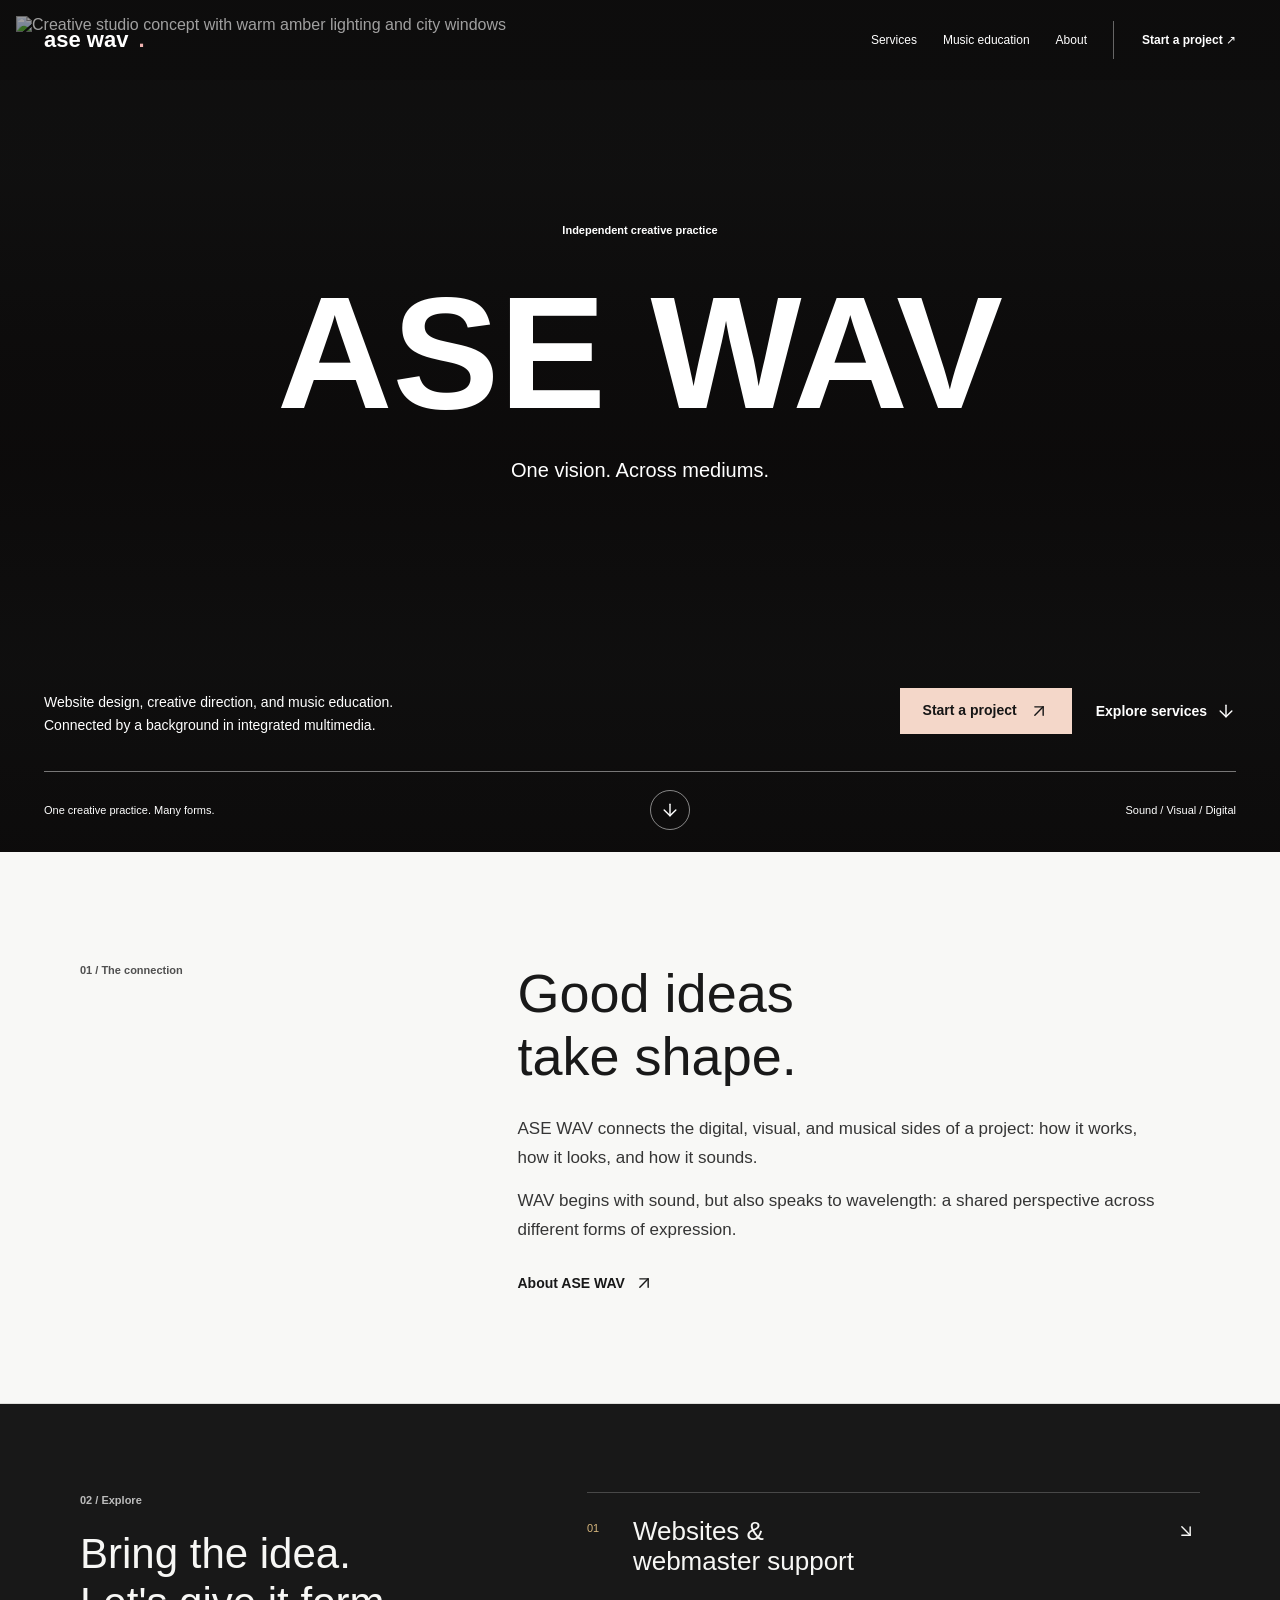
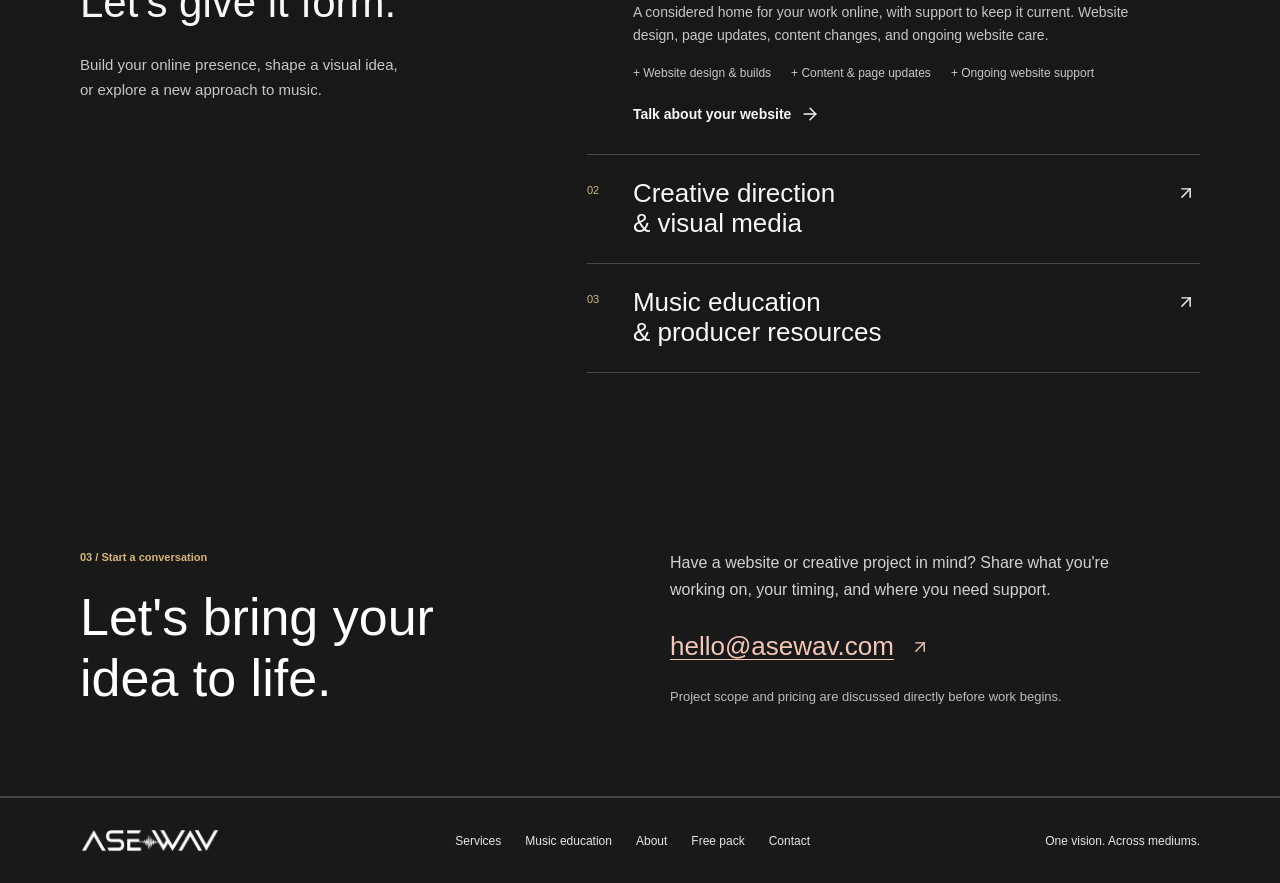
==== commit 58c9ec8c: "Publish approved ASE WAV redesign" ====
--- a/index.html
+++ b/index.html
@@ -3,369 +3,147 @@
   <head>
     <meta charset="utf-8">
     <meta name="viewport" content="width=device-width, initial-scale=1">
-    <title>ASE WAV | Modern R&amp;B Chords for Producers + MIDI</title>
+    <title>ASE WAV | Multimedia Design &amp; Creative Direction</title>
     <meta
       name="description"
-      content="Official ASE WAV site for Modern R&B Chords for Producers, a 124-page harmony guide and 439-file MIDI pack for smoother R&B, neo-soul, trap soul, and gospel-inspired production."
+      content="ASE WAV is a multimedia creative practice: websites and webmaster support, AI-assisted creative direction, music, and producer resources. One vision. Across mediums."
     >
     <meta name="robots" content="index, follow">
     <link rel="canonical" href="https://asewav.com/">
-    <meta property="og:title" content="ASE WAV | Modern R&B Chords for Producers + MIDI">
+    <meta property="og:title" content="ASE WAV | Multimedia Design &amp; Creative Direction">
     <meta
       property="og:description"
-      content="Official ASE WAV site for a 124-page producer handbook and 439-file MIDI pack covering smoother voicings, bass movement, 25 progressions, and 50 chord starters."
+      content="Websites, music, and visual media. Explore a multimedia creative practice and work with ASE WAV."
     >
     <meta property="og:type" content="website">
     <meta property="og:url" content="https://asewav.com/">
-    <meta property="og:image" content="https://asewav.com/assets/book-cover.jpg">
-    <meta property="og:image:width" content="768">
-    <meta property="og:image:height" content="1200">
-    <meta property="og:image:alt" content="Modern R&B Chords for Producers book cover from ASE WAV">
+    <meta property="og:image" content="https://asewav.com/assets/studio-night-v4.jpg">
+    <meta property="og:image:width" content="1536">
+    <meta property="og:image:height" content="1024">
+    <meta property="og:image:alt" content="Warm-lit creative studio overlooking a city at night, an ASE WAV visual concept">
     <meta name="twitter:card" content="summary_large_image">
-    <meta name="twitter:title" content="ASE WAV | Modern R&B Chords for Producers + MIDI">
+    <meta name="twitter:title" content="ASE WAV | Multimedia Design &amp; Creative Direction">
     <meta
       name="twitter:description"
-      content="Official ASE WAV site for a 124-page producer handbook and 439-file MIDI pack for smoother R&B voicings, progressions, and drag-and-drop inspiration."
+      content="One vision. Across mediums. Websites, music, and AI-assisted creative direction by ASE WAV."
     >
-    <meta name="twitter:image" content="https://asewav.com/assets/book-cover.jpg">
+    <meta name="twitter:image" content="https://asewav.com/assets/studio-night-v4.jpg">
     <link rel="preconnect" href="https://assets.mlcdn.com">
     <link rel="preconnect" href="https://groot.mailerlite.com">
     <link rel="stylesheet" href="/styles.css?v=20260920-1">
     <link rel="stylesheet" href="/home-refinement.css?v=20260920-1">
-    <script src="/home-gallery.js?v=20260919-1" defer></script>
+    <link rel="stylesheet" href="/creative-practice.css?v=20261023-2">
+    <link rel="stylesheet" href="/portfolio-draft.css?v=20261024-1">
+    <script src="/practice-router.js?v=20261024-2" defer></script>
 
     <script src="/scripts.js?v=20260916-1" defer></script>
     <script type="application/ld+json">
-      {
-        "@context": "https://schema.org",
-        "@graph": [
-          {
-            "@type": "Organization",
-            "@id": "https://asewav.com/#organization",
-            "name": "ASE WAV",
-            "alternateName": [
-              "AseWav",
-              "Ase Wav"
-            ],
-            "url": "https://asewav.com/",
-            "description": "ASE WAV creates practical R&B harmony resources, MIDI packs, and chord guides for producers.",
-            "logo": "https://asewav.com/assets/asewav-logo.png",
-            "email": "hello@asewav.com"
-          },
-          {
-            "@type": "WebSite",
-            "@id": "https://asewav.com/#website",
-            "url": "https://asewav.com/",
-            "name": "ASE WAV",
-            "alternateName": "AseWav",
-            "description": "The official ASE WAV website for R&B producer resources, MIDI packs, and chord guides.",
-            "inLanguage": "en",
-            "publisher": {
-              "@id": "https://asewav.com/#organization"
-            }
-          },
-          {
-            "@type": "WebPage",
-            "@id": "https://asewav.com/#webpage",
-            "url": "https://asewav.com/",
-            "name": "ASE WAV | Modern R&B Chords for Producers + MIDI",
-            "description": "Official ASE WAV site for Modern R&B Chords for Producers, a 124-page harmony guide and 439-file MIDI pack for smoother R&B, neo-soul, trap soul, and gospel-inspired production.",
-            "dateModified": "2026-09-16",
-            "isPartOf": {
-              "@id": "https://asewav.com/#website"
-            },
-            "about": [
-              {
-                "@id": "https://asewav.com/#organization"
-              },
-              {
-                "@id": "https://asewav.com/#modern-rnb-chords"
-              }
-            ],
-            "mainEntity": {
-              "@id": "https://asewav.com/#modern-rnb-chords"
-            },
-            "primaryImageOfPage": "https://asewav.com/assets/book-cover.jpg"
-          },
-          {
-            "@type": "Product",
-            "@id": "https://asewav.com/#modern-rnb-chords",
-            "name": "Modern R&B Chords for Producers",
-            "description": "A 124-page practical harmony guide and 439-file MIDI pack for R&B, neo-soul, trap soul, and gospel-inspired production.",
-            "brand": {
-              "@id": "https://asewav.com/#organization"
-            },
-            "category": "Music production ebook and MIDI pack",
-            "image": "https://asewav.com/assets/book-cover.jpg",
-            "url": "https://shop.asewav.com/b/modern-rnb-chords-for-producers",
-            "offers": {
-              "@type": "Offer",
-              "url": "https://shop.asewav.com/b/modern-rnb-chords-for-producers",
-              "price": "27",
-              "priceCurrency": "USD",
-              "availability": "https://schema.org/InStock"
-            }
-          },
-          {
-            "@type": "FAQPage",
-            "@id": "https://asewav.com/#faq",
-            "mainEntity": [
-              {
-                "@type": "Question",
-                "name": "What is ASE WAV?",
-                "acceptedAnswer": {
-                  "@type": "Answer",
-                  "text": "ASE WAV is the official site for producer-focused R&B harmony resources, MIDI packs, and chord guides, including Modern R&B Chords for Producers and the free 10 Smooth R&B Progressions + MIDI pack."
-                }
-              },
-              {
-                "@type": "Question",
-                "name": "What is included in Modern R&B Chords for Producers?",
-                "acceptedAnswer": {
-                  "@type": "Answer",
-                  "text": "The full bundle includes a 124-page guide, 439 MIDI files, 25 R&B progressions, and 50 chord starters."
-                }
-              },
-              {
-                "@type": "Question",
-                "name": "Can I try the ASE WAV approach before buying?",
-                "acceptedAnswer": {
-                  "@type": "Answer",
-                  "text": "Yes. The free pack includes 10 Smooth R&B Progressions + MIDI, two PDF guides, bass movement, and producer notes."
-                }
-              },
-              {
-                "@type": "Question",
-                "name": "Do I need sheet music to use the free pack?",
-                "acceptedAnswer": {
-                  "@type": "Answer",
-                  "text": "No. The free pack is built for producers and includes MIDI files plus practical PDF guidance."
-                }
-              }
-            ]
-          }
-        ]
+{
+  "@context": "https://schema.org",
+  "@graph": [
+    {
+      "@type": "Organization",
+      "@id": "https://asewav.com/#organization",
+      "name": "ASE WAV",
+      "alternateName": [
+        "AseWav",
+        "Ase Wav"
+      ],
+      "url": "https://asewav.com/",
+      "description": "ASE WAV is a multimedia creative practice across websites, webmaster support, AI-assisted creative direction, music, and producer resources.",
+      "logo": "https://asewav.com/assets/asewav-logo.png",
+      "email": "hello@asewav.com"
+    },
+    {
+      "@type": "WebSite",
+      "@id": "https://asewav.com/#website",
+      "url": "https://asewav.com/",
+      "name": "ASE WAV",
+      "alternateName": "AseWav",
+      "description": "The official ASE WAV website for multimedia design, creative direction, and music resources.",
+      "inLanguage": "en",
+      "publisher": {
+        "@id": "https://asewav.com/#organization"
       }
-    </script>
+    },
+    {
+      "@type": "WebPage",
+      "@id": "https://asewav.com/#webpage",
+      "url": "https://asewav.com/",
+      "name": "ASE WAV | Multimedia Design & Creative Direction",
+      "description": "Websites, music, and visual media by ASE WAV. Explore the ASE WAV creative practice, services, and producer resources.",
+      "dateModified": "2026-10-27",
+      "isPartOf": {
+        "@id": "https://asewav.com/#website"
+      },
+      "about": [
+        {
+          "@id": "https://asewav.com/#organization"
+        }
+      ],
+      "mainEntity": {
+        "@id": "https://asewav.com/#organization"
+      },
+      "primaryImageOfPage": "https://asewav.com/assets/studio-night-v4.jpg"
+    }
+  ]
+}
+</script>
   </head>
-  <body>
+  <body class="portfolio-draft studio-only">
     <a class="skip-link" href="#top">Skip to content</a>
     <header class="site-header" aria-label="Site header">
-      <a class="brand-mark" href="/" aria-label="ASE WAV home"><img src="/assets/asewav-wordmark.png" width="1163" height="208" alt="ASE WAV"></a>
+      <a class="brand-mark" href="/" aria-label="ASE WAV home">ase wav<span class="brand-period" aria-hidden="true">.</span></a>
       <button class="nav-toggle" type="button" aria-label="Open navigation" aria-expanded="false" aria-controls="site-navigation" title="Menu">
         <svg class="icon menu-icon" aria-hidden="true"><use href="/assets/icons.svg#menu"/></svg>
         <svg class="icon close-icon" aria-hidden="true"><use href="/assets/icons.svg#x"/></svg>
       </button>
       <nav id="site-navigation" class="site-nav" aria-label="Main navigation">
-        <a href="/#book">Products</a>
-        <a href="/#listen">Listen</a>
-        <a href="/#guides">Guides</a>
+        <a href="/#services">Services</a>
+        <a href="/music-education/">Music education</a>
         <a href="/about/">About</a>
-        <a class="nav-cta" href="/free/">Get the free pack <span aria-hidden="true">&#8594;</span></a>
+        <a class="nav-cta" href="/#contact">Start a project <span aria-hidden="true">&#8599;</span></a>
       </nav>
     </header>
-    <p class="announcement">New from ASE WAV: Tonnetz Chart for Producers. <a href="/tonnetz-chart-for-producers/">Explore the ebook <span aria-hidden="true">&#8594;</span></a></p>
     <main id="top">
-      <section class="home-hero" aria-labelledby="hero-title">
-        <div class="hero-copy">
-          <h1 id="hero-title"><span class="hero-name">Modern R&amp;B Chords</span><span class="hero-audience">for Producers</span></h1>
-          <p class="hero-lede">A new way to your next chord.</p>
-          <div class="hero-actions">
-            <a class="button" href="https://shop.asewav.com/b/modern-rnb-chords-for-producers">Get the bundle - $27</a>
-            <a class="text-link" href="#listen">Hear the progressions <svg class="icon" aria-hidden="true"><use href="/assets/icons.svg#arrow-down"/></svg></a>
-          </div>
+      <section class="practice-hero" aria-labelledby="hero-title">
+        <div class="practice-mosaic">
+          <div class="mosaic-studio"><img src="/assets/hero-studio-preserved.jpg" width="1536" height="1024" alt="Creative studio concept with warm amber lighting and city windows" fetchpriority="high"></div>
+          <div class="mosaic-companion mosaic-abstract" role="img" aria-label="Abstract blush, ivory, apricot, charcoal, and gold artwork"></div>
         </div>
-        <div class="hero-gallery" role="region" aria-roledescription="carousel" aria-label="Inside Modern R&amp;B Chords" data-gallery>
-          <div class="gallery-window">
-            <div class="gallery-track">
-              <div class="gallery-slide gallery-cover" role="group" aria-roledescription="slide" aria-label="1 of 3: The ebook and MIDI bundle">
-                <p class="gallery-note"><span>The guide</span><strong>Understand<br>the harmony.</strong><small>124 pages. Built for producers.</small></p>
-                <img src="/assets/previews/book-cutout-v2.webp" alt="Modern R&amp;B Chords for Producers ebook cover" fetchpriority="high" width="628" height="900">
-                <p class="gallery-note"><span>The MIDI</span><strong>Make it<br>your own.</strong><small>439 files. Your next starting point.</small></p>
-              </div>
-              <div class="gallery-slide gallery-spread" role="group" aria-roledescription="slide" aria-label="2 of 3: Harmony and piano grips" aria-hidden="true" inert>
-                <a href="/assets/sample-formula.png" data-preview aria-label="Enlarge the harmony formula sample"><img src="/assets/previews/sample-formula.webp" width="640" height="1000" alt="The modern R&amp;B harmony formula sample page"></a>
-                <a href="/assets/sample-piano-grips.png" data-preview aria-label="Enlarge the piano grips sample"><img src="/assets/previews/sample-piano-grips.webp" width="640" height="1000" alt="Playable piano grips sample page"></a>
-              </div>
-              <div class="gallery-slide gallery-spread" role="group" aria-roledescription="slide" aria-label="3 of 3: Contents and circle of fifths" aria-hidden="true" inert>
-                <a href="/assets/sample-contents.png" data-preview aria-label="Enlarge the table of contents"><img src="/assets/previews/sample-contents.webp" width="640" height="1000" alt="Modern R&amp;B Chords table of contents"></a>
-                <a href="/assets/sample-circle-of-fifths.png" data-preview aria-label="Enlarge the circle of fifths sample"><img src="/assets/previews/sample-circle-of-fifths.webp" width="640" height="1000" alt="Circle of fifths sample page"></a>
-              </div>
-            </div>
-          </div>
-          <div class="gallery-bar" hidden>
-            <p class="gallery-caption"><span data-gallery-count>01 / 03</span><span data-gallery-caption>The ebook + MIDI collection</span></p>
-            <div class="gallery-controls">
-              <button type="button" data-gallery-prev aria-label="Previous product image" title="Previous image"><svg class="icon gallery-back" aria-hidden="true"><use href="/assets/icons.svg#arrow-right"/></svg></button>
-              <button type="button" data-gallery-toggle aria-label="Pause slideshow" title="Pause slideshow"><svg class="icon" aria-hidden="true"><use href="/assets/icons.svg#pause"/></svg></button>
-              <button type="button" data-gallery-next aria-label="Next product image" title="Next image"><svg class="icon" aria-hidden="true"><use href="/assets/icons.svg#arrow-right"/></svg></button>
-            </div>
-          </div>
-          <span class="gallery-status" aria-live="polite" aria-atomic="true"></span>
+        <div class="practice-hero-copy">
+          <p class="practice-kicker">Independent creative practice</p>
+          <h1 id="hero-title">ASE WAV</h1>
+          <p class="hero-statement">One vision. Across mediums.</p>
+          <p class="practice-hero-intro">Website design, creative direction, and music education. Connected by a background in integrated multimedia.</p>
+          <div class="practice-actions"><a class="button" href="#contact">Start a project <svg class="icon" aria-hidden="true"><use href="/assets/icons.svg#arrow-up-right"/></svg></a><a class="text-link" href="#services">Explore services <svg class="icon" aria-hidden="true"><use href="/assets/icons.svg#arrow-down"/></svg></a></div>
+        </div>
+        <div class="hero-colophon"><span>One creative practice. Many forms.</span><a href="#practice" aria-label="Discover the ASE WAV practice" title="Discover the practice"><svg class="icon" aria-hidden="true"><use href="/assets/icons.svg#arrow-down"/></svg></a><span>Sound / Visual / Digital</span></div>
+      </section>
+      <section id="practice" class="practice-intro section" aria-labelledby="practice-title">
+        <p class="practice-kicker">01 / The connection</p>
+        <div><h2 id="practice-title">Good ideas<br>take shape.</h2><p>ASE WAV connects the digital, visual, and musical sides of a project: how it works, how it looks, and how it sounds.</p><p>WAV begins with sound, but also speaks to wavelength: a shared perspective across different forms of expression.</p><a class="text-link" href="/about/">About ASE WAV <svg class="icon" aria-hidden="true"><use href="/assets/icons.svg#arrow-up-right"/></svg></a></div>
+      </section>
+      <section id="services" class="practice-services section" aria-labelledby="services-title">
+        <div class="practice-section-heading"><p class="practice-kicker">02 / Explore</p><h2 id="services-title">Bring the idea.<br>Let's give it form.</h2><p>Build your online presence, shape a visual idea, or explore a new approach to music.</p></div>
+        <div class="service-list">
+          <details open><summary><span class="service-number">01</span><h3>Websites &amp;<br>webmaster support</h3><svg class="icon" aria-hidden="true"><use href="/assets/icons.svg#arrow-up-right"/></svg></summary><div class="service-detail"><p>A considered home for your work online, with support to keep it current. Website design, page updates, content changes, and ongoing website care.</p><ul><li>Website design &amp; builds</li><li>Content &amp; page updates</li><li>Ongoing website support</li></ul><a class="text-link" href="mailto:hello@asewav.com?subject=Website%20project%20enquiry">Talk about your website <svg class="icon" aria-hidden="true"><use href="/assets/icons.svg#arrow-right"/></svg></a></div></details>
+          <details><summary><span class="service-number">02</span><h3>Creative direction<br>&amp; visual media</h3><svg class="icon" aria-hidden="true"><use href="/assets/icons.svg#arrow-up-right"/></svg></summary><div class="service-detail"><p>Find a visual direction for your project through concept development, digital imagery, and art direction, with AI supporting the exploration of ideas.</p><ul><li>Visual concepts &amp; art direction</li><li>AI-assisted image exploration</li><li>Digital content &amp; campaign direction</li></ul><a class="text-link" href="mailto:hello@asewav.com?subject=Creative%20direction%20enquiry">Explore your idea <svg class="icon" aria-hidden="true"><use href="/assets/icons.svg#arrow-right"/></svg></a></div></details>
+          <details><summary><span class="service-number">03</span><h3>Music education<br>&amp; producer resources</h3><svg class="icon" aria-hidden="true"><use href="/assets/icons.svg#arrow-up-right"/></svg></summary><div class="service-detail"><p>Explore harmony through practical ebooks, MIDI progressions, and visual music-theory tools made for producers.</p><ul><li>Harmony guides</li><li>MIDI progressions &amp; chord starters</li><li>Visual music-theory resources</li></ul><a class="text-link" href="/music-education/">Explore the collection <svg class="icon" aria-hidden="true"><use href="/assets/icons.svg#arrow-right"/></svg></a></div></details>
         </div>
       </section>
-      <section class="facts-band" aria-label="Modern R&B bundle contents">
-        <div><strong>124</strong><span>page ebook</span></div>
-        <div><strong>439</strong><span>MIDI files</span></div>
-        <div><strong>25</strong><span>progressions</span></div>
-        <div><strong>50</strong><span>chord starters</span></div>
-      </section>
-      <section id="listen" class="section soft-section" aria-labelledby="listen-title">
-        <div class="listen-heading">
-          <div><p class="eyebrow">Press play / Explore the harmony</p><h2 id="listen-title">Hear where the chords can go.</h2></div>
-          <p>Two audio examples of the voicing, color, and movement explored in Modern R&amp;B Chords for Producers.</p>
-        </div>
-        <div class="player-list">
-          <article class="audio-player" data-player>
-            <div class="track-number" aria-hidden="true">01</div>
-            <div class="track-main">
-              <div class="track-copy">
-                <div>
-                  <p class="track-label">Audio sample</p>
-                  <h3>Neo-Soul Progression I</h3>
-                </div>
-                <span class="track-duration" data-duration>0:25</span>
-              </div>
-              <div class="waveform" data-waveform aria-hidden="true"></div>
-              <div class="player-controls">
-                <button class="play-button" type="button" data-play aria-label="Play Neo-Soul Progression I">
-                  <svg class="icon play-icon" aria-hidden="true"><use href="/assets/icons.svg#play"/></svg><svg class="icon pause-icon" aria-hidden="true"><use href="/assets/icons.svg#pause"/></svg>
-                </button>
-                <span class="time-readout" data-current>0:00</span>
-                <input class="seek-control" data-seek type="range" min="0" max="1000" value="0" aria-label="Seek Neo-Soul Progression I">
-              </div>
-            </div>
-            <audio preload="metadata">
-              <source src="/assets/audio/sample-1-neo-soul.wav" type="audio/wav">
-            </audio>
-          </article>
-
-          <article class="audio-player" data-player>
-            <div class="track-number" aria-hidden="true">02</div>
-            <div class="track-main">
-              <div class="track-copy">
-                <div>
-                  <p class="track-label">Audio sample</p>
-                  <h3>Neo-Soul Progression II</h3>
-                </div>
-                <span class="track-duration" data-duration>0:47</span>
-              </div>
-              <div class="waveform" data-waveform aria-hidden="true"></div>
-              <div class="player-controls">
-                <button class="play-button" type="button" data-play aria-label="Play Neo-Soul Progression II">
-                  <svg class="icon play-icon" aria-hidden="true"><use href="/assets/icons.svg#play"/></svg><svg class="icon pause-icon" aria-hidden="true"><use href="/assets/icons.svg#pause"/></svg>
-                </button>
-                <span class="time-readout" data-current>0:00</span>
-                <input class="seek-control" data-seek type="range" min="0" max="1000" value="0" aria-label="Seek Neo-Soul Progression II">
-              </div>
-            </div>
-            <audio preload="metadata">
-              <source src="/assets/audio/sample-2-neo-soul.wav" type="audio/wav">
-            </audio>
-          </article>
-        </div>
-      </section>
-      <section id="book" class="section" aria-labelledby="products-title">
-        <div class="section-heading">
-          <div><p class="eyebrow">The collection</p><h2 id="products-title">Two ways to build your harmony.</h2></div>
-          <p>Build with the ebook and MIDI bundle, or explore chord relationships with the visual Tonnetz guide.</p>
-        </div>
-        <div class="products-grid">
-          <article id="buy" class="product-item">
-            <a class="product-art product-art-spread" href="/assets/sample-piano-grips.png" data-preview aria-label="Preview the piano grips page from Modern R&B Chords for Producers">
-              <img src="/assets/previews/book-cutout-v2.webp" alt="Modern R&amp;B Chords for Producers ebook cover" loading="lazy" width="628" height="900">
-              <img class="product-page" src="/assets/previews/sample-piano-grips.webp" alt="Inside the ebook: basic and seventh chord piano grips" loading="lazy" width="640" height="1000">
-            </a>
-            <div class="product-meta"><span>Ebook + MIDI bundle</span><span>$27</span></div>
-            <h3>Modern R&amp;B Chords<br>for Producers</h3>
-            <p>For learning and building in your DAW. Explore chord color, voice leading, and bass movement with 25 progressions, 50 chord starters, and 439 MIDI files.</p>
-            <div class="product-links">
-              <a class="button" href="https://shop.asewav.com/b/modern-rnb-chords-for-producers">Get the bundle</a>
-              <a class="text-link" href="#inside">Look inside <svg class="icon" aria-hidden="true"><use href="/assets/icons.svg#arrow-right"/></svg></a>
-            </div>
-          </article>
-          <article id="tonnetz" class="product-item">
-            <a class="product-art product-art-spread" href="/assets/tonnetz/triad-atlas.png" data-preview aria-label="Preview the Tonnetz triad atlas page">
-              <img src="/assets/tonnetz/cover.png" width="1280" height="2000" alt="ASE WAV Tonnetz Chart for Producers ebook cover" loading="lazy">
-              <img class="product-page" src="/assets/tonnetz/triad-atlas.png" alt="Inside the Tonnetz ebook: triad atlas reference page" loading="lazy">
-            </a>
-            <div class="product-meta"><span>37-page PDF ebook</span><span>$9.99</span></div>
-            <h3>Tonnetz Chart<br>for Producers</h3>
-            <p>For finding your next chord visually. Explore 12 movement patterns and all 24 major and minor triads. A standalone PDF with practice pages; no MIDI or audio included.</p>
-            <div class="product-links">
-              <a class="button" href="/tonnetz-chart-for-producers/">Explore the ebook</a>
-              <a class="text-link" href="https://shop.asewav.com/buy?cart_links%5B0%5D=xvIMk&amp;qty%5BxvIMk%5D=1&amp;s=1&amp;cart_links%5B%5D=xvIMk">Buy - $9.99 <svg class="icon" aria-hidden="true"><use href="/assets/icons.svg#arrow-up-right"/></svg></a>
-            </div>
-          </article>
-        </div>
-      </section>
-      <section id="inside" class="section" aria-labelledby="inside-title">
-        <div class="section-heading">
-          <div><p class="eyebrow">Inside Modern R&amp;B Chords</p><h2 id="inside-title">From the page to your session.</h2></div>
-          <p>A 124-page guide to chord color, voice leading, bass movement, and putting it all together in your DAW.</p>
-        </div>
-        <div class="sample-page-grid">
-          <figure><a class="page-preview-link" href="/assets/sample-contents.png" data-preview><img src="/assets/previews/sample-contents.webp" alt="Contents page from Modern R&amp;B Chords for Producers" loading="lazy" width="640" height="1000"></a><figcaption>01 / Your learning path</figcaption></figure>
-          <figure><a class="page-preview-link" href="/assets/sample-formula.png" data-preview><img src="/assets/previews/sample-formula.webp" alt="The formula behind modern R&amp;B harmony" loading="lazy" width="640" height="1000"></a><figcaption>02 / A repeatable formula</figcaption></figure>
-          <figure><a class="page-preview-link" href="/assets/sample-piano-grips.png" data-preview><img src="/assets/previews/sample-piano-grips.webp" alt="Basic and seventh chord piano grips" loading="lazy" width="640" height="1000"></a><figcaption>03 / Playable piano grips</figcaption></figure>
-          <figure><a class="page-preview-link" href="/assets/sample-circle-of-fifths.png" data-preview><img src="/assets/previews/sample-circle-of-fifths.webp" alt="Circle of Fifths producer reference page" loading="lazy" width="640" height="1000"></a><figcaption>04 / A reference to keep close</figcaption></figure>
-        </div>
-      </section>
-      <section id="sample" class="section sample-section" aria-labelledby="sample-title">
-        <div class="sample-copy">
-          <p class="eyebrow">Your first session is on us</p>
-          <h2 id="sample-title">10 smooth progressions.<br>A fresh starting point.</h2>
-          <p>Get the free R&amp;B chord pack: 10 MIDI files, two PDF guides, bass movement, and producer notes. No sheet-music reading required.</p>
-          <p><a class="text-link" href="/free/">Explore the free pack <svg class="icon" aria-hidden="true"><use href="/assets/icons.svg#arrow-right"/></svg></a></p>
-        </div>
-        <form class="signup-form" action="https://assets.mailerlite.com/jsonp/2494362/forms/192314599900448052/subscribe" method="post" target="_blank">
-          <input type="hidden" name="ml-submit" value="1">
-          <input type="hidden" name="anticsrf" value="true">
-          <input type="hidden" name="fields[source]" value="free-pack">
-          <label>Name (optional)<input type="text" name="fields[name]" autocomplete="given-name"></label>
-          <label>Email address<input type="email" name="fields[email]" autocomplete="email" required></label>
-          <button class="button" type="submit">Send me the free pack <svg class="icon" aria-hidden="true"><use href="/assets/icons.svg#arrow-right"/></svg></button>
-          <p class="privacy-note">Includes ASE WAV email updates. Unsubscribe anytime.</p>
-        </form>
-      </section>
-      <section id="guides" class="section" aria-labelledby="guides-title">
-        <div class="section-heading"><div><p class="eyebrow">The producer's reference</p><h2 id="guides-title">Keep exploring.</h2></div></div>
-        <div class="guide-link-grid">
-          <a href="/rnb-chord-progressions/"><div><h3>R&amp;B chord progressions</h3><p>Chord color, voice leading, and movement that connects.</p></div><svg class="icon" aria-hidden="true"><use href="/assets/icons.svg#arrow-up-right"/></svg></a>
-          <a href="/neo-soul-chord-progressions/"><div><h3>Neo-soul chord progressions</h3><p>Richer extensions and smoother changes for soulful records.</p></div><svg class="icon" aria-hidden="true"><use href="/assets/icons.svg#arrow-up-right"/></svg></a>
-          <a href="/free-rnb-midi-chord-pack/"><div><h3>Free R&amp;B MIDI chord pack</h3><p>What's inside, how the MIDI works, and where to start.</p></div><svg class="icon" aria-hidden="true"><use href="/assets/icons.svg#arrow-up-right"/></svg></a>
-        </div>
-      </section>
-      <section id="faq" class="section faq-section" aria-labelledby="faq-title">
-        <div><h2 id="faq-title">Frequently asked questions</h2></div>
-        <div class="faq-list">
-<details><summary>What is ASE WAV?</summary><p>ASE WAV is the official site for producer-focused R&amp;B harmony resources, MIDI packs, and chord guides, including Modern R&amp;B Chords for Producers and the free 10 Smooth R&amp;B Progressions + MIDI pack.</p></details>
-<details><summary>What is included in Modern R&amp;B Chords for Producers?</summary><p>The full bundle includes a 124-page guide, 439 MIDI files, 25 R&amp;B progressions, and 50 chord starters.</p></details>
-<details><summary>Can I try the ASE WAV approach before buying?</summary><p>Yes. The free pack includes 10 Smooth R&amp;B Progressions + MIDI, two PDF guides, bass movement, and producer notes.</p></details>
-<details><summary>Do I need sheet music to use the free pack?</summary><p>No. The free pack is built for producers and includes MIDI files plus practical PDF guidance.</p></details>
-</div>
-      </section>
-      <section id="updates" class="section updates-section" aria-labelledby="updates-title">
-        <div><h2 id="updates-title">Stay in the loop.</h2><p>New producer resources and releases from ASE WAV.</p></div>
-        <form class="signup-form" action="https://assets.mailerlite.com/jsonp/2494362/forms/192314900700202888/subscribe" method="post" target="_blank">
-          <input type="hidden" name="ml-submit" value="1">
-          <input type="hidden" name="anticsrf" value="true">
-          <input type="hidden" name="fields[source]" value="general-updates">
-          <div class="signup-inline"><label>Email address<input type="email" name="fields[email]" autocomplete="email" required></label><button class="button button-secondary" type="submit">Subscribe</button></div>
-          <p class="privacy-note">Unsubscribe anytime.</p>
-        </form>
-      </section>
+      <section id="contact" class="practice-contact section" aria-labelledby="contact-title"><div><p class="practice-kicker">03 / Start a conversation</p><h2 id="contact-title">Let's bring your<br>idea to life.</h2></div><div><p>Have a website or creative project in mind? Share what you're working on, your timing, and where you need support.</p><a class="contact-email" href="mailto:hello@asewav.com?subject=New%20project%20enquiry">hello@asewav.com <svg class="icon" aria-hidden="true"><use href="/assets/icons.svg#arrow-up-right"/></svg></a><p class="contact-note">Project scope and pricing are discussed directly before work begins.</p></div></section>
     </main>
     <footer id="about" class="site-footer">
-      <a class="footer-brand" href="/">ASE WAV</a>
+      <a class="footer-brand" href="/" aria-label="ASE WAV home"><img src="/assets/asewav-wordmark.png" width="1163" height="208" alt="ASE WAV creative practice"></a>
       <nav aria-label="Footer navigation">
-        <a href="/tonnetz-chart-for-producers/">Tonnetz ebook</a>
-        <a href="/rnb-chord-progressions/">R&amp;B guide</a>
-        <a href="/neo-soul-chord-progressions/">Neo-soul guide</a>
-        <a href="/free-rnb-midi-chord-pack/">Free MIDI guide</a>
+        <a href="/#services">Services</a>
+        <a href="/music-education/">Music education</a>
+        <a href="/about/">About</a>
+        <a href="/free/">Free pack</a>
         <a href="mailto:hello@asewav.com">Contact</a>
       </nav>
-      <span>Music theory for producers.</span>
+      <span>One vision. Across mediums.</span>
     </footer>
   </body>
 </html>
--- a/creative-practice.css
+++ b/creative-practice.css
@@ -0,0 +1,86 @@
+:root { --signal: #242424; --practice-paper: #f1f1ef; --practice-silver: #dededb; --gold: #505050; }
+.practice-kicker { color: #383d38; font-size: 11px; font-weight: 550; line-height: 1.5; margin-bottom: 22px; }
+.practice-hero { position: relative; isolation: isolate; overflow: hidden; min-height: 680px; height: min(80svh, 820px); background: #e4e6e3; }
+.signal-art { position: absolute; z-index: -1; inset: 0; width: 100%; height: 100%; object-fit: cover; object-position: center 58%; }
+.practice-hero-copy { padding: 44px var(--page-x) 110px; position: relative; max-width: 1500px; }
+.practice-hero h1 { font-size: 110px; font-weight: 650; line-height: .98; max-width: 800px; text-wrap: initial; }
+.practice-hero h1 span { display: block; font-size: 44px; line-height: 1.08; font-weight: 450; margin-top: 18px; }
+.practice-hero-intro { color: #292c29; font-size: 15px; line-height: 1.6; margin-top: 20px; max-width: 390px; }
+.practice-actions { display: flex; align-items: center; flex-wrap: wrap; gap: 24px; margin-top: 22px; }
+.practice-actions .button { border-radius: 0; }
+.hero-colophon { position: absolute; left: var(--page-x); right: var(--page-x); bottom: 20px; display: flex; align-items: center; justify-content: space-between; gap: 16px; font-size: 11px; color: #222; }
+.hero-colophon a { width: 40px; height: 40px; display: grid; place-items: center; border: 1px solid #484d48; border-radius: 50%; }
+.practice-intro { display: grid; grid-template-columns: .7fr 1.3fr; gap: 70px; background: #fff; border-bottom: 1px solid #dededb; }
+.practice-intro h2 { font-size: 46px; font-weight: 500; margin-bottom: 28px; }
+.practice-intro p:not(.practice-kicker) { max-width: 650px; color: #30352b; font-size: 17px; }
+.practice-intro .text-link { margin-top: 28px; }
+.practice-services { display: grid; grid-template-columns: .85fr 1.25fr; gap: 90px; background: var(--practice-paper); }
+.practice-section-heading h2 { font-size: 42px; font-weight: 500; }
+.practice-section-heading > p:last-child { font-size: 15px; max-width: 330px; margin-top: 24px; }
+.service-list details { border-top: 1px solid #c8cbc5; }
+.service-list details:last-child { border-bottom: 1px solid #c8cbc5; }
+.service-list summary { display: grid; grid-template-columns: 30px 1fr 24px; gap: 16px; align-items: start; list-style: none; cursor: pointer; padding: 24px 0; }
+.service-list summary::-webkit-details-marker { display: none; }
+.service-list summary h3 { font-size: 26px; font-weight: 500; line-height: 1.15; }
+.service-number { font-size: 11px; color: #666; padding-top: 5px; }
+.service-list summary > .icon { margin-top: 4px; transition: transform 160ms ease; }
+.service-list details[open] summary > .icon { transform: rotate(90deg); }
+.service-detail { padding: 0 24px 30px 46px; }
+.service-detail p { font-size: 14px; }
+.service-detail ul { display: flex; flex-wrap: wrap; gap: 7px 20px; list-style: none; padding: 0; margin: 18px 0 24px; color: #444b44; font-size: 12px; }
+.service-detail li::before { content: '+ '; color: var(--signal); }
+.migration-offer { margin-top: 28px; padding-top: 20px; border-top: 1px solid #d9dcd5; }
+.migration-offer .offer-heading { display: flex; flex-wrap: wrap; gap: 10px 28px; justify-content: space-between; color: #191919; font-weight: 600; margin-bottom: 8px; }
+.migration-offer .offer-price { font-variant-numeric: tabular-nums; }
+.migration-offer .text-link { margin-top: 14px; }
+.music-showcase { padding-top: 52px; border-top: 1px solid #dde0d8; }
+.music-showcase h2 { font-size: 38px; font-weight: 500; }
+.music-showcase .practice-kicker { margin-bottom: 14px; }
+.music-showcase .gallery-slide { height: 350px; }
+.music-showcase .gallery-cover > img { width: 240px; }
+#book .eyebrow, #inside .eyebrow, #guides .eyebrow, #listen .eyebrow, #sample .eyebrow { color: #4d574c; }
+.practice-contact { background: #181818; color: #fff; display: grid; grid-template-columns: 1fr 1fr; gap: 60px; }
+.practice-contact .practice-kicker { color: #c5c5c5; }
+.practice-contact h2 { font-size: 52px; font-weight: 450; }
+.practice-contact p { color: #d2d2d2; max-width: 480px; }
+.contact-email { display: inline-flex; align-items: center; gap: 16px; color: #ffffff; font-size: 26px; margin-top: 28px; text-decoration-thickness: 1px; overflow-wrap: anywhere; }
+.practice-contact .contact-note { font-size: 13px; margin-top: 24px; color: #bcbcbc; }
+.practice-kicker, #book .eyebrow, #inside .eyebrow, #guides .eyebrow, #listen .eyebrow, #sample .eyebrow { color: #505050; }
+.practice-intro p:not(.practice-kicker), .practice-hero-intro { color: #353535; }
+.practice-hero, .music-showcase { background: #e5e5e3; }
+#listen { background: #f0f0ef; }
+#listen .track-number { color: #555; }
+#book .product-art-spread, #book .product-item:nth-child(2) .product-art { background: #efefed; }
+.service-detail ul { color: #4b4b4b; }
+.hero-colophon a { border-color: #555; }
+.gallery-controls button:focus-visible, :focus-visible { outline-color: #555; }
+.site-footer .footer-brand img { width: 140px; height: 25px; object-fit: contain; filter: brightness(0); }
+@media (min-width: 1700px) { .practice-hero-copy { max-width: none; } .signal-art { object-position: center 65%; } }
+@media (min-width: 701px) and (max-width: 1000px) { .practice-services { gap: 40px; grid-template-columns: .9fr 1.1fr; } .practice-hero h1 { font-size: 86px; } .practice-hero h1 span { font-size: 38px; } }
+@media (max-width: 700px) {
+  .practice-hero { height: 690px; min-height: 0; }
+  .practice-hero-copy { padding: 30px 24px 80px; }
+  .practice-hero .practice-kicker { font-size: 10px; margin-bottom: 20px; }
+  .practice-hero h1 { font-size: 70px; }
+  .practice-hero h1 span { font-size: 34px; line-height: 1.08; margin-top: 14px; }
+  .practice-hero-intro { font-size: 14px; margin-top: 16px; }
+  .practice-actions { gap: 18px; margin-top: 18px; }
+  .practice-actions .button, .practice-actions .text-link { font-size: 12px; }
+  .signal-art { inset: auto; width: 900px; max-width: none; height: 600px; bottom: -18px; left: 50%; transform: translateX(-61%); object-fit: cover; }
+  .hero-colophon { left: 24px; right: 24px; bottom: 16px; font-size: 10px; }
+  .hero-colophon > span:last-child { display: none; }
+  .practice-intro, .practice-services, .practice-contact { grid-template-columns: 1fr; gap: 28px; }
+  .practice-intro h2 { font-size: 34px; }
+  .practice-intro p:not(.practice-kicker) { font-size: 16px; }
+  .practice-section-heading h2 { font-size: 36px; }
+  .service-list summary { gap: 10px; grid-template-columns: 24px 1fr 20px; }
+  .service-list summary h3 { font-size: 23px; }
+  .service-detail { padding-left: 34px; padding-right: 0; }
+  .music-showcase h2 { font-size: 30px; }
+  .music-showcase .gallery-slide { height: 280px; }
+  .music-showcase .gallery-cover > img { width: 200px; }
+  .practice-contact h2 { font-size: 40px; }
+  .contact-email { font-size: 22px; }
+}
+@media (max-width: 380px) { .practice-hero h1 { font-size: 58px; } .practice-hero h1 span { font-size: 29px; } .practice-hero { height: 630px; } .signal-art { width: 800px; height: 533px; } .practice-actions { gap: 12px; } .practice-actions .button { padding-inline: 14px; } }
+@media (prefers-reduced-motion: reduce) { .service-list summary > .icon { transition: none; } }
--- a/portfolio-draft.css
+++ b/portfolio-draft.css
@@ -0,0 +1,86 @@
+/* Local portfolio direction, inspired by the owner's visual references. */
+.portfolio-draft { background: #f8f8f6; --gold: #595959; }
+.portfolio-draft .site-header { position: absolute; inset: 0 0 auto; height: 80px; background: #00000029; color: white; border: 0; padding-inline: 44px; gap: 32px; }
+.portfolio-draft .brand-mark { font-size: 22px; font-weight: 550; }
+.brand-period { color: #efb2b0; }
+.portfolio-draft .site-nav { gap: 26px; font-size: 12px; }
+.portfolio-draft .site-nav a:hover { color: #fff; text-decoration: underline; }
+.portfolio-draft .site-nav .nav-cta { border-color: #ffffff5e; }
+.portfolio-draft .nav-toggle { color: white; }
+.portfolio-draft .practice-hero { height: calc(100svh - 48px); min-height: 640px; max-height: 960px; color: #fff; background: #151515; }
+.portfolio-draft .signal-art { inset: 0; width: 100%; height: 100%; max-width: 100%; transform: none; object-fit: cover; object-position: center; }
+.portfolio-draft .practice-hero::after { content: ''; position: absolute; inset: 0; z-index: -1; pointer-events: none; background: linear-gradient(180deg, rgb(10 8 8 / 28%) 0%, rgb(10 8 8 / 18%) 20%, rgb(10 8 8 / 62%) 43%, rgb(10 8 8 / 70%) 54%, rgb(10 8 8 / 26%) 78%, rgb(10 8 8 / 62%) 100%); }
+.practice-mosaic { position: absolute; inset: 0; z-index: -2; display: grid; grid-template-columns: repeat(2,minmax(0,1fr)); grid-template-rows: minmax(0,1fr); gap: 16px; padding: 16px; background: #111; }
+.practice-mosaic > div { min-width: 0; overflow: hidden; }
+.mosaic-studio { grid-column: auto; grid-row: auto; }
+.mosaic-studio img { width: 100%; height: 100%; object-fit: cover; object-position: center 45%; }
+.mosaic-companion { background-image: url('/assets/warm-companion-tiles.jpg'); background-size: auto 200%; background-repeat: no-repeat; }
+.studio-only .practice-mosaic { grid-template-columns: minmax(0,1fr); grid-template-rows: minmax(0,1fr); }
+.studio-only .mosaic-abstract { display: none; }
+.mosaic-abstract { background-position: left bottom; }
+.portfolio-draft .practice-hero-copy { position: relative; height: 100%; max-width: none; padding: 0; }
+.portfolio-draft .practice-hero .practice-kicker { position: absolute; top: 26%; width: 100%; padding-inline: 24px; margin: 0; text-align: center; color: #fff; font-size: 11px; }
+.portfolio-draft .practice-hero h1 { position: absolute; top: 32%; left: 24px; right: 24px; max-width: none; text-align: center; font-size: 160px; font-weight: 550; line-height: 1; }
+.hero-statement { position: absolute; top: calc(32% + 180px); left: 24px; right: 24px; color: #fff; font-size: 20px; text-align: center; }
+.portfolio-draft .practice-hero-intro { position: absolute; left: 44px; bottom: 116px; max-width: 360px; color: #fff; font-size: 14px; line-height: 1.6; margin: 0; }
+.portfolio-draft .practice-actions { position: absolute; right: 44px; bottom: 118px; margin: 0; gap: 24px; }
+.portfolio-draft .practice-actions .button { color: #161616; background: #f4d7c9; border-color: #f4d7c9; border-radius: 0; }
+.portfolio-draft .practice-actions .button:hover { background: #edc2ad; }
+.portfolio-draft .practice-actions .text-link { color: white; }
+.portfolio-draft .hero-colophon { left: 44px; right: 44px; bottom: 22px; color: #fff; padding-top: 18px; border-top: 1px solid #ffffff70; }
+.portfolio-draft .hero-colophon a { color: white; border-color: #ffffff80; }
+.portfolio-draft .practice-intro { background: #f8f8f6; padding-block: 110px; }
+.portfolio-draft .practice-intro h2 { font-size: 54px; font-weight: 450; }
+.portfolio-draft .practice-services { background: #181818; color: #f7f7f5; }
+.portfolio-draft .practice-services .practice-kicker { color: #bcbcbc; }
+.portfolio-draft .practice-section-heading h2 { font-weight: 450; }
+.portfolio-draft .practice-services p, .portfolio-draft .service-detail ul { color: #c7c7c7; }
+.portfolio-draft .service-list details, .portfolio-draft .migration-offer { border-color: #484848; }
+.portfolio-draft .service-number { color: #d6b67d; }
+.portfolio-draft .service-detail li::before { color: #bfbfbf; }
+.portfolio-draft .migration-offer .offer-heading { color: white; }
+.portfolio-draft .music-showcase { background: #101010; color: #fff; border: 0; padding-top: 64px; }
+.portfolio-draft .music-showcase .practice-kicker, .portfolio-draft .music-showcase .hero-lede { color: #bdbdbd; }
+.portfolio-draft .music-showcase .button { background: white; color: #161616; border-color: white; }
+.portfolio-draft .gallery-note strong, .portfolio-draft .gallery-note small, .portfolio-draft .gallery-note > span, .portfolio-draft .gallery-caption, .portfolio-draft [data-gallery-count] { color: #d1d1d1; }
+.portfolio-draft .gallery-controls button { color: white; border-color: #626262; }
+.portfolio-draft .gallery-controls button:hover { background: #333; }
+.portfolio-draft .facts-band { background: #101010; color: #fff; border-color: #363636; }
+.portfolio-draft .facts-band span { color: #b9b9b9; }
+.portfolio-draft .facts-band div + div { border-color: #424242; }
+.portfolio-draft #listen { background: #efefed; }
+.portfolio-draft .section-heading h2, .portfolio-draft .listen-heading h2 { font-weight: 500; }
+.portfolio-draft .button { border-radius: 0; }
+.portfolio-draft .practice-contact { background: #191919; border-bottom: 1px solid #444; }
+.portfolio-draft .practice-contact .practice-kicker { color: #d6b67d; }
+.portfolio-draft .contact-email { color: #f2c7b8; }
+.portfolio-draft .site-footer { background: #191919; color: #e7e7e7; border-color: #444; }
+.portfolio-draft .site-footer .footer-brand img { filter: brightness(0) invert(1); }
+@media (min-width: 1700px) { .portfolio-draft .practice-hero h1 { font-size: 190px; } .hero-statement { top: calc(32% + 210px); } }
+@media (min-width: 701px) and (max-width: 1050px) {
+  .portfolio-draft .practice-hero h1 { font-size: 120px; }
+  .hero-statement { top: calc(32% + 140px); }
+  .portfolio-draft .practice-hero-intro { max-width: 300px; bottom: 140px; }
+  .portfolio-draft .practice-actions { bottom: 90px; }
+}
+@media (max-width: 700px) {
+  .practice-mosaic { grid-template-columns: minmax(0,1fr); grid-template-rows: repeat(2,minmax(0,1fr)); gap: 10px; padding: 10px; }
+  .portfolio-draft .site-header { height: auto; min-height: 64px; padding: 10px 24px; gap: 0; }
+  .portfolio-draft .site-nav { background: #181818; padding-inline: 16px; }
+  .portfolio-draft .practice-hero { min-height: 660px; height: calc(100svh - 42px); max-height: 900px; }
+  .portfolio-draft .practice-hero .practice-kicker { top: 25%; font-size: 10px; }
+  .portfolio-draft .practice-hero h1 { top: 32%; font-size: 78px; left: 16px; right: 16px; }
+  .hero-statement { top: calc(32% + 94px); font-size: 15px; }
+  .portfolio-draft .practice-hero-intro { left: 24px; right: 24px; bottom: 182px; max-width: 340px; font-size: 13px; }
+  .portfolio-draft .practice-actions { left: 24px; right: 24px; bottom: 110px; gap: 18px; }
+  .portfolio-draft .practice-actions .text-link { font-size: 12px; }
+  .portfolio-draft .hero-colophon { left: 24px; right: 24px; bottom: 20px; }
+  .portfolio-draft .practice-intro { padding-block: 64px; }
+  .portfolio-draft .practice-intro h2 { font-size: 36px; }
+}
+@media (max-width: 380px) {
+  .portfolio-draft .practice-hero { min-height: 620px; }
+  .portfolio-draft .practice-hero h1 { font-size: 62px; }
+  .hero-statement { top: calc(32% + 78px); font-size: 13px; }
+  .portfolio-draft .practice-actions { gap: 14px; }
+}
